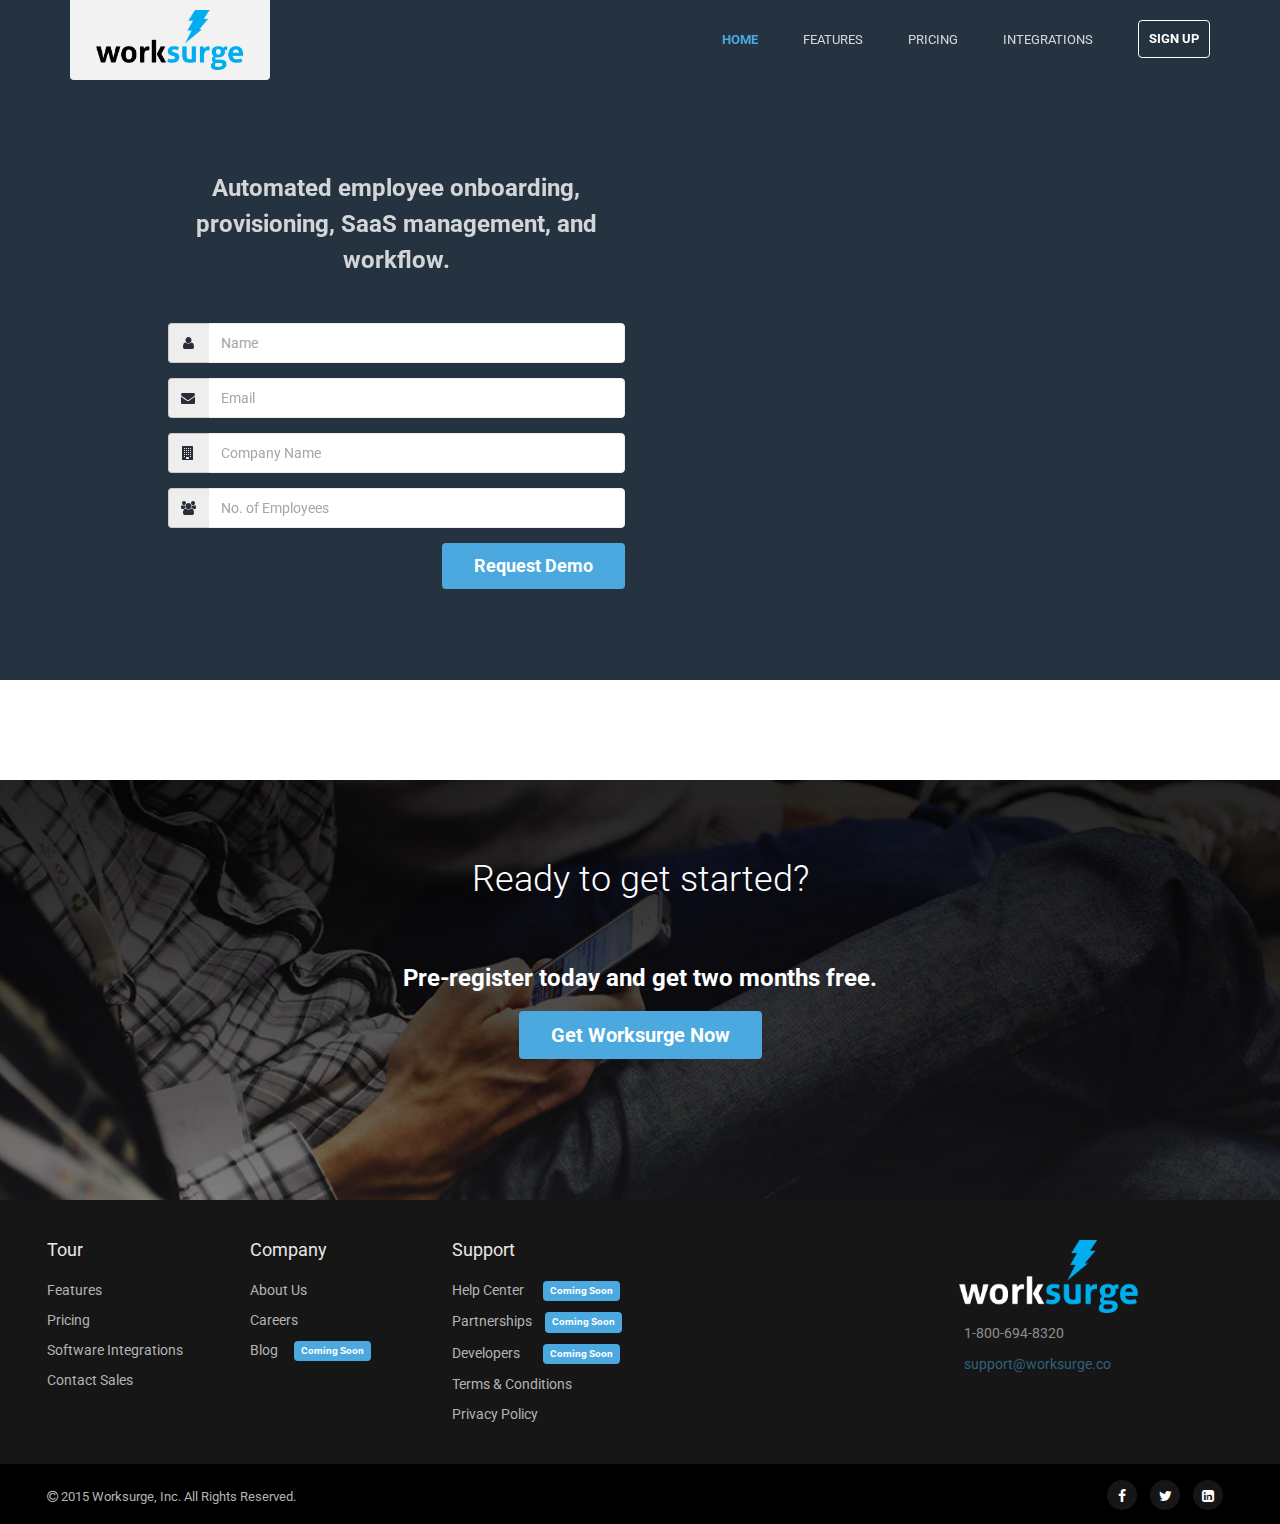
==== index.html @ dd3c0411 "worksurge everywhere" ====
<!DOCTYPE html>
<!--[if IE 8]> <html lang="en" class="ie8"> <![endif]-->
<!--[if IE 9]> <html lang="en" class="ie9"> <![endif]-->
<!--[if !IE]><!--> <html lang="en"> <!--<![endif]-->
<head>
    <title>Worksurge</title>
    <!-- Meta -->
    <meta charset="utf-8">
    <meta http-equiv="X-UA-Compatible" content="IE=edge">
    <meta name="viewport" content="width=device-width, initial-scale=1.0">
    <meta name="description" content="">
    <meta name="author" content="">
    <link rel="shortcut icon" href="/favicon.ico" type="image/x-icon">
    <link rel="icon" href="/favicon.ico" type="image/x-icon">
    <link href='http://fonts.googleapis.com/css?family=Roboto:400,400italic,500,500italic,700,700italic,900,900italic,300italic,300' rel='stylesheet' type='text/css'>
    <link href='http://fonts.googleapis.com/css?family=Roboto+Slab:400,700,300,100' rel='stylesheet' type='text/css'>
    <!-- Global CSS -->
    <link rel="stylesheet" href="assets/plugins/bootstrap/css/bootstrap.min.css">
    <!-- Plugins CSS -->
    <link rel="stylesheet" href="assets/plugins/font-awesome/css/font-awesome.css">
    <!-- <link rel="stylesheet" href="assets/plugins/flexslider/flexslider.css"> -->
    <!-- Theme CSS -->
    <link id="theme-style" rel="stylesheet" href="assets/css/styles.css">
    <!-- HTML5 shim and Respond.js for IE8 support of HTML5 elements and media queries -->
    <!--[if lt IE 9]>
      <script src="https://oss.maxcdn.com/html5shiv/3.7.2/html5shiv.min.js"></script>
      <script src="https://oss.maxcdn.com/respond/1.4.2/respond.min.js"></script>
    <![endif]-->
</head>

<body class="home-page">
    <!-- ******HEADER****** -->
    <header id="header" class="header">
        <div class="container">
            <h1 class="logo">
              <a href="home.html"><div class="logo-icon"></div></a>
            </h1><!--//logo-->
            <nav class="main-nav navbar-right" role="navigation">
                <div class="navbar-header">
                    <button class="navbar-toggle" type="button" data-toggle="collapse" data-target="#navbar-collapse">
                        <span class="sr-only">Toggle navigation</span>
                        <span class="icon-bar"></span>
                        <span class="icon-bar"></span>
                        <span class="icon-bar"></span>
                    </button><!--//nav-toggle-->
                </div><!--//navbar-header-->
                <div id="navbar-collapse" class="navbar-collapse collapse">
                    <ul class="nav navbar-nav">
                        <li class="active nav-item"><a href="home.html">Home</a></li>
                        <li class="nav-item"><a href="features.html">Features</a></li>
                        <li class="nav-item"><a href="pricing.html">Pricing</a></li>
                        <li class="nav-item"><a href="integrations.html">Integrations</a></li>
                        <li class="nav-item nav-item-cta last"><a class="btn btn-cta btn-cta-secondary" href="signup.html">Sign Up</a></li>
                    </ul><!--//nav-->
                </div><!--//navabr-collapse-->
            </nav><!--//main-nav-->
        </div><!--//container-->
    </header><!--//header-->

    <div class="bg-slider-wrapper">
         <!-- <div class="flexslider bg-slider"> -->
            <!-- <ul class="slides"> -->
                <!-- <li class="slide slide-1"></li> -->
                <!-- <li class="slide slide-2"></li> -->
                <!-- <li class="slide slide-3"></li> -->
            <!-- </ul> -->
        <!-- </div> -->
    </div><!--//bg-slider-wrapper -->

    <section class="promo section section-on-bg">
        <div class="container text-center">

<div class="row">
<div class="col-md-5 col-md-offset-1">   <!-- col-sm-6 col-sm-offset-3 col-xs-8 col-xs-offset-2 -->

            <!-- <h2 class="title">Automated employee onboarding, provisioning, SaaS management, and workflow.</h2> -->
            <p class="intro">Automated employee onboarding, provisioning, SaaS management, and workflow.</p>

  <form id="demo-form" target="_self" onsubmit="" action="">

      <div class="form-group input-group">
        <span class="input-group-addon"><i class="fa fa-user demo-form-icon"></i></span>
        <input type="text" class="form-control" name="entry.388414609" id="entry_388414609" placeholder="Name" required>
      </div>

      <div class="form-group input-group">
        <span class="input-group-addon"><i class="fa fa-envelope demo-form-icon"></i></span>
        <input type="email" class="form-control" name="entry.1040211106" id="entry_1040211106" placeholder="Email" required>
      </div>

      <div class="form-group input-group">
        <span class="input-group-addon"><i class="fa fa-building demo-form-icon"></i></span>
        <input type="text" class="form-control" name="entry.1665632001" id="entry_1665632001" placeholder="Company Name" required>
      </div>

      <div class="form-group input-group">
        <span class="input-group-addon"><i class="fa fa-users demo-form-icon"></i></span>
        <input type="number" class="form-control" name="entry.1719299721" id="entry_1719299721" placeholder="No. of Employees" required>
      </div>

      <input type="submit" name="submit" id="ss-submit" value="Request Demo" class="btn btn-cta btn-cta-primary pull-right">

  </form>
</div><!--//col-->
</div><!--//row-->
        </div><!--//container-->
    </section><!--//promo-->




    <div class="sections-wrapper">


<!-- ******Why Section****** -->

  
        <!-- ******CTA Section****** -->
        <section id="cta-section" class="section cta-section text-center home-cta-section">
            <div class="container">
               <h2 class="title">Ready to get started?</h2>
               <p class="intro">Pre-register today and get two months free.</p>
               <p><a class="btn btn-cta btn-cta-primary" href="http://themes.3rdwavemedia.com/website-templates/responsive-bootstrap-theme-for-products-velocity/" target="_blank">Get Worksurge Now</a></p>
            </div><!--//container-->
        </section><!--//cta-section-->

    </div><!--//section-wrapper-->














    <!-- ******FOOTER****** -->
    <footer class="footer">
        <div class="footer-content">
            <div class="container">
                <div class="row">
                    <div class="footer-col links col-md-2 col-sm-4 col-xs-12">
                        <div class="footer-col-inner">
                            <h3 class="title">Tour</h3>
                            <ul class="list-unstyled">
                                <li><a href="features.html">Features</a></li>
                                <li><a href="pricing.html">Pricing</a></li>
                                <li><a href="integrations.html">Software Integrations</a></li>
                                <li><a href="contact.html">Contact Sales</a></li>
                            </ul>
                        </div><!--//footer-col-inner-->
                    </div><!--//foooter-col-->
                    <div class="footer-col links col-md-2 col-sm-4 col-xs-12">
                        <div class="footer-col-inner">
                            <h3 class="title">Company</h3>
                            <ul class="list-unstyled">
                                <li><a href="about.html">About Us</a></li>
                                <li><a href="careers.html">Careers</a></li>
                                <li><a href="#">Blog</a><button class="inactive btn btn-cta btn-cta-primary"> Coming Soon</button></li>
                            </ul>
                        </div><!--//footer-col-inner-->
                    </div><!--//foooter-col-->
                    <div class="footer-col links col-md-3 col-sm-4 col-xs-12 sm-break">
                        <div class="footer-col-inner">
                            <h3 class="title">Support</h3>
                            <ul class="list-unstyled">
                              <li>
                                <a href="#">Help Center</a>
                                <button class="inactive btn btn-cta btn-cta-primary">Coming Soon</button>
                              </li>
                              <li><a href="#">Partnerships</a> <button class="small inactive btn btn-cta btn-cta-primary"> Coming Soon</button> </li>
                              <li><a href="#">Developers</a> <button class="large inactive btn btn-cta btn-cta-primary"> Coming Soon</button></li>
                              <li><a href="terms_and_conditions.html">Terms & Conditions</a></li>
                              <li><a href="privacy.html">Privacy Policy</a></li>
                            </ul>
                        </div><!--//footer-col-inner-->
                    </div><!--//foooter-col-->
                    <div class="footer-col connect col-md-3 col-md-offset-2 col-sm-12 col-xs-12">
                        <div class="footer-col-inner">
                          <img src="assets/images/worksurge_logo_white_cyan-01.png"  class="footer-logo" alt="Worksurge">
                          <p>1-800-694-8320</p>
                          <p><a href="mailto:support@worksurge.co">support@worksurge.co</a></p>
                        </div><!--//footer-col-inner-->
                    </div><!--//foooter-col-->
                    <div class="clearfix"></div>
                </div><!--//row-->
            </div><!--//container-->
        </div><!--//footer-content-->
        <div class="bottom-bar">
            <div class="container">
              <div class="row">
                <div class="col-md-6 col-sm-6 col-xs-6">
                  <small class="copyright"><i class="fa fa-copyright"></i> 2015 Worksurge, Inc. All Rights Reserved.</small>
                </div>
                <div class="col-md-6 col-sm-6 col-xs-6">
                  <ul class="social list-inline pull-right">
                    <li><a href="http://facebook.com/worksurge" target="_blank"><i class="fa fa-facebook"></i></a></li>
                    <li><a href="https://twitter.com" target="_blank"><i class="fa fa-twitter"></i></a></li>
                    <li><a href="https://www.linkedin.com" target="_blank"><i class="fa fa-linkedin-square"></i></a></li>
                  </ul>
                </div>
              </div>
            </div><!--//container-->
        </div><!--//bottom-bar-->
    </footer><!--//footer-->

    <!-- Video Modal -->
    <div class="modal modal-video" id="modal-video" tabindex="-1" role="dialog" aria-labelledby="videoModalLabel" aria-hidden="true">
        <div class="modal-dialog">
            <div class="modal-content">
                <div class="modal-header">
                    <button type="button" class="close" data-dismiss="modal" aria-hidden="true">&times;</button>
                    <h4 id="videoModalLabel" class="modal-title sr-only">Video Tour</h4>
                </div>
                <div class="modal-body">
                    <div class="video-container">
                        <iframe id="vimeo-video" src="//player.vimeo.com/video/28872840?color=ffffff&amp;wmode=transparent" width="720" height="405" frameborder="0" webkitallowfullscreen mozallowfullscreen allowfullscreen></iframe>
                    </div><!--//video-container-->
                </div><!--//modal-body-->
            </div><!--//modal-content-->
        </div><!--//modal-dialog-->
    </div><!--//modal-->

    <!-- Javascript -->
    <script type="text/javascript" src="assets/plugins/jquery-1.11.2.min.js"></script>
    <script type="text/javascript" src="assets/plugins/jquery-migrate-1.2.1.min.js"></script>
    <script type="text/javascript" src="assets/plugins/bootstrap/js/bootstrap.min.js"></script>
    <script type="text/javascript" src="assets/plugins/bootstrap-hover-dropdown.min.js"></script>
    <script type="text/javascript" src="assets/plugins/back-to-top.js"></script>
    <script type="text/javascript" src="assets/plugins/jquery-placeholder/jquery.placeholder.js"></script>
    <script type="text/javascript" src="assets/plugins/FitVids/jquery.fitvids.js"></script>
    <!-- <script type="text/javascript" src="assets/plugins/flexslider/jquery.flexslider-min.js"></script> -->
    <script type="text/javascript" src="assets/js/main.js"></script>



        <script type="text/javascript">
            function postToGoogle() {
                var field1 = $('#entry_388414609').val();
                var field2 = $('#entry_1040211106').val();
                var field3 = $('#entry_1665632001').val();
                var field4 = $('#entry_1719299721').val();

                $.ajax({
                    url: "https://docs.google.com/forms/d/1d_WB82-NonYvSjTIPOJOdpcf5IxvIxdbWsQBSrXHMvA/formResponse",
                    data: {"entry.388414609": field1, "entry.1040211106": field2, "entry.1665632001": field3, "entry.1719299721": field4},
                    type: "POST",
                    dataType: "xml",
                    statusCode: {
                        0: function() {
                            //Success message
                        },
                        200: function() {
                            //Success Message
                        }
                    }
                });
            }

            $(document).ready(function(){
                $('#demo-form').submit(function() {
                    postToGoogle();
                    return false;
                });
            });
        </script>




    <!-- Vimeo video API -->
    <script src="http://a.vimeocdn.com/js/froogaloop2.min.js"></script>
    <script type="text/javascript" src="assets/js/vimeo.js"></script>

</body>
</html>
---- assets/css/styles.css ----
/*
 * Template Name: Velocity - Responsive Website Template for Products
 * Version: 1.5
 * Author: Xiaoying Riley at 3rd Wave Media
 * Website: http://themes.3rdwavemedia.com/
 * Twitter: @3rdwave_themes
*/
/* ======= Base ======= */
body {
  font-family: 'Roboto', arial, sans-serif;
  color: #444444;
  font-size: 16px;
  -webkit-font-smoothing: antialiased;
  -moz-osx-font-smoothing: grayscale;
}
p {
  margin-bottom: 15px;
  line-height: 1.5;
}
a {
  color: #4ba9df;
  -webkit-transition: all 0.4s ease-in-out;
  -moz-transition: all 0.4s ease-in-out;
  -ms-transition: all 0.4s ease-in-out;
  -o-transition: all 0.4s ease-in-out;
  text-decoration: none;
}
a:hover {
  text-decoration: none;
  color: #4ba9df;
}
a:focus {
  text-decoration: none;
}
.btn,
a.btn {
  -webkit-transition: all 0.4s ease-in-out;
  -moz-transition: all 0.4s ease-in-out;
  -ms-transition: all 0.4s ease-in-out;
  -o-transition: all 0.4s ease-in-out;
  font-weight: bold;
}
.btn .fa,
a.btn .fa {
  color: #fff;
  margin-right: 5px;
}
a.btn-cta,
.btn-cta {
  padding: 8px 30px;
}
a.btn-cta-primary,
.btn-cta-primary {
  background: #4ba9df;
  border: 2px solid #4ba9df;
  color: #fff;
}
a.btn-cta-primary:hover,
.btn-cta-primary:hover {
  background: #4ba9df;
  border: 2px solid #4ba9df;
  color: #fff;
}
a.btn-cta-secondary,
.btn-cta-secondary {
  background: none;
  border: 2px solid #4ba9df;
  color: #4ba9df;
}
a.btn-cta-secondary:hover,
.btn-cta-secondary:hover {
  background: #4ba9df;
  border: 2px solid #4ba9df;
  color: #fff;
}
a.btn-ghost,
.btn-ghost {
  background: none;
  border: 1px solid #fff;
  color: #fff !important;
  padding: 8px 20px;
  vertical-align: middle;
}
a.btn-ghost:hover,
.btn-ghost:hover {
  background: #4a6781;
  border: 1px solid #4a6781;
  color: #fff;
}
a.btn-ghost .fa,
.btn-ghost .fa {
  margin-right: 10px;
  font-size: 22px;
}
a.btn-ghost .text,
.btn-ghost .text {
  position: relative;
  top: -2px;
}
.highlight {
  color: #4ba9df;
}
.form-control {
  -webkit-box-shadow: none;
  -moz-box-shadow: none;
  box-shadow: none;
  height: 40px;
  border-color: #eeeeee;
}
.form-control::-webkit-input-placeholder {
  /* WebKit browsers */
  color: #a6a6a6;
}
.form-control:-moz-placeholder {
  /* Mozilla Firefox 4 to 18 */
  color: #a6a6a6;
}
.form-control::-moz-placeholder {
  /* Mozilla Firefox 19+ */
  color: #a6a6a6;
}
.form-control:-ms-input-placeholder {
  /* Internet Explorer 10+ */
  color: #a6a6a6;
}
.form-control:focus {
  border-color: #e1e1e1;
  -webkit-box-shadow: none;
  -moz-box-shadow: none;
  box-shadow: none;
}
.text-highlight {
  color: #952410;
}
input[type="text"],
input[type="email"],
input[type="password"],
input[type="submit"],
input[type="button"],
textarea,
select {
  appearance: none;
  /* for mobile safari */
  -webkit-appearance: none;
}
#topcontrol {
  background: #4ba9df;
  color: #fff;
  text-align: center;
  display: inline-block;
  width: 35px;
  height: 35px;
  border: none;
  -webkit-border-radius: 50%;
  -moz-border-radius: 50%;
  -ms-border-radius: 50%;
  -o-border-radius: 50%;
  border-radius: 50%;
  -moz-background-clip: padding;
  -webkit-background-clip: padding-box;
  background-clip: padding-box;
  -webkit-transition: all 0.4s ease-in-out;
  -moz-transition: all 0.4s ease-in-out;
  -ms-transition: all 0.4s ease-in-out;
  -o-transition: all 0.4s ease-in-out;
  z-index: 30;
}
#topcontrol:hover {
  background: #4ba9df;
}
#topcontrol .fa {
  position: relative;
  top: 3px;
  font-size: 25px;
}
.video-container iframe {
  max-width: 100%;
}
/* ======= Header ======= */
.header {
  color: #fff;
  width: 100%;
  position: relative;
  z-index: 40;
  height: 80px;
}
.header.navbar-fixed-top {
  height: 80px;
  top: 0;
}
.header.navbar-fixed-top .main-nav .nav .nav-item a {
  color: #666666;
  -webkit-opacity: 1;
  -moz-opacity: 1;
  opacity: 1;
}
.header.navbar-fixed-top .main-nav .nav .nav-item.nav-item-cta a.btn-cta-secondary {
  background: #4ba9df;
  border-color: #4ba9df;
}
.header.navbar-fixed-top .main-nav .nav .dropdown-menu a {
  color: #fff;
}
.header h1.logo {
  font-family: "Roboto Slab", arial, sans-serif;
  margin-top: 0;
  margin-bottom: 0;
  font-weight: bold;
  font-size: 15px;
  float: left;
}
.header h1.logo a {
  height: 80px;
  color: #fff;
  padding: 10px 26px;
  display: inline-block;
  text-align: center;
  line-height: 1.4;
  min-width: 165px;
  /*height: 58px;*/
  background: #f2f2f2;
  -webkit-border-top-right-radius: 0;
  -webkit-border-bottom-right-radius: 4px;
  -webkit-border-bottom-left-radius: 4px;
  -webkit-border-top-left-radius: 0;
  -moz-border-radius-topright: 0;
  -moz-border-radius-bottomright: 4px;
  -moz-border-radius-bottomleft: 4px;
  -moz-border-radius-topleft: 0;
  border-top-right-radius: 0;
  border-bottom-right-radius: 4px;
  border-bottom-left-radius: 4px;
  border-top-left-radius: 0;
  -moz-background-clip: padding;
  -webkit-background-clip: padding-box;
  background-clip: padding-box;
  -webkit-transition: color 0.4s ease-in-out;
  -moz-transition: color 0.4s ease-in-out;
  -ms-transition: color 0.4s ease-in-out;
  -o-transition: color 0.4s ease-in-out;
  position: relative;
  font-size: 20px;
}
.header h1.logo a:hover {
  text-decoration: none;
}
.header h1.logo .logo-title {
  vertical-align: middle;
  line-height: 1.6;
}

.header h1.logo .text {
  position: relative;
  top: -7px;
}
.header h1.logo .logo-icon {
  background: url('../images/worksurge_logo_cyan-01.png') no-repeat center center;
  width: 148px;
  height: 60px;
  background-size: contain;
  display: inline-block;
  /*margin-right: 10px;*/
}
.header .main-nav {
  margin-top: 15px;
}
.header .main-nav .navbar-toggle {
  margin-right: 0;
  margin-top: 0;
  background: none;
  position: absolute;
  right: 10px;
  top: 10px;
}
.header .main-nav .navbar-toggle:focus {
  outline: none;
}
.header .main-nav .navbar-toggle .icon-bar {
  background-color: rgba(255, 255, 255, 0.6);
  height: 3px;
}
.header .main-nav .navbar-toggle:hover .icon-bar {
  background-color: #fff;
}
.header .main-nav .nav .nav-item {
  font-weight: normal;
  text-transform: uppercase;
  font-size: 13px;
  margin-right: 15px;
}
.header .main-nav .nav .nav-item.active a {
  color: #4ba9df;
  background: none;
  font-weight: bold;
}
.header .main-nav .nav .nav-item.nav-item-cta a.btn-cta-secondary {
  border: 1px solid #fff;
  color: #fff;
  padding: 8px 10px;
  margin-top: 5px;
  font-size: 13px;
}
.header .main-nav .nav .nav-item.nav-item-cta a.btn-cta-secondary:hover {
  border: 1px solid #4ba9df;
  background: #4ba9df;
}
.header .main-nav .nav .nav-item a {
  color: #fff;
  color: rgba(255, 255, 255, 0.8);
}
.header .main-nav .nav .nav-item a:hover {
  color: #4ba9df;
  background: none;
}
.header .main-nav .nav .nav-item a:focus {
  outline: none;
  background: none;
}
.header .main-nav .nav .nav-item a:active {
  outline: none;
  background: none;
}
.header .main-nav .nav .nav-item.active {
  color: #4ba9df;
}
.header .main-nav .nav .nav-item.last {
  margin-right: 0;
  margin-left: 15px;
}
.header .main-nav .nav.active {
  position: relative;
}
.header .main-nav .nav.active > a {
  background: #e74124;
  color: #fff;
  color: rgba(255, 255, 255, 0.8);
}
.header .main-nav .nav.active > a:before {
  content: "\f0d8";
  position: absolute;
  bottom: -8px;
  left: 0;
  text-align: center;
  font-family: FontAwesome;
  display: block;
  font-size: 12px;
  width: 100%;
}
.header .main-nav .nav.active > a.dropdown-toggle:before {
  display: none;
}
.header .main-nav .nav.open a {
  background: none;
}
.header .main-nav .nav .dropdown-menu {
  -webkit-border-radius: 4px;
  -moz-border-radius: 4px;
  -ms-border-radius: 4px;
  -o-border-radius: 4px;
  border-radius: 4px;
  -moz-background-clip: padding;
  -webkit-background-clip: padding-box;
  background-clip: padding-box;
  margin: 0;
  border: none;
  text-transform: none;
  min-width: 180px;
  background: #253340;
}
.header .main-nav .nav .dropdown-menu:before {
  content: "";
  display: block;
  width: 0;
  height: 0;
  border-left: 10px solid transparent;
  border-right: 10px solid transparent;
  border-bottom: 10px solid #253340;
  position: absolute;
  right: 30px;
  top: -10px;
}
.header .main-nav .nav .dropdown-menu a {
  border-bottom: 1px solid #212e3a;
  padding: 8px 20px;
  color: #fff;
  -webkit-opacity: 1;
  -moz-opacity: 1;
  opacity: 1;
}
.header .main-nav .nav .dropdown-menu a:hover {
  background: #2e4050;
  color: #fff;
}
/* Override bootstrap default */
.nav .open > a,
.nav .open > a:hover,
.nav .open > a:focus {
  background: none;
}
/* ======= Headline Background & Slideshow ======= */
.bg-slider-wrapper {
  content: "";
  position: fixed;
  width: 100%;
  top: 0;
  left: 0;
  height: 680px;
  background: #253340;
}
.bg-slider-wrapper .flexslider {
  margin: 0;
  -webkit-box-shadow: none;
  -moz-box-shadow: none;
  box-shadow: none;
  border: none;
  -webkit-border-radius: 0;
  -moz-border-radius: 0;
  -ms-border-radius: 0;
  -o-border-radius: 0;
  border-radius: 0;
  -moz-background-clip: padding;
  -webkit-background-clip: padding-box;
  background-clip: padding-box;
}
.bg-slider-wrapper .flexslider .slide {
  display: block;
  height: 680px;
}
.bg-slider-wrapper .flexslider .slide.slide-1 {
  background: #253340;
  -webkit-background-size: cover;
  -moz-background-size: cover;
  -o-background-size: cover;
  background-size: cover;
}
.bg-slider-wrapper .flexslider .slide.slide-2 {
  background: #253340;
  -webkit-background-size: cover;
  -moz-background-size: cover;
  -o-background-size: cover;
  background-size: cover;
}
.bg-slider-wrapper .flexslider .slide.slide-3 {
  background: #253340;
  -webkit-background-size: cover;
  -moz-background-size: cover;
  -o-background-size: cover;
  background-size: cover;
}
.bg-slider-wrapper .flexslider .flex-control-nav {
  z-index: 30;
  bottom: 30px;
  position: relative;
}
.bg-slider-wrapper .flexslider .flex-control-nav li a {
  background: #999999;
}
.bg-slider-wrapper .flexslider .flex-control-nav li a.flex-active {
  background: #bfbfbf;
}
.headline-bg {
  position: absolute;
  width: 100%;
  top: 0;
  left: 0;
  height: 500px;
  background: #253340 url('../images/background/bg-header-small-1.jpg') no-repeat 50% top;
  -webkit-background-size: cover;
  -moz-background-size: cover;
  -o-background-size: cover;
  background-size: cover;
}
.headline-bg.pricing-headline-bg {
  background-image: url('../images/background/bg-header-small-2.jpg');
}
.headline-bg.privacy-headline-bg {
  background-image: url('../images/background/privacy.jpg');
}
.headline-bg.integrations-headline-bg {
  background-image: url('../images/integrations/integrations.png');
}
.headline-bg.help-headline-bg {
  background-image: url('../images/background/dark_help.png');
}
.headline-bg.terms-headline-bg {
  background-image: url('../images/background/terms.jpg');
}
.headline-bg.contact-headline-bg {
  background-image: url('../images/background/contact.png');
}
.headline-bg.about-headline-bg {
  background-image: url('../images/background/bg-header-small-4.jpg');
}
/* ======= Promo ======= */
.promo {
  padding-top: 120px;
  position: relative;
  color: #fff;
  margin-bottom: 80px;
  height: 620px;
  z-index: 10;
}
.promo .title {
  font-size: 46px;
  margin-bottom: 20px;
  margin-top: 0;
  font-weight: 700;
  text-shadow: 0 1px 1px rgba(0, 0, 0, 0.5);
}
.promo.section .intro {
  max-width: 600px;
  margin: 0 auto;
  margin-bottom: 30px;
}
.promo .btn-cta {
  font-size: 18px;
}
.promo .btn-link {
  color: #fff;
  font-weight: bold;
  text-transform: uppercase;
  font-size: 12px;
  -webkit-opacity: 0.7;
  -moz-opacity: 0.7;
  opacity: 0.7;
  text-decoration: none;
}
.promo .btn-link:hover {
  -webkit-opacity: 1;
  -moz-opacity: 1;
  opacity: 1;
  text-decoration: none;
}
.promo .btn-link:focus {
  outline: none;
}
.promo .btn-link .fa {
  margin-right: 5px;
  font-size: 18px;
  position: relative;
  top: 2px;
}
/* ======= sections-wrapper ======= */
.sections-wrapper {
  background: #fff;
  z-index: 20;
  position: relative;
}
.section .intro {
  max-width: 700px;
  margin: 0 auto;
  margin-bottom: 60px;
  text-align: center;
  color: #999999;
  font-size: 24px;
  font-weight: 700;
}
.section-on-bg .title {
  color: #fff;
}
.section-on-bg .title.dark-title {
  color: #282d37;
}
.section-on-bg .intro {
  color: #fff;
  -webkit-opacity: 0.8;
  -moz-opacity: 0.8;
  opacity: 0.8;
}
.section-on-bg .intro.dark-intro {
  color: #282d37;
}
/* ======= Why ======= */
.why {
  padding-top: 80px;
  padding-bottom: 80px;
}
.why .title {
  font-size: 36px;
  font-weight: 300;
  margin-top: 0;
}
.why .intro {
  color: #999999;
  margin-bottom: 30px;
  font-size: 18px;
}
.why .item {
  padding: 90px 0;
  border-bottom: 1px solid #eeeeee;
}
.why .item.last-item {
  border-bottom: none;
}
.why .item .title {
  font-size: 26px;
  color: #4a6781;
  margin-top: 0;
  margin-bottom: 15px;
}
.why .item .desc {
  margin-bottom: 60px;
}
.why .item .desc .fa {
  margin-right: 5px;
}
.why .item .quote {
  position: relative;
}
.why .item .quote .quote-profile {
  position: absolute;
  left: 0;
}
.why .item .quote .quote-content {
  margin-left: 90px;
  background: #f5f5f5;
  border-left: 4px solid #e8e8e8;
  -webkit-border-radius: 4px;
  -moz-border-radius: 4px;
  -ms-border-radius: 4px;
  -o-border-radius: 4px;
  border-radius: 4px;
  -moz-background-clip: padding;
  -webkit-background-clip: padding-box;
  background-clip: padding-box;
  font-size: 14px;
  padding: 15px;
}
.why .item .quote .quote-content:before {
  content: "";
  display: block;
  width: 0;
  height: 0;
  border-top: 10px solid transparent;
  border-bottom: 10px solid transparent;
  border-right: 10px solid #e8e8e8;
  position: absolute;
  left: 80px;
  top: 25px;
}
.why .item .quote blockquote {
  border-left: none;
  font-style: italic;
  color: #666666;
  font-size: 16px;
  padding: 0;
  margin-bottom: 10px;
}
.why .item .quote .source {
  color: #999999;
  font-size: 13px;
  margin-bottom: 0;
}
.why .item .quote .source a {
  color: #999999;
}
.why .item .quote .source a:hover {
  color: #808080;
}
.why .figure {
  position: relative;
  text-align: center;
}
.why .figure .figure-caption {
  color: #b3b3b3;
  font-size: 13px;
  margin-top: 10px;
  text-align: center;
}
.why .figure .figure-caption a {
  color: #b3b3b3;
}
.why .figure .figure-caption a:hover {
  color: #4ba9df;
}
.why .figure img {
  margin-left: auto;
  margin-right: auto;
}
.why .control {
  position: absolute;
  top: 120px;
  left: 50%;
  margin-left: -65px;
}
.why .control .play-trigger {
  color: #fff;
  background: rgba(0, 0, 0, 0.3);
  position: relative;
  width: 60px;
  height: 60px;
  border: 4px solid #fff;
  -webkit-border-radius: 50%;
  -moz-border-radius: 50%;
  -ms-border-radius: 50%;
  -o-border-radius: 50%;
  border-radius: 50%;
  -moz-background-clip: padding;
  -webkit-background-clip: padding-box;
  background-clip: padding-box;
  margin: 0 auto;
  text-align: center;
  -webkit-opacity: 0.9;
  -moz-opacity: 0.9;
  opacity: 0.9;
  -webkit-transition: all 0.4s ease-in-out;
  -moz-transition: all 0.4s ease-in-out;
  -ms-transition: all 0.4s ease-in-out;
  -o-transition: all 0.4s ease-in-out;
}
.why .control .play-trigger:active,
.why .control .play-trigger:focus {
  outline: none;
}
.why .control .play-trigger:hover {
  color: #fff;
  -webkit-opacity: 1;
  -moz-opacity: 1;
  opacity: 1;
  background: rgba(0, 0, 0, 0.6);
}
.why .control .play-trigger:hover .fa {
  cursor: pointer;
}
.why .control .play-trigger .fa {
  font-size: 26px;
  position: relative;
  left: 2px;
}
.why .feature-lead .title {
  font-weight: 300;
  font-size: 16px;
  margin-bottom: 15px;
}

.careers h2.title {
  margin-bottom: 30px;
}
.careers .box .job p {
  margin-bottom: 0;
}
.careers .box .job {
  padding-top: 20px;
}
.careers .box p {
  color: #8e9598;
  padding: 20px 30px;
  border: 1px solid #ddd;
  border-radius: 4px;
  margin-bottom: 50px;
}
.careers .box .description {
  color: #8e9598;
  line-height: 1.5;
}
.careers .box .description .fa-toggle-up{
  float: right;
  color: #4ba9df;
}
.careers .box .description li{
  margin-bottom: 5px;
}
.careers .box p.no-border {
  border: none;
}
.careers .subtitle .list-inline li:after {
  content: "\f111";
  padding-left: 14px;
  font: normal normal normal 5px/1 FontAwesome;
  position: relative;
  bottom: 3px;
}
.careers .subtitle .list-inline li.last:after {
  display: none;
}
.careers .job-description {
  margin-left: 5px;
  margin-right: 5px;
  margin-bottom: 50px;
}
.careers .job-description .box {
  border: 1px solid #ddd;
  border-radius: 4px;
  padding: 20px 30px;
}
.careers .job-description .box h2{
  margin-bottom: 10px;
}
.careers .job-description .box .subtitle{
  opacity: 0.5;
}
.careers .job-description .no-border p{
  border: none;
  padding: 20px 0;
}
/* ======= Testimonials ======= */
.testimonials {
  background: #f5f5f5;
  padding-top: 60px;
  padding-bottom: 120px;
}
.testimonials .carousel-indicators {
  bottom: -60px;
  z-index: auto;
}
.testimonials .carousel-indicators li {
  background: #cccccc;
  border: none;
  margin: 1px;
}
.testimonials .carousel-indicators li.active {
  background: #282d37;
  border: none;
  width: 10px;
  height: 10px;
  margin: 1px;
}
.testimonials .title {
  font-size: 36px;
  font-weight: 300;
  margin-top: 0;
  margin-bottom: 60px;
}
.testimonials .item .profile {
  position: absolute;
  left: 0;
}
.testimonials .item .content {
  padding-left: 210px;
}
.testimonials .item blockquote {
  font-size: 20px;
  font-weight: 300;
  border-left: 0;
  padding: 0;
  position: relative;
}
.testimonials .item blockquote .fa {
  position: absolute;
  color: #ef7d69;
  font-size: 22px;
  left: -45px;
}
.testimonials .item .source {
  color: #4ba9df;
}
.testimonials .item .source .title {
  font-size: 16px;
  color: #666666;
}
/* ======= Press ======= */
.press {
  padding-top: 80px;
  padding-bottom: 80px;
}
.press .title {
  font-size: 36px;
  font-weight: 300;
  margin-top: 0;
  margin-bottom: 60px;
}
.press .press-list {
  margin-bottom: 15px;
  text-align: center;
}
.press .press-list.last {
  margin-bottom: 60px;
}
.press .press-list li {
  display: block;
  height: 80px;
}
.press .press-list li img {
  -webkit-opacity: 0.6;
  -moz-opacity: 0.6;
  opacity: 0.6;
}
.press .press-list li:hover img {
  -webkit-opacity: 1;
  -moz-opacity: 1;
  opacity: 1;
}
.press .press-lead .title {
  font-size: 18px;
  margin-bottom: 15px;
}
/* ======= cta-section ======= */
.cta-section {
  background: #253340 url('../images/background/bg-footer-1.jpg') no-repeat left top;
  background-size: cover;
  min-height: 420px;
  color: #fff;
  padding-top: 80px;
  border: none;
}
.cta-section.pricing-cta-section {
  background-image: url('../images/background/bg-footer-2.jpg');
}
.cta-section.contact-cta-section {
  background-image: url('../images/background/bg-footer-3.jpg');
}
.cta-section .title {
  font-size: 36px;
  font-weight: 300;
  margin-top: 0;
  margin-bottom: 60px;
}
.cta-section .btn-cta {
  font-size: 20px;
}
.cta-section .intro {
  margin-bottom: 15px;
  color: #fff;
}
.cta-section .counting {
  color: #4ba9df;
  font-weight: bold;
  -webkit-opacity: 1;
  -moz-opacity: 1;
  opacity: 1;
}
/* ======= Features video ======= */
.features-video {
  padding-top: 90px;
  position: relative;
  z-index: 10;
}
.features-video .title {
  font-size: 36px;
  margin-bottom: 60px;
  margin-top: 0;
  color: #fff;
  font-weight: 300;
}
.features-video .video-container {
  max-width: 800px;
  margin: 0 auto;
}
.features-video iframe {
  background: #fff;
  padding: 15px;
  -webkit-border-radius: 4px;
  -moz-border-radius: 4px;
  -ms-border-radius: 4px;
  -o-border-radius: 4px;
  border-radius: 4px;
  -moz-background-clip: padding;
  -webkit-background-clip: padding-box;
  background-clip: padding-box;
  border: 1px solid #eeeeee;
  -webkit-box-shadow: 0 4px 1px rgba(0, 0, 0, 0.05);
  -moz-box-shadow: 0 4px 1px rgba(0, 0, 0, 0.05);
  box-shadow: 0 4px 1px rgba(0, 0, 0, 0.05);
}
/* ======= Features tabs ======= */
.features-tabbed {
  padding-top: 80px;
  padding-bottom: 80px;
}
.features-tabbed .title {
  font-size: 36px;
  font-weight: 300;
  margin-top: 0;
  margin-bottom: 60px;
}
.features-tabbed .tab-content {
  padding: 60px 30px;
}
.features-tabbed .tab-content .title {
  font-size: 16px;
  color: #282d37;
  font-weight: bold;
  margin-bottom: 30px;
}
.features-tabbed .tab-content .desc {
  margin-bottom: 30px;
  color: #666666;
}
.features-tabbed .tab-content .desc ul {
  padding-left: 30px;
  padding-top: 15px;
  padding-bottom: 15px;
}
.features-tabbed .tab-content .desc ul li {
  margin-bottom: 10px;
}
.features-tabbed .tab-content .desc ul .fa {
  color: #4ba9df;
  margin-right: 5px;
}
.features-tabbed .tab-content .desc blockquote {
  font-style: italic;
  color: #808080;
}
.features-tabbed .tab-content .desc .table {
  font-size: 14px;
  padding: 15px 0;
}
.features-tabbed .tab-content .desc .box {
  background: #f5f5f5;
  padding: 30px;
  font-size: 14px;
}
.features-tabbed .tab-content .figure {
  margin-bottom: 60px;
}
.features-tabbed .tab-content .figure img {
  -webkit-box-shadow: 0px 0px 5px 0px rgba(0, 0, 0, 0.2);
  -moz-box-shadow: 0px 0px 5px 0px rgba(0, 0, 0, 0.2);
  box-shadow: 0px 0px 5px 0px rgba(0, 0, 0, 0.2);
  margin: 0 auto;
}
.features-tabbed .tab-content .figure .figure-caption {
  color: #b3b3b3;
  font-size: 13px;
  margin-top: 10px;
  text-align: center;
}
.features-tabbed .tab-content .figure .figure-caption a {
  color: #b3b3b3;
}
.features-tabbed .tab-content .figure .figure-caption a:hover {
  color: #4ba9df;
}
.nav-tabs {
  border: none;
  margin: 0 auto;
  display: -webkit-box;
  /* OLD - iOS 6-, Safari 3.1-6 */
  display: -moz-box;
  /* OLD - Firefox 19- (buggy but mostly works) */
  display: -ms-flexbox;
  /* TWEENER - IE 10 */
  display: -webkit-flex;
  /* NEW - Chrome */
  display: flex;
  /* NEW, Spec - Opera 12.1, Firefox 20+ */
  text-align: center;
  position: relative;
}
.nav-tabs:before {
  content: "";
  display: block;
  border-bottom: 1px solid #eeeeee;
  position: absolute;
  bottom: 0;
}
.nav-tabs > li {
  margin-bottom: -1px;
  position: relative;
  z-index: 1;
  background: #fafafa;
  border: 1px solid #eeeeee;
  border-right: none;
  -webkit-box-flex: 1;
  /* OLD - iOS 6-, Safari 3.1-6 */
  -moz-box-flex: 1;
  /* OLD - Firefox 19- */
  width: 20%;
  /* For old syntax, otherwise collapses. */
  -webkit-flex: 1;
  /* Chrome */
  -ms-flex: 1;
  /* IE 10 */
  flex: 1;
}
.nav-tabs > li > a {
  -webkit-border-radius: 0;
  -moz-border-radius: 0;
  -ms-border-radius: 0;
  -o-border-radius: 0;
  border-radius: 0;
  -moz-background-clip: padding;
  -webkit-background-clip: padding-box;
  background-clip: padding-box;
  margin-right: 0px;
  color: #999999;
  padding: 15px 30px;
  font-size: 14px;
  background: #fafafa;
  border: none;
}
.nav-tabs > li > a .fa {
  font-size: 20px;
}
.nav-tabs > li > a:hover {
  background: #fafafa;
}
.nav-tabs > li.active {
  border-top-color: #4ba9df;
  border-bottom-color: #fff;
  background: #fff;
}
.nav-tabs > li.active > a {
  color: #4ba9df;
  background: #fff;
  -webkit-box-shadow: inset 0 3px 0 #4ba9df;
  -moz-box-shadow: inset 0 3px 0 #4ba9df;
  box-shadow: inset 0 3px 0 #4ba9df;
  border: none;
}
.nav-tabs > li.active > a:hover,
.nav-tabs > li.active > a:focus {
  border: none;
}
.nav-tabs > li.active:hover > a {
  border-top: 0;
  border: none;
  color: #4ba9df;
}
.nav-tabs > li.last {
  border-right: 1px solid #eeeeee;
}
/* ======= Steps ======= */
.steps {
  background: #f5f5f5;
  padding-top: 80px;
  padding-bottom: 120px;
}
.steps .title {
  font-size: 36px;
  font-weight: 300;
  margin-top: 0;
  margin-bottom: 60px;
}
.steps .step {
  padding: 30px 60px;
  color: #666666;
}
.steps .step .title {
  text-align: center;
  font-size: 16px;
  margin-bottom: 15px;
}
.steps .step .title .number {
  width: 90px;
  height: 90px;
  display: block;
  -webkit-border-radius: 50%;
  -moz-border-radius: 50%;
  -ms-border-radius: 50%;
  -o-border-radius: 50%;
  border-radius: 50%;
  -moz-background-clip: padding;
  -webkit-background-clip: padding-box;
  background-clip: padding-box;
  text-align: center;
  background: #4ba9df;
  border: 5px solid #e4e4e4;
  color: #fff;
  margin: 0 auto;
  padding-top: 25px;
  font-size: 26px;
  font-weight: bold;
  font-family: arial, sans-serif;
  margin-bottom: 30px;
}
.steps .step .title .text {
  color: #282d37;
  font-weight: bold;
  font-size: 16px;
}
.steps .btn-cta-primary {
  margin: 0 auto;
  margin-top: 60px;
  font-size: 20px;
}

#integration-sections {
  margin-top: -80px;
  padding-top: 0;
}

#integration-sections .with-img{
  position: absolute;
  top: 0;
  bottom: 0;
  left: 0;
  right: 0;
  display: flex;
  justify-content: center;
  align-items: center;
  height: 215px;
  border: 1px solid #ddd;
  margin-right: 20px;
}

#integration-sections .company-logo{
  height: 215px;
  padding-right: 20px;
  padding-left: 0;
  display: inline-block;
  position: relative;
  margin: 0 0 20px;;
}

@media (max-width: 1120px) {
  #integration-sections {
    padding-top: 20px;
  }
}

@media (max-width: 1000px) {
  #integration-sections .company-logo {
    height: 200px;
  }

  #integration-sections .with-img{
    height: 200px;
  }
}
@media (max-width: 768px) {
  #integration-sections .form-group {
    padding-right: 20px !important;
  }

  .home-page .setup li {
    margin-right: 0;
  }
}

#integration-sections .grid {
  text-align: center;
  padding: 0 0 0 20px;
}
#integration-sections .grid figure img{
  position: relative;
  display: block;
  width: 125px;
}
#integration-sections .grid figcaption{
  position: absolute;
  top: 0;
  left: 0;
  padding: 20px;
  background: #fff;
  color: #666666;
  height: 100%;
  width: 100%;
  opacity: 0;
  text-align: center;
  backface-visibility:text hidden;
  transition: transform 0.3s, opacity 0.3s;
}

#integration-sections figure:hover figcaption{
  opacity: 0.95;
}
#integration-sections figure:hover figcaption img{
  display: block;
  margin-top: -15px;
  max-height: 80px;
  width: auto;
}
#integration-sections figure figcaption img{
  width: 100px;
  margin: 0 auto;
  padding: 20px;
  display: none;
}
#integration-sections figure figcaption h5{
  font-weight: 600;
}
#integration-sections figure figcaption p{
  color: #8e9598;
}
#integration-sections select {
  background: white url(../images/contact/arrow-down.png) no-repeat right 5px center;
}
#integration-sections .form-group {
  padding-left: 20px;
  padding-right: 8px;
}
#integration-sections {
  margin-bottom: 80px;
  border-bottom: 1px solid #ddd;
}
.integrations.last-section {
  padding-bottom: 80px;
}
.integrations.last-section a{
  background: #4ba9df;
  color: #fff;
}

.promo.help .intro.small {
  font-size: 14px;
}
.help .form-group button[type='submit']{
  background-color: white;
  height: 40px;
  padding: 6px 15px;
  border: none;
  z-index: 2;
  box-shadow: none;
  outline: none;
}
.help .form-group button[type='submit']:hover{
  background-color: #fff;
  border: none;
}
.help .form-group .btn .fa {
  color: #808286;
  margin-right: 0;
  vertical-align: middle;
}
.promo.help{
  height: 450px;
}
.pricing.help-section {
  padding-top: 0;
}
.pricing.help-section .container{
  width: 95%;
}
.pricing.help-section .with-breadcrumbs {
  border-bottom: 1px solid #ddd;
  margin-bottom: 20px;
}
.pricing.help-section .breadcrumb{
  background: white;
  font-size: 14px;
  margin-bottom: 0;
  padding-bottom: 20px;
}
.pricing.help-section .breadcrumb li a{
  color:#777;
  font-weight: 100;
  text-decoration: none;
}
.pricing.help-section .panel{
  -webkit-box-shadow: none;
  -moz-box-shadow: none;
  box-shadow: none;
  background-color: #f7f7f7;
  margin-bottom: 45px;
}
.pricing.help-section .panel-body{
  padding: 30px;
  font-size: 15px;
}
.pricing.help-section .panel-body h5{
  font-size: 15px;
}
.pricing.help-section .panel-body p{
  color: #8e9598;
}
.pricing.help-section .panel-body a{
  float: right;
  top: -15px;
  position: relative;
}
.pricing.help-section .issues{
  padding-left: 0;
  padding-right: 0;
}
.pricing.help-section .explanation{
  padding-left: 20px;
  padding-right: 20px;
}
.pricing.help-section h1{
  font-weight: 100;
  margin-bottom: 50px;
}
.pricing.help-section .second h1{
  visibility: hidden;
}
.pricing.help-section .explanation h1{
  margin-bottom: 30px;
}
.pricing.help-section .explanation p{
  color: #8e9598;
  font-weight: 200;
}
.pricing.help-section .issue-category h5{
  font-size: 15px;
  font-weight: 400;
  margin-bottom: 25px;
}
.pricing.help-section .issue-link{
  margin-left: 5px;
}
.pricing.help-section .issue-link .fa {
  margin-right: 10px;
  color: #4ba9df;
  font-size: 15px;
}
.pricing.help-section p.issue-link {
  margin-bottom: 0;
}
.pricing.help-section .issue-link a {
  color: #8e9598;
  font-size: 15px;
  text-decoration: none;
  font-weight: 100;
}
.pricing.help-section .issue-link a:hover {
  color: #4ba9df;
}
.pricing.help-section .issues .panel.related{
  margin-top: 20px;
  margin-bottom: -10px;
}
.pricing.help-section .issues .panel{
  margin-top: 30px;
  background: #fff;
}
.pricing.help-section .issues .panel-body {
  padding: 20px 20px 0;
}
.pricing.help-section .issues .panel-body h5{
  color: #8e9598;
  font-weight: 300;
  margin-bottom: 30px;
}
.pricing.help-section .issues .panel-body .fa{
  font-size: 25px;
  color: #4ba9df;
}
.pricing.help-section .issues .panel-body p {
  margin-bottom: 0;
}
.pricing.help-section .issues .panel-body .related-issue p {
  padding-left: 15px;
}
.pricing.help-section .issues .panel-body p.icon {
  text-align: center;
  height: 46px;
}
.pricing.help-section .issues .panel-body p.icon .fa{
  position: relative;
  top: 50%;
  transform: translateY(-50%);
}
.pricing.help-section .issues .panel-body p.title{
  font-size: 15px;
  color: #444444;
  font-weight: 500;
}
.pricing.help-section .issues .panel-body .support{
  margin-bottom: 30px;
}
.pricing.help-section .issues.issue-list{
  padding: 20px 0;
  background: #f7f7f7;
  border-radius: 4px;
  border: 1px solid #ddd;
  margin-top: 20px;
}
.pricing.help-section .issues .nav .nested a.active {
  color: #fff;
}
.pricing.help-section .issues .nav a.active {
  background: #4ba9df;
  border-radius: 0;
  color: #fff;
  border-left: 4px solid #396b8b;
  padding: 15px 10px
}
.pricing.help-section .issues .nav li.active .nested a{
  background: #f7f7f7;
  color: #8e9598;
  border-left: none;
}
.pricing.help-section .issues .nav li .nested a.active{
  color: #fff;
}
.pricing.help-section .issues .nav li a{
  padding: 15px 10px;
  color: #444444;
}
.pricing.help-section .issues .nav li .fa{
  float: right;
  font-size: 25px;
}
.pricing.help-section .issues .nav li a:hover{
  background: #4ba9df;
  border-radius: 0;
  color: #fff;
  padding: 15px 10px
}
.pricing.help-section .issues .nav.nested li a{
  padding: 15px 10px 15px 30px;
  color: #8e9598;
  font-weight: 100;
}
.pricing.help-section .issues .nav.nested li a:hover {
  color: #fff;
}
/* ======= Pricing ======= */
.pricing {
  padding: 80px 0;
  padding-top: 90px;
  position: relative;
  z-index: 10;
}
.pricing .title {
  font-size: 36px;
  font-weight: 300;
  margin-top: 0;
  margin-bottom: 30px;
  color: #fff;
}
.pricing .intro {
  color: #fff;
  margin-bottom: 80px;
}
.pricing .item {
  padding: 0;
  -webkit-border-radius: 4px;
  -moz-border-radius: 4px;
  -ms-border-radius: 4px;
  -o-border-radius: 4px;
  border-radius: 4px;
  -moz-background-clip: padding;
  -webkit-background-clip: padding-box;
  background-clip: padding-box;
  -webkit-box-shadow: 0 4px 1px rgba(0, 0, 0, 0.05);
  -moz-box-shadow: 0 4px 1px rgba(0, 0, 0, 0.05);
  box-shadow: 0 4px 1px rgba(0, 0, 0, 0.05);
  margin-bottom: 30px;
}
.pricing .item.best-buy {
  top: -15px;
  z-index: 11;
  position: relative;
}
.pricing .item.best-buy .item-inner {
  -webkit-box-shadow: 0px 0px 10px 0px rgba(0, 0, 0, 0.2);
  -moz-box-shadow: 0px 0px 10px 0px rgba(0, 0, 0, 0.2);
  box-shadow: 0px 0px 10px 0px rgba(0, 0, 0, 0.2);
}
.pricing .item.best-buy .item-inner:hover {
  -webkit-box-shadow: 0px 0px 20px 0px rgba(0, 0, 0, 0.25);
  -moz-box-shadow: 0px 0px 20px 0px rgba(0, 0, 0, 0.25);
  box-shadow: 0px 0px 20px 0px rgba(0, 0, 0, 0.25);
}
.pricing .item.best-buy .heading {
  padding-top: 45px;
}
.pricing .item.best-buy .content {
  padding-bottom: 45px;
  text-align: left;
}
.pricing .item.best-buy .content .title-number{
  width: 30px;
  display: inline-block;
  margin-right: 10px;
}
.pricing .item.best-buy .content .with-indent{
  text-indent: 42px;
}
.pricing .item.best-buy .content.policy {
  padding: 20px;
}
.pricing .item.best-buy .content .policy-text {
  margin-bottom: 30px;
  line-height: 2;
}
.pricing .item.best-buy .content .box {
  background: #f7f7f7;
  border: 1px solid #ddd;
  border-top: none;
  padding: 20px 10px;
}
.pricing .item.best-buy .content h5 {
  margin-bottom: 20px;
}
.pricing .item.best-buy .content .contact {
  padding-left: 20px;
  padding-right: 20px;
}
.pricing .item.best-buy .content p {
  line-height: 2;
  margin-bottom: 30px;
}
.pricing .item.best-buy .content .policy-text ul {
  margin-top: 5px;
}
.pricing .item.best-buy .content .policy-text ol {
  text-indent: 0;
  padding-left: 30px;
}
.pricing .item.best-buy .content .policy-text li {
  margin-bottom: 5px;
  text-align: left;
  padding-left: 5px;
}
.pricing .item .item-inner {
  background: #fff;
  -webkit-border-radius: 4px;
  -moz-border-radius: 4px;
  -ms-border-radius: 4px;
  -o-border-radius: 4px;
  border-radius: 4px;
  -moz-background-clip: padding;
  -webkit-background-clip: padding-box;
  background-clip: padding-box;
  position: relative;
  border: 1px solid #eeeeee;
}
.pricing .item .item-inner:hover {
  -webkit-box-shadow: 0px 0px 10px 0px rgba(0, 0, 0, 0.2);
  -moz-box-shadow: 0px 0px 10px 0px rgba(0, 0, 0, 0.2);
  box-shadow: 0px 0px 10px 0px rgba(0, 0, 0, 0.2);
}
.pricing .item .heading {
  margin-top: 0;
  padding: 30px 15px;
  -webkit-border-top-right-radius: 4px;
  -webkit-border-bottom-right-radius: 0;
  -webkit-border-bottom-left-radius: 0;
  -webkit-border-top-left-radius: 4px;
  -moz-border-radius-topright: 4px;
  -moz-border-radius-bottomright: 0;
  -moz-border-radius-bottomleft: 0;
  -moz-border-radius-topleft: 4px;
  border-top-right-radius: 4px;
  border-bottom-right-radius: 0;
  border-bottom-left-radius: 0;
  border-top-left-radius: 4px;
  -moz-background-clip: padding;
  -webkit-background-clip: padding-box;
  background-clip: padding-box;
}
.pricing .item .heading .title {
  margin-bottom: 30px;
  padding-bottom: 30px;
  font-weight: 400;
  font-size: 23px;
  border-bottom: 1px dashed #eeeeee;
  color: #444444;
}
.pricing .item .content {
  padding: 30px 15px;
  padding-top: 0;
  font-size: 14px;
}
.pricing .item .price-figure {
  -webkit-border-radius: 50%;
  -moz-border-radius: 50%;
  -ms-border-radius: 50%;
  -o-border-radius: 50%;
  border-radius: 50%;
  -moz-background-clip: padding;
  -webkit-background-clip: padding-box;
  background-clip: padding-box;
  margin: 0 auto;
}
.pricing .item .price-figure .number {
  font-size: 42px;
  font-weight: bold;
  color: #282d37;
}
.pricing .item .price-figure .light-number {
  font-size: 42px;
  font-weight: normal;
  color: #282d37;
}
.pricing .item .price-figure .unit {
  font-weight: 400;
  color: #b3b3b3;
}
.pricing .item .price-figure .currency {
  top: -12px;
  right: 2px;
  position: relative;
  font-family: arial, sans-serif;
  color: #666666;
  font-size: 18px;
}
.pricing .item .ribbon {
  position: absolute;
  top: -6px;
  right: -6px;
  width: 110px;
  height: 110px;
  overflow: hidden;
}
.pricing .item .ribbon .text {
  position: relative;
  left: -8px;
  top: 18px;
  width: 158px;
  padding: 10px 10px;
  font-size: 15px;
  font-weight: bold;
  text-align: center;
  text-transform: uppercase;
  color: #fff;
  background-color: #5d80a1;
  -webkit-transform: rotate(45deg) translate3d(0, 0, 0);
  -moz-transform: rotate(45deg) translate3d(0, 0, 0);
  -ms-transform: rotate(45deg) translate3d(0, 0, 0);
  -o-transform: rotate(45deg) translate3d(0, 0, 0);
}
.pricing .item .ribbon .text:before,
.pricing .item .ribbon .text:after {
  content: '';
  position: absolute;
  bottom: -5px;
  border-top: 5px solid #2e4050;
  border-left: 5px solid transparent;
  border-right: 5px solid transparent;
}
.pricing .item .ribbon .text:before {
  left: 0;
}
.pricing .item .ribbon .text:after {
  right: 0;
}
.pricing .item .feature-list {
  margin-bottom: 30px;
}
.pricing .item .feature-list li {
  border-bottom: 1px solid #f3f3f3;
  padding: 10px;
}
.pricing .item .feature-list li .fa {
  margin-right: 5px;
  color: #474f60;
}
.pricing .item .feature-list li.disabled {
  color: #999999;
}
.pricing .item .feature-list li.disabled .fa {
  color: #999999;
}
/* ======= Download Apps ======= */
.download-page .headline-bg {
  height: 1200px;
  background: #253340 url('../images/background/bg-mobile-headline.jpg') no-repeat 50% top;
  -webkit-background-size: cover;
  -moz-background-size: cover;
  -o-background-size: cover;
  background-size: cover;
}
.apps-section {
  min-height: 900px;
  padding-top: 80px;
}
.apps-section .title {
  font-size: 36px;
  font-weight: 300;
  margin-top: 0;
  margin-bottom: 15px;
  color: #fff;
}
.apps-section .intro {
  text-align: left;
  margin-bottom: 60px;
}
.apps-section .phone-holder {
  width: 324px;
  height: 651px;
  display: block;
  background: url('../images/mobile/iphone.png') no-repeat left top;
  position: relative;
}
.apps-section .phone-holder .screenshot {
  position: absolute;
  left: 21px;
  top: 75px;
}
.apps-section .content-area .download-list li {
  margin-bottom: 15px;
}
.apps-section .content-area .download-list li .btn {
  width: 220px;
  text-align: left;
}
.apps-section .content-area .info {
  margin-top: 60px;
  margin-bottom: 60px;
  background: rgba(31, 51, 64, 0.8);
  padding: 30px;
  color: #fff;
  -webkit-border-radius: 4px;
  -moz-border-radius: 4px;
  -ms-border-radius: 4px;
  -o-border-radius: 4px;
  border-radius: 4px;
  -moz-background-clip: padding;
  -webkit-background-clip: padding-box;
  background-clip: padding-box;
}
.apps-section .content-area .info .title {
  margin-top: 15px;
  margin-bottom: 30px;
  font-size: 24px;
  font-weight: normal;
}
/* ======= FAQ Section ======= */
.faq {
  background: #f5f5f5;
  padding-top: 80px;
  padding-bottom: 120px;
}
.faq .title {
  font-size: 36px;
  font-weight: 300;
  margin-top: 0;
  margin-bottom: 60px;
}
.faq .panel {
  background: #fff;
  -webkit-box-shadow: 0 4px 1px rgba(0, 0, 0, 0.05);
  -moz-box-shadow: 0 4px 1px rgba(0, 0, 0, 0.05);
  box-shadow: 0 4px 1px rgba(0, 0, 0, 0.05);
}
.faq .panel:hover {
  -webkit-box-shadow: 0 4px 1px rgba(0, 0, 0, 0.1);
  -moz-box-shadow: 0 4px 1px rgba(0, 0, 0, 0.1);
  box-shadow: 0 4px 1px rgba(0, 0, 0, 0.1);
}
.faq .panel .panel-heading {
  padding: 15px 30px;
}
.faq .panel .panel-body {
  padding: 30px;
  padding-top: 0;
  color: #666666;
}
.faq .panel .panel-title {
  font-weight: normal;
  color: #666666;
}
.faq .panel .panel-title a {
  text-decoration: none;
}
.faq .panel .panel-title .active {
  color: #4ba9df;
}
.faq .panel .panel-title .panel-toggle .fa {
  margin-right: 10px;
  color: #282d37;
}
.faq .panel .panel-title .panel-toggle .fa-minus-square {
  color: #4ba9df;
}
.faq .panel .panel-title:hover .fa {
  color: #4ba9df;
}
.faq .contact-lead {
  margin-top: 60px;
}
.faq .contact-lead .title {
  font-weight: 400;
  font-size: 16px;
  margin-bottom: 15px;
  color: #999999;
}
/* ======= Contact section ======= */
.contact-section {
  padding: 80px 0;
  padding-top: 90px;
  position: relative;
  z-index: 10;
}
.contact-section .title {
  font-size: 36px;
  font-weight: 300;
  margin-top: 0;
  margin-bottom: 30px;
}
.contact-section .intro {
  margin-bottom: 60px;
}
.contact-section .contact-form {
  margin-left: 15px;
  margin-right: 15px;
}
.contact-section .contact-form .contact-form-inner {
  background: #fff;
  padding: 30px;
  -webkit-border-radius: 4px;
  -moz-border-radius: 4px;
  -ms-border-radius: 4px;
  -o-border-radius: 4px;
  border-radius: 4px;
  -moz-background-clip: padding;
  -webkit-background-clip: padding-box;
  background-clip: padding-box;
  border: 1px solid #eeeeee;
  -webkit-box-shadow: 0 4px 1px rgba(0, 0, 0, 0.05);
  -moz-box-shadow: 0 4px 1px rgba(0, 0, 0, 0.05);
  box-shadow: 0 4px 1px rgba(0, 0, 0, 0.05);
}
.contact-section .contact-form .error {
  color: #4ba9df;
  font-family: arial, sans-serif;
  display: block;
  font-size: 14px;
  text-align: left;
  padding-top: 5px;
  padding-left: 5px;
  font-weight: 300;
}
.contact-section .contact-form h2 {
  text-align: left;
  font-weight: 300;
  padding-left: 15px;
}
.contact-section .contact-form p {
  text-align: left;
  color: #c1c1c1;
  font-size: 14px;
  padding-left: 15px;
  margin-bottom: 50px;
}

.contact-section .contact-form p strong{
  color: #444444;
  font-weight: 500;
}
.contact-section .contact-form .form-group {
  margin-bottom: 30px;
}
.contact-section .contact-form select {
  background: white url(../images/contact/arrow-down.png) no-repeat right 5px center;
}
.contact-section .contact-form label {
  float: left;
  font-size: 13px;
  font-weight: 100;
  margin-bottom: 10px;
}
.contact-section .contact-form button[type='submit'] {
  height: 50px;
  font-weight: 400;
}
/* ======= Contact-other section ======= */
.contact-other-section .title {
  font-size: 36px;
  font-weight: 300;
  margin-top: 0;
  margin-bottom: 30px;
}
.contact-other-section .other-info li {
  margin-bottom: 15px;
  padding: 15px;
  position: relative;
  color: #666666;
  text-align: left;
  padding-left: 90px;
  -webkit-box-shadow: 0 4px 1px rgba(0, 0, 0, 0.05);
  -moz-box-shadow: 0 4px 1px rgba(0, 0, 0, 0.05);
  box-shadow: 0 4px 1px rgba(0, 0, 0, 0.05);
  border: 1px solid #eeeeee;
  -webkit-border-radius: 4px;
  -moz-border-radius: 4px;
  -ms-border-radius: 4px;
  -o-border-radius: 4px;
  border-radius: 4px;
  -moz-background-clip: padding;
  -webkit-background-clip: padding-box;
  background-clip: padding-box;
}
.contact-other-section .other-info li a {
  color: #666666;
}
.contact-other-section .other-info li a:hover {
  color: #4ba9df;
}
.contact-other-section .other-info li .fa {
  position: absolute;
  left: 0;
  top: 0;
  background: #4ba9df;
  color: #fff;
  width: 60px;
  height: 100%;
  font-size: 20px;
  padding-top: 15px;
  text-align: center;
  -webkit-border-top-right-radius: 0;
  -webkit-border-bottom-right-radius: 0;
  -webkit-border-bottom-left-radius: 4px;
  -webkit-border-top-left-radius: 4px;
  -moz-border-radius-topright: 0;
  -moz-border-radius-bottomright: 0;
  -moz-border-radius-bottomleft: 4px;
  -moz-border-radius-topleft: 4px;
  border-top-right-radius: 0;
  border-bottom-right-radius: 0;
  border-bottom-left-radius: 4px;
  border-top-left-radius: 4px;
  -moz-background-clip: padding;
  -webkit-background-clip: padding-box;
  background-clip: padding-box;
}
.contact-other-section .other-info li .fa.fa-twitter {
  font-size: 22px;
}
.contact-other-section .other-info li .fa.fa-phone {
  font-size: 22px;
}
.contact-other-section .other-info li .fa.fa-map-marker {
  font-size: 22px;
  padding-top: 45px;
}
/* ======= Map section ======= */
.map-section {
  padding-top: 80px;
  padding-bottom: 80px;
}
.map-section .title {
  font-size: 36px;
  font-weight: 300;
  margin-top: 0;
  margin-bottom: 30px;
}
.map-section .gmap-wrapper {
  padding: 10px;
  border: 1px solid #eeeeee;
  -webkit-box-shadow: 0 4px 1px rgba(0, 0, 0, 0.05);
  -moz-box-shadow: 0 4px 1px rgba(0, 0, 0, 0.05);
  box-shadow: 0 4px 1px rgba(0, 0, 0, 0.05);
  -webkit-border-radius: 4px;
  -moz-border-radius: 4px;
  -ms-border-radius: 4px;
  -o-border-radius: 4px;
  border-radius: 4px;
  -moz-background-clip: padding;
  -webkit-background-clip: padding-box;
  background-clip: padding-box;
}
.map-section .gmap {
  height: 400px;
  text-align: left;
  font-weight: normal;
}
.map-section .gmap,
.map-section .gmap *,
.map-section .gmap *:before,
.map-section .gmap *:after {
  -webkit-box-sizing: content-box;
  -moz-box-sizing: content-box;
  box-sizing: content-box;
}
.map-section .gmap .title {
  font-size: 14px;
  font-weight: 400;
  margin-bottom: 15px;
  margin-top: 5px;
}
.map-section .gmap .gm-style-iw {
  width: 150px;
}
/* ======= Blog Slideshow ======= */
.blog-slider {
  margin-bottom: 60px;
  margin-top: 80px;
  border: none;
  height: 400px;
  -webkit-border-radius: 0;
  -moz-border-radius: 0;
  -ms-border-radius: 0;
  -o-border-radius: 0;
  border-radius: 0;
  -moz-background-clip: padding;
  -webkit-background-clip: padding-box;
  background-clip: padding-box;
  -webkit-box-shadow: none;
  -moz-box-shadow: none;
  box-shadow: none;
}
.blog-slider .slide {
  display: block;
  height: 400px;
  background-color: #253340;
}
.blog-slider .slide:after {
  content: "";
  display: block;
  position: absolute;
  left: 0;
  top: 0;
  width: 100%;
  height: 100%;
  background: rgba(0, 0, 0, 0.55);
  z-index: 10;
}
.blog-slider .slide.slide-1 {
  background: #253340 url('../images/blog/post-1.jpg') no-repeat 50% top;
  -webkit-background-size: cover;
  -moz-background-size: cover;
  -o-background-size: cover;
  background-size: cover;
}
.blog-slider .slide.slide-2 {
  background: #253340 url('../images/blog/post-2.jpg') no-repeat 50% top;
  -webkit-background-size: cover;
  -moz-background-size: cover;
  -o-background-size: cover;
  background-size: cover;
}
.blog-slider .slide.slide-3 {
  background: #253340 url('../images/blog/post-3.jpg') no-repeat 50% top;
  -webkit-background-size: cover;
  -moz-background-size: cover;
  -o-background-size: cover;
  background-size: cover;
}
.blog-slider .slide.slide-4 {
  background: #253340 url('../images/blog/post-4.jpg') no-repeat 50% top;
  -webkit-background-size: cover;
  -moz-background-size: cover;
  -o-background-size: cover;
  background-size: cover;
}
.blog-slider .flex-control-nav {
  bottom: 15px;
  z-index: 10;
}
.blog-slider .flex-control-nav li a {
  background: #5e5e5e;
  -webkit-opacity: 0.8;
  -moz-opacity: 0.8;
  opacity: 0.8;
}
.blog-slider .flex-control-nav li a.flex-active {
  background: #fff;
}
.blog-slider .flex-direction-nav a {
  text-shadow: none;
  color: #fff;
  position: absolute;
  width: 30px;
  height: 50px;
  display: block;
}
.blog-slider .flex-direction-nav a.flex-prev {
  left: 5%!important;
}
.blog-slider .flex-direction-nav a.flex-prev:before {
  content: "";
  text-indent: -9999px;
  background: url('../images/flexslider/carousel-arrow-prev.png') no-repeat left top;
  display: block;
  width: 30px;
  height: 50px;
}
.blog-slider .flex-direction-nav a.flex-next {
  right: 5%!important;
}
.blog-slider .flex-direction-nav a.flex-next:before {
  content: "";
  text-indent: -9999px;
  background: url('../images/flexslider/carousel-arrow-next.png') no-repeat right top;
  display: block;
  width: 30px;
  height: 50px;
}
.blog-slider:hover .flex-prev {
  left: 5%!important;
}
.blog-slider:hover .flex-next {
  right: 5%!important;
}
.blog-slider .flex-caption {
  padding-top: 90px;
  position: relative;
  z-index: 20;
  text-align: center;
  color: #fff;
}
.blog-slider .flex-caption a {
  color: #fff;
}
.blog-slider .flex-caption .title {
  font-size: 42px;
  text-align: center;
  max-width: 800px;
  margin: 0 auto;
  margin-bottom: 15px;
  margin-top: 0;
}
.blog-slider .flex-caption .title a:hover {
  text-decoration: none;
}
.blog-slider .flex-caption .meta {
  -webkit-opacity: 0.6;
  -moz-opacity: 0.6;
  opacity: 0.6;
  margin-bottom: 30px;
}
.blog-slider .flex-caption a.more-link {
  color: #fff;
}
.blog-slider .flex-caption a.more-link:hover {
  color: #4ba9df;
}
/* Blog homepage */
.blog-list .post {
  padding: 0 15px;
  margin-bottom: 30px;
}
.blog-list .post .post-inner {
  padding: 0px;
  position: relative;
  border: 1px solid #eeeeee;
  -webkit-border-radius: 4px;
  -moz-border-radius: 4px;
  -ms-border-radius: 4px;
  -o-border-radius: 4px;
  border-radius: 4px;
  -moz-background-clip: padding;
  -webkit-background-clip: padding-box;
  background-clip: padding-box;
  -webkit-box-shadow: 0 4px 1px rgba(0, 0, 0, 0.05);
  -moz-box-shadow: 0 4px 1px rgba(0, 0, 0, 0.05);
  box-shadow: 0 4px 1px rgba(0, 0, 0, 0.05);
}
.blog-list .post .post-thumb {
  background: #253340;
  overflow: hidden;
  -webkit-border-top-right-radius: 4px;
  -webkit-border-bottom-right-radius: 0;
  -webkit-border-bottom-left-radius: 0;
  -webkit-border-top-left-radius: 4px;
  -moz-border-radius-topright: 4px;
  -moz-border-radius-bottomright: 0;
  -moz-border-radius-bottomleft: 0;
  -moz-border-radius-topleft: 4px;
  border-top-right-radius: 4px;
  border-bottom-right-radius: 0;
  border-bottom-left-radius: 0;
  border-top-left-radius: 4px;
  -moz-background-clip: padding;
  -webkit-background-clip: padding-box;
  background-clip: padding-box;
}
.blog-list .post .post-thumb img {
  -webkit-opacity: 1;
  -moz-opacity: 1;
  opacity: 1;
  -webkit-transition: all 0.2s ease-in-out;
  -moz-transition: all 0.2s ease-in-out;
  -ms-transition: all 0.2s ease-in-out;
  -o-transition: all 0.2s ease-in-out;
  -webkit-border-top-right-radius: 4px;
  -webkit-border-bottom-right-radius: 0;
  -webkit-border-bottom-left-radius: 0;
  -webkit-border-top-left-radius: 4px;
  -moz-border-radius-topright: 4px;
  -moz-border-radius-bottomright: 0;
  -moz-border-radius-bottomleft: 0;
  -moz-border-radius-topleft: 4px;
  border-top-right-radius: 4px;
  border-bottom-right-radius: 0;
  border-bottom-left-radius: 0;
  border-top-left-radius: 4px;
  -moz-background-clip: padding;
  -webkit-background-clip: padding-box;
  background-clip: padding-box;
  margin: 0 auto;
  text-align: center;
}
.blog-list .post .post-thumb img:hover {
  -webkit-transform: scale(1.1);
  -moz-transform: scale(1.1);
  -ms-transform: scale(1.1);
  -o-transform: scale(1.1);
  -webkit-opacity: 0.6;
  -moz-opacity: 0.6;
  opacity: 0.6;
  -webkit-transition: all 0.4s ease-in-out;
  -moz-transition: all 0.4s ease-in-out;
  -ms-transition: all 0.4s ease-in-out;
  -o-transition: all 0.4s ease-in-out;
}
.blog-list .post .content {
  padding: 30px;
  padding-bottom: 15px;
  color: #666666;
}
.blog-list .post .content .post-title {
  margin-top: 0;
  font-size: 18px;
}
.blog-list .post .content .post-title a {
  color: #253340;
}
.blog-list .post .content .post-entry {
  margin-bottom: 15px;
}
.blog-list .post .content .meta {
  font-size: 13px;
  color: #999999;
  margin-bottom: 0;
}
.blog-list .post .content .meta ul {
  margin-left: 0;
  border-top: 1px solid #eeeeee;
  padding-top: 15px;
}
.blog-list .post .content .meta li:first-child {
  padding-left: 0;
}
.blog-list .post .content .meta li .fa {
  margin-right: 5px;
}
.blog-list .post .content .meta li a {
  color: #999999;
}
.blog-list .post .content .meta li a:hover {
  color: #4ba9df;
}
/* Single blog post */
.blog-entry-wrapper {
  padding-bottom: 80px;
}
.blog-entry-wrapper .blog-entry .blog-entry-heading {
  margin-bottom: 60px;
  position: relative;
  height: 500px;
  background: #253340 url('../images/blog/post-2.jpg') no-repeat 50% top;
  -webkit-background-size: cover;
  -moz-background-size: cover;
  -o-background-size: cover;
  background-size: cover;
  color: #fff;
}
.blog-entry-wrapper .blog-entry .blog-entry-heading:after {
  content: "";
  display: block;
  position: absolute;
  left: 0;
  top: 0;
  width: 100%;
  height: 100%;
  background: rgba(0, 0, 0, 0.5);
  z-index: 10;
}
.blog-entry-wrapper .blog-entry .blog-entry-heading .container {
  position: relative;
  z-index: 11;
  max-width: 700px;
  padding-left: 30px;
  padding-right: 30px;
  padding-top: 120px;
}
.blog-entry-wrapper .blog-entry .blog-entry-heading .title {
  margin-bottom: 30px;
  font-size: 42px;
}
.blog-entry-wrapper .blog-entry .blog-entry-heading .meta {
  font-size: 18px;
  -webkit-opacity: 0.8;
  -moz-opacity: 0.8;
  opacity: 0.8;
}
.blog-entry-wrapper .blog-entry .blog-entry-heading .meta a {
  color: #fff;
}
.blog-entry-wrapper .blog-entry .blog-entry-heading .meta a:hover {
  color: #fff;
}
.blog-entry-wrapper .blog-entry .blog-entry-heading .meta .fa {
  margin-right: 5px;
}
.blog-entry-wrapper .blog-entry .blog-entry-heading .post-nav-top {
  position: absolute;
  z-index: 11;
  width: 100%;
  bottom: 0px;
  background: rgba(0, 0, 0, 0.5);
  padding: 15px 30px;
  margin-bottom: 0;
  font-size: 14px;
}
.blog-entry-wrapper .blog-entry .blog-entry-heading .post-nav-top a {
  color: #fff;
  -webkit-opacity: 0.6;
  -moz-opacity: 0.6;
  opacity: 0.6;
}
.blog-entry-wrapper .blog-entry .blog-entry-heading .post-nav-top a:hover {
  -webkit-opacity: 1;
  -moz-opacity: 1;
  opacity: 1;
}
.blog-entry-wrapper .blog-entry .blog-entry-content {
  font-size: 18px;
  line-height: 1.6;
  color: #666666;
}
.blog-entry-wrapper .blog-entry .blog-entry-content h1,
.blog-entry-wrapper .blog-entry .blog-entry-content h2,
.blog-entry-wrapper .blog-entry .blog-entry-content h3,
.blog-entry-wrapper .blog-entry .blog-entry-content h4,
.blog-entry-wrapper .blog-entry .blog-entry-content h5,
.blog-entry-wrapper .blog-entry .blog-entry-content h6 {
  color: #4a6781;
}
.blog-entry-wrapper .blog-entry .blog-entry-content h1.section-heading,
.blog-entry-wrapper .blog-entry .blog-entry-content h2.section-heading,
.blog-entry-wrapper .blog-entry .blog-entry-content h3.section-heading,
.blog-entry-wrapper .blog-entry .blog-entry-content h4.section-heading,
.blog-entry-wrapper .blog-entry .blog-entry-content h5.section-heading,
.blog-entry-wrapper .blog-entry .blog-entry-content h6.section-heading {
  margin-top: 60px;
  margin-bottom: 30px;
}
.blog-entry-wrapper .blog-entry .blog-entry-content p {
  margin-bottom: 30px;
}
.blog-entry-wrapper .blog-entry .blog-entry-content ul,
.blog-entry-wrapper .blog-entry .blog-entry-content ol {
  margin-bottom: 30px;
}
.blog-entry-wrapper .blog-entry .blog-entry-content ul li,
.blog-entry-wrapper .blog-entry .blog-entry-content ol li {
  margin-bottom: 15px;
}
.blog-entry-wrapper .blog-entry .blog-entry-content .figure {
  margin-bottom: 30px;
}
.blog-entry-wrapper .blog-entry .blog-entry-content .figure .figure-caption {
  font-size: 16px;
  color: #999999;
  margin-top: 10px;
}
.blog-entry-wrapper .blog-entry .blog-entry-content .figure .figure-caption a {
  color: #999999;
}
.blog-entry-wrapper .blog-entry .blog-entry-content .figure .figure-caption a:hover {
  color: #4ba9df;
}
.blog-entry-wrapper .blog-entry .blog-entry-content .custom-list-style {
  margin-bottom: 30px;
}
.blog-entry-wrapper .blog-entry .blog-entry-content .custom-list-style li {
  list-style: none;
  margin-bottom: 5px;
}
.blog-entry-wrapper .blog-entry .blog-entry-content .custom-list-style li .fa {
  margin-right: 10px;
  color: #4ba9df;
}
.blog-entry-wrapper .blog-entry .post-nav {
  margin-bottom: 60px;
  margin-top: 60px;
}
.blog-entry-wrapper .blog-entry .post-nav .nav-next {
  float: right;
}
.blog-entry-wrapper .blog-entry .post-nav .nav-next .fa {
  margin-left: 5px;
}
.blog-entry-wrapper .blog-entry .post-nav .nav-previous .fa {
  margin-right: 5px;
}
.blog-entry-wrapper .custom-quote {
  border: none;
  padding: 60px 30px;
  font-family: 'Roboto slab', serif;
  font-weight: 300;
  font-style: italic;
  font-size: 20px;
}
.blog-entry-wrapper .custom-quote p {
  color: #666666;
  line-height: 1.6;
}
.blog-entry-wrapper .custom-quote .fa {
  color: #4ba9df;
  margin-right: 10px;
}
.blog-entry-wrapper .custom-quote .source {
  font-family: "Roboto", sans-serif;
  font-style: normal;
  font-weight: normal;
  margin-bottom: 0 !important;
  font-size: 16px;
  text-align: right;
}
.blog-entry-wrapper .custom-quote .source .fa {
  margin-right: 5px;
}
.blog-entry-wrapper .custom-quote .source .name {
  color: #444444;
}
.blog-entry-wrapper .custom-quote .source .title {
  font-size: 16px;
  color: #999999;
}
.blog-entry-wrapper .box {
  padding: 30px;
  background: #f5f5f5;
}
.blog-page .header.navbar-fixed-top {
  -webkit-box-shadow: 0 0 4px rgba(0, 0, 0, 0.5);
  -moz-box-shadow: 0 0 4px rgba(0, 0, 0, 0.5);
  box-shadow: 0 0 4px rgba(0, 0, 0, 0.5);
  background: #fff;
}
.blog-page .header h1.logo a {
  max-width: inherit;
  background: none;
  color: #4ba9df;
  padding-left: 0;
  padding-top: 25px;
}
.blog-page .header h1.logo a .sub {
  font-family: "Roboto", arial, sans-serif;
  color: #253340;
  font-weight: 300;
}
.blog-page .header .main-nav .nav .nav-item.last {
  margin-right: 40px;
}
.blog-page .header .main-nav .nav .nav-item.last .fa {
  font-size: 16px;
  margin-right: 5px;
}
/* Blog category page */
.blog-category {
  margin-top: 160px;
}
.blog-category .page-title {
  margin-top: 0;
  margin-bottom: 60px;
  font-weight: 300;
  font-size: 36px;
  padding-top: 80px;
}
.blog-category .page-title .fa {
  color: #384d60;
  margin-right: 10px;
  font-size: 30px;
}
.blog-category .blog-list .post .content .post-title {
  font-size: 24px;
}
.blog-category .blog-list .post .content .meta ul {
  border-top: none;
  border-bottom: 1px solid #eeeeee;
  padding-bottom: 15px;
  padding-top: 5px;
}
.blog-category .blog-category-list .post {
  margin-bottom: 60px;
}
/* Blog archive page */
.blog-archive .blog-list .post .content {
  padding-left: 80px;
}
.blog-archive .post {
  position: relative;
}
.blog-archive .post .date-label {
  background: #f5f5f5;
  display: inline-block;
  width: 50px;
  height: 60px;
  text-align: center;
  font-size: 13px;
  position: absolute;
  left: 15px;
  top: 30px;
  color: #fff;
}
.blog-archive .post .date-label .month {
  background: #253340;
  display: block;
  font-size: 13px;
  text-transform: uppercase;
  padding: 2px 0;
}
.blog-archive .post .date-label .date-number {
  clear: left;
  display: block;
  padding-top: 5px;
  font-size: 18px;
  font-family: 'open sans', arial, sans-serif;
  font-weight: 500;
  color: #253340;
}
/* ======= About Page ======= */
.story-section {
  padding-top: 90px;
  position: relative;
  z-index: 10;
}
.story-section .title {
  font-size: 36px;
  margin-bottom: 60px;
  margin-top: 0;
  color: #fff;
  font-weight: 300;
}
.story-section .story-container-inner {
  max-width: 900px;
  margin: 0 auto;
  background: #fff;
  padding: 30px;
  -webkit-border-radius: 4px;
  -moz-border-radius: 4px;
  -ms-border-radius: 4px;
  -o-border-radius: 4px;
  border-radius: 4px;
  -moz-background-clip: padding;
  -webkit-background-clip: padding-box;
  background-clip: padding-box;
  text-align: left;
}
.story-section .about {
  padding: 30px;
}
.story-section .belife {
  border-color: #4ba9df;
  padding: 15px 30px;
  font-family: 'Roboto slab', serif;
  font-weight: 300;
  font-style: italic;
  font-size: 20px;
  margin: 60px 30px;
  color: #666666;
}
.story-section .press-kit {
  padding-top: 60px;
  padding-bottom: 60px;
}
.story-section .press-kit .title {
  color: #444444;
  font-size: 28px;
}
.story-section .press-kit .btn {
  margin: 30px 0;
}
.story-section .team {
  max-width: 900px;
  margin: 0 auto;
  padding: 30px;
  text-align: center;
}
.story-section .team .title {
  color: #444444;
  font-size: 28px;
}
.story-section .team ul{
  padding-left: 30px;
}
.story-section .team ul li{
  text-align: left;
  margin-bottom: 10px;
}
.story-section .team ul li .fa{
  color: #4ba9df;
  margin-right: 5px;
  width: 25px;
  font-size: 18px;
  text-align: center;
}
.story-section .team .member {
  margin-bottom: 30px;
}
.story-section .team.founder {
  margin-top: 60px;
}
.story-section .team .member .member-inner {
  background: #fff;
  -webkit-border-radius: 4px;
  -moz-border-radius: 4px;
  -ms-border-radius: 4px;
  -o-border-radius: 4px;
  border-radius: 4px;
  -moz-background-clip: padding;
  -webkit-background-clip: padding-box;
  background-clip: padding-box;
  position: relative;
  -webkit-transition: all 0.4s ease-in-out;
  -moz-transition: all 0.4s ease-in-out;
  -ms-transition: all 0.4s ease-in-out;
  -o-transition: all 0.4s ease-in-out;
  text-align: center;
}
.story-section .team .member .member-inner img {
  margin: 0 auto;
  border-radius: 50%;
  border: 1px solid #ddd;
}
.story-section .team .member .member-inner:hover img {
  -webkit-opacity: 0.8;
  -moz-opacity: 0.8;
  opacity: 0.8;
}
.story-section .team .member .member-inner:hover .social {
  visibility: visible;
}
.story-section .team .member .profile {
  background: #fff;
  color: #fff;
  text-align: center;
  border-radius: 50%;
}
.story-section .team .member .profile .info {
  padding: 15px 0;
  color: #444444;
}
.story-section .team .member .profile .name {
  -webkit-opacity: 0.6;
  -moz-opacity: 0.6;
  opacity: 0.6;
  font-size: 18px;
}
.story-section .team .member .profile .job-title {
  color: #fff;
  font-size: 14px;
}
.story-section .team .member .social {
  width: 100%;
}
.story-section .team .member .social-list {
  display: inline-block;
  padding-left: 0;
  margin: 10px auto 0;
}
.story-section .team .member .social-list a {
  color: #fff;
  background: #f5f5f5;
  display: inline-block;
  text-align: center;
  padding-left: 5px;
  width: 40px;
  height: 40px;
  -webkit-border-radius: 50%;
  -moz-border-radius: 50%;
  -ms-border-radius: 50%;
  -o-border-radius: 50%;
  border-radius: 50%;
  -moz-background-clip: padding;
  -webkit-background-clip: padding-box;
  background-clip: padding-box;
}
.story-section .team .member .social-list a .fa {
  padding-top: 10px;
  font-size: 18px;
}
.story-section .team .member .social-list a:hover {
  background: #4ba9df;
}
.story-section .team .member .social-list a:hover .fa{
  color: #f5f5f5;
}
.story-section .team .member .name {
  color: #4ba9df;
  font-weight: 400;
  margin-top: 5px;
  text-align: left;
}
.story-section .team .member .job-title {
  font-size: 16px;
  color: #253340;
  opacity: 0.6;
  text-align: left;
}
.story-section .team .member .description {
  text-align: left;
  margin-top: 30px;
}
/* ======= Modal ======= */
.modal.modal-video .modal-dialog {
  width: 760px;
  margin-top: 90px;
}
.modal.modal-video .modal-body {
  padding: 0;
  padding-top: 0;
}
.modal.modal-video .modal-header {
  border: none;
  padding: 0;
  position: relative;
}
.modal.modal-video .modal-content {
  background: none;
  border: none;
  -webkit-box-shadow: none;
  -moz-box-shadow: none;
  box-shadow: none;
}
.modal.modal-video button.close {
  font-size: 36px;
  font-weight: 300;
  text-shadow: none;
  color: #fff;
  -webkit-opacity: 1;
  -moz-opacity: 1;
  opacity: 1;
  background: none;
  position: absolute;
  right: 0px;
  bottom: 5px;
  z-index: 10;
}
.modal.modal-video button.close:hover {
  color: #4ba9df;
  -webkit-opacity: 1;
  -moz-opacity: 1;
  opacity: 1;
}
.modal-backdrop.in {
  -webkit-opacity: 0.9;
  -moz-opacity: 0.9;
  opacity: 0.9;
}
/* ======= Login Page ======= */
.has-full-screen-bg .upper-wrapper {
  background: #253340 url('../images/background/bg-screen-1.jpg') no-repeat 50% top;
  -webkit-background-size: cover;
  -moz-background-size: cover;
  -o-background-size: cover;
  background-size: cover;
}
.has-full-screen-bg.signup-page .upper-wrapper {
  background: #253340 url('../images/background/bg-screen-2.jpg') no-repeat 50% top;
  -webkit-background-size: cover;
  -moz-background-size: cover;
  -o-background-size: cover;
  background-size: cover;
}
.has-full-screen-bg .header h1.logo {
  float: none;
  text-align: center;
}
.has-full-screen-bg .header h1.logo a {
  margin: 0 auto;
}
.access-section {
  padding-bottom: 200px;
  padding-top: 90px;
  padding-left: 10px;
  padding-right: 10px;
}
.access-section .form-box .form-box-inner {
  background: #fff;
  -webkit-border-radius: 4px;
  -moz-border-radius: 4px;
  -ms-border-radius: 4px;
  -o-border-radius: 4px;
  border-radius: 4px;
  -moz-background-clip: padding;
  -webkit-background-clip: padding-box;
  background-clip: padding-box;
  padding: 40px;
}
.access-section .form-box .title {
  font-weight: 300;
  margin-bottom: 60px;
  margin-top: 0;
}
.access-section.signup-section .title {
  margin-bottom: 15px;
}
.access-section.signup-section .intro {
  margin-bottom: 60px;
}
.access-section .form-group {
  position: relative;
}
.access-section .form-group.email:before {
  content: "\f007";
  font-family: FontAwesome;
  font-style: normal;
  font-weight: normal;
  line-height: 1;
  -webkit-font-smoothing: antialiased;
  -moz-osx-font-smoothing: grayscale;
  position: absolute;
  left: 10px;
  top: 12px;
  color: #999999;
}
.access-section .form-group.password:before {
  content: "\f023";
  font-family: FontAwesome;
  font-style: normal;
  font-weight: normal;
  line-height: 1;
  -webkit-font-smoothing: antialiased;
  -moz-osx-font-smoothing: grayscale;
  position: absolute;
  left: 10px;
  top: 12px;
  color: #999999;
}
.access-section .form-control {
  font-size: 16px;
  padding-left: 30px;
  font-size: 14px;
}
.access-section .form-control::-webkit-input-placeholder {
  /* WebKit browsers */
  color: #999999;
}
.access-section .form-control:-moz-placeholder {
  /* Mozilla Firefox 4 to 18 */
  color: #999999;
}
.access-section .form-control::-moz-placeholder {
  /* Mozilla Firefox 19+ */
  color: #999999;
}
.access-section .form-control:-ms-input-placeholder {
  /* Internet Explorer 10+ */
  color: #999999;
}
.access-section .social-btns {
  padding-left: 60px;
  min-height: 250px;
  margin-bottom: 15px;
}
.access-section .social-btns li {
  margin-bottom: 10px;
}
.access-section .social-btns li .btn {
  color: #fff;
  min-width: 220px;
  text-align: left;
}
.access-section .social-btns li .btn:hover {
  color: #fff;
}
.access-section .social-btns li .btn .fa {
  font-size: 18px;
  position: relative;
  top: 2px;
  margin-right: 10px;
  border-right: 1px solid rgba(0, 0, 0, 0.05);
  padding-right: 10px;
  width: 30px;
}
.access-section .twitter-btn {
  background: #55acee;
}
.access-section .twitter-btn:hover {
  background: #2795e9;
}
.access-section .facebook-btn {
  background: #3b5998;
}
.access-section .facebook-btn:hover {
  background: #2d4373;
}
.access-section .google-btn {
  background: #dd4b39;
}
.access-section .google-btn:hover {
  background: #c23321;
}
.access-section .github-btn {
  background: #444444;
}
.access-section .github-btn:hover {
  background: #2b2b2b;
}
.access-section .forgot-password {
  font-size: 13px;
  margin-top: 10px;
}
.access-section .forgot-password a {
  color: #999999;
}
.access-section .forgot-password a:hover {
  text-decoration: none;
  color: #4ba9df;
}
.access-section .divider {
  border-left: none;
  margin-bottom: 30px;
  position: static;
}
.access-section .divider span {
  background: #fff;
  display: inline-block;
  padding: 0 10px;
  position: relative;
  top: inherit;
  text-transform: uppercase;
  color: #999999;
}
.access-section .divider:before {
  content: "";
  position: absolute;
  left: 0;
  top: 12px;
  background: #e5e5e5;
  height: 1px;
  width: 100%;
}
.access-section .social-btns {
  padding-left: 0;
  text-align: center;
}
.access-section .social-btns .btn {
  min-width: 100%;
}
.access-section .social-btns .social-login {
  display: inline-block;
  margin: 0 auto;
}
.access-section .note {
  color: #999999;
  font-size: 13px;
  margin-bottom: 15px;
  margin-top: 15px;
}
.access-section .btn + .note {
  margin: 15px 0;
}
.access-section .remember label {
  font-size: 14px;
  color: #666666;
}
.access-section .lead {
  font-size: 14px;
  color: #999999;
  margin-top: 30px;
}
/* ======= Reset Password Page ======= */
.resetpass-section .form-box .title {
  margin-bottom: 30px;
}
.resetpass-section .intro {
  font-size: 16px;
  margin-bottom: 30px;
}
/* ======= Footer ======= */
.footer {
  background: #161616;
  color: #fff;
  padding-top: 40px;
  font-size: 14px;
  position: relative;
  z-index: 20;
}

.footer .container {
  width: 95%;
}
.footer button.inactive {
  padding: 1px 5px;
  font-size: 10px;
  margin-left: 16px;
}
.footer button.inactive.small {
  margin-left: 10px;
}
.footer button.inactive.large {
  margin-left: 20px;
}
.footer p {
  -webkit-opacity: 0.5;
  -moz-opacity: 0.5;
  opacity: 0.5;
}
.footer .btn-cta,
.footer a.btn-cta {
  padding: 9px 10px;
}
a.btn-cta.btn-cta-primary.center {
  max-width: 200px;
  display: block;
  margin: 0 auto;
}
a.read-more {
  display: none;
}
p.collapse-description .fa{
  float: right;
  color: #4ba9df;
}
.setup {
  font-size: 60px;
  margin-bottom: -40px;
  text-align: center;
  margin-top: 15px;
}
.red {
  color: #ef6f6f;
}
.green {
  color: #3c763d;
}
.setup li {
  margin-right: 50px;
  color: #4ba9df;
}
.small.setup li {
  font-size: 25px;
  padding: 0 24px;
}
.footer .footer-col.links .fa {
  margin-right: 5px;
}
.footer .footer-col.links li {
  margin-bottom: 10px;
}
.footer .footer-col.connect .social {
  margin-bottom: 15px;
  overflow: hidden;
}
.footer .footer-col.connect .social li {
  margin-right: 10px;
}
.footer .footer-col.connect .social li a .fa {
  color: #b3b3b3;
  font-size: 22px;
}
.footer .footer-col.connect .social li a:hover .fa {
  color: #4ba9df;
}
.footer .connect p a:hover {
  color: #5EC4FF !important;
}
.footer .footer-col.connect .btn-cta-primary {
  background: #5d80a1;
  border-color: #5d80a1;
}
.footer .footer-col.connect .btn-cta-primary:hover {
  background: #4a6781;
  border-color: #4a6781;
}
.footer .bottom-bar ul{
  position: relative;
  top: 6px;
}
.footer .bottom-bar .social li{
  width: 30px;
  height: 30px;
  background: #161616;
  border-radius: 50%;
  text-align: center;
  margin-right: 10px;
}
.footer .bottom-bar .social a{
  color: white;
  position: relative;
  top: 6px;
}
.footer .footer-col .title {
  color: #fff;
  font-weight: normal;
  font-size: 18px;
  margin-top: 0;
  margin-bottom: 20px;
  -webkit-opacity: 0.9;
  -moz-opacity: 0.9;
  opacity: 0.9;
}
.footer .footer-col p {
  color: #fff;
}
.footer .footer-col a {
  color: #b3b3b3;
  text-decoration: none;
}
.footer .footer-col a:hover {
  color: #4ba9df;
}
.footer .footer-col .navbar-form {
  padding-left: 0;
  padding-right: 0;
}
.footer .footer-col .navbar-form .form-control {
  -webkit-opacity: 0.9;
  -moz-opacity: 0.9;
  opacity: 0.9;
}
.footer .footer-col .footer-logo {
  width: 180px;
}
.footer .footer-col .navbar-form .form-control:focus {
  -webkit-opacity: 1;
  -moz-opacity: 1;
  opacity: 1;
}

.footer .footer-col .footer-col-inner img{
  margin-bottom: 10px;
}

.footer .footer-col .footer-col-inner p{
  padding-left: 5px;
  margin-bottom: 10px;
}

.footer .footer-col .footer-col-inner p a{
  color: #4ba9df;
  text-decoration: none;
}

.footer .has-divider {
  border-top: 1px solid #2b3b4a;
  padding-top: 30px;
  padding-bottom: 30px;
}
.footer .download .download-list li {
  margin-bottom: 15px;
}
.footer .download .download-list li .btn-ghost {
  text-align: left;
  -webkit-opacity: 0.6;
  -moz-opacity: 0.6;
  opacity: 0.6;
  width: 230px;
}
.footer .download .download-list li .btn-ghost:hover {
  -webkit-opacity: 1;
  -moz-opacity: 1;
  opacity: 1;
}
.footer .contact p {
  -webkit-opacity: 0.5;
  -moz-opacity: 0.5;
  opacity: 0.5;
}
.footer .contact p a {
  -webkit-opacity: 1;
  -moz-opacity: 1;
  opacity: 1;
}
.footer .contact .fa {
  margin-right: 10px;
  font-size: 20px;
}
.footer .contact .email .fa {
  font-size: 16px;
}
.footer .bottom-bar {
  background: #000;
  color: #b3b3b3;
  font-size: 14px;
  padding: 10px 0;
}
.footer .bottom-bar .copyright {
  line-height: 1.6;
  font-size: 13px;
  position: relative;
  top: 12px;
}
/* ======= Pagination ======= */
.pagination {
  margin-bottom: 60px;
  font-size: 14px;
  font-family: arial, sans-serif;
  margin-left: auto;
  margin-right: auto;
}
.pagination li a {
  -webkit-border-radius: 4px;
  -moz-border-radius: 4px;
  -ms-border-radius: 4px;
  -o-border-radius: 4px;
  border-radius: 4px;
  -moz-background-clip: padding;
  -webkit-background-clip: padding-box;
  background-clip: padding-box;
  border: none;
  margin-right: 5px;
  color: #4ba9df;
}
.pagination li a:hover {
  color: #da3518;
}
.pagination > .active > a,
.pagination > .active > span,
.pagination > .active > a:hover,
.pagination > .active > span:hover,
.pagination > .active > a:focus,
.pagination > .active > span:focus {
  background-color: #4ba9df;
  border: none;
}
.pagination > li > a:hover,
.pagination > li > span:hover,
.pagination > li > a:focus,
.pagination > li > span:focus {
  background-color: #fbe1dc;
  border: none;
}
.pagination > li:first-child > a,
.pagination > li:first-child > span,
.pagination > li:last-child > a,
.pagination > li:last-child > span {
  -webkit-border-radius: 4px;
  -moz-border-radius: 4px;
  -ms-border-radius: 4px;
  -o-border-radius: 4px;
  border-radius: 4px;
  -moz-background-clip: padding;
  -webkit-background-clip: padding-box;
  background-clip: padding-box;
  background: none;
}
/* ======= Search Form ======= */
.searchbox-icon,
.searchbox-submit {
  width: 38px;
  height: 38px;
  display: block;
  position: absolute;
  top: 0;
  font-size: 16px;
  right: 0;
  padding: 0;
  margin: 0;
  border: 0;
  outline: 0;
  line-height: 2.4;
  text-align: center;
  cursor: pointer;
  color: #ef7d69;
  background: #fff;
}
.searchbox-icon:hover {
  color: #e9553b;
}
.searchbox-submit {
  font-size: 14px;
  font-family: arial, sans-serif;
}
.searchbox-container {
  width: 100%;
}
.searchbox-container .searchbox {
  position: relative;
  display: inline-block;
  height: 38px;
  width: 100%;
  float: right;
  top: -50px;
  right: 0;
  /* new */
  min-width: 38px;
  width: 0%;
  overflow: hidden;
  -webkit-transition: width 0.3s;
  -moz-transition: width 0.3s;
  -ms-transition: width 0.3s;
  -o-transition: width 0.3s;
}
.searchbox-container .searchbox.searchbox-open {
  width: 100%;
}
.searchbox-container .searchbox.searchbox-open .searchbox-icon,
.searchbox-container .searchbox.searchbox-open .searchbox-submit {
  background: #4ba9df;
  color: #fff;
  -webkit-border-top-right-radius: 4px;
  -webkit-border-bottom-right-radius: 4px;
  -webkit-border-bottom-left-radius: 0;
  -webkit-border-top-left-radius: 0;
  -moz-border-radius-topright: 4px;
  -moz-border-radius-bottomright: 4px;
  -moz-border-radius-bottomleft: 0;
  -moz-border-radius-topleft: 0;
  border-top-right-radius: 4px;
  border-bottom-right-radius: 4px;
  border-bottom-left-radius: 0;
  border-top-left-radius: 0;
  -moz-background-clip: padding;
  -webkit-background-clip: padding-box;
  background-clip: padding-box;
}
.searchbox-container .searchbox .searchbox-input {
  position: absolute;
  top: 0;
  right: 0;
  border: none;
  outline: none;
  background: #f5f5f5;
  border: 1px solid #eeeeee;
  width: 100%;
  height: 38px;
  margin: 0;
  padding-left: 20px;
  font-size: 13px;
}
.searchbox-container .searchbox .searchbox-input::-webkit-input-placeholder {
  /* WebKit browsers */
  color: #a6a6a6;
}
.searchbox-container .searchbox .searchbox-input:-moz-placeholder {
  /* Mozilla Firefox 4 to 18 */
  color: #a6a6a6;
}
.searchbox-container .searchbox .searchbox-input::-moz-placeholder {
  /* Mozilla Firefox 19+ */
  color: #a6a6a6;
}
.searchbox-container .searchbox .searchbox-input:-ms-input-placeholder {
  /* Internet Explorer 10+ */
  color: #a6a6a6;
}
/* ======= IE9 Fix ======= */
.ie9 .pricing .item .ribbon,
.ie8 .pricing .item .ribbon {
  top: 0px;
  right: 0px;
  height: 60px;
}
.ie9 .pricing .item .ribbon .text,
.ie8 .pricing .item .ribbon .text {
  position: static;
  font-size: 13px;
  width: auto;
  padding: 5px;
}
.ie9 .pricing .item .ribbon .text:before,
.ie8 .pricing .item .ribbon .text:before,
.ie9 .pricing .item .ribbon .text:after,
.ie8 .pricing .item .ribbon .text:after {
  display: none;
}
/* ======= Configure Style (Remove in production) ======= */
.config-wrapper {
  position: absolute;
  top: 100px;
  right: 0;
  z-index: 100;
}
.config-wrapper-inner {
  position: relative;
}
.config-trigger {
  display: block;
  position: absolute;
  left: -36px;
  width: 36px;
  height: 36px;
  background: #f5f5f5;
  color: #fff;
  text-align: center;
  -webkit-border-top-right-radius: 0;
  -webkit-border-bottom-right-radius: 0;
  -webkit-border-bottom-left-radius: 4px;
  -webkit-border-top-left-radius: 4px;
  -moz-border-radius-topright: 0;
  -moz-border-radius-bottomright: 0;
  -moz-border-radius-bottomleft: 4px;
  -moz-border-radius-topleft: 4px;
  border-top-right-radius: 0;
  border-bottom-right-radius: 0;
  border-bottom-left-radius: 4px;
  border-top-left-radius: 4px;
  -moz-background-clip: padding;
  -webkit-background-clip: padding-box;
  background-clip: padding-box;
}
.config-trigger:hover {
  text-decoration: none;
}
.config-trigger:hover .fa {
  color: #253340;
}
.config-trigger .fa {
  font-size: 22px;
  padding-top: 8px;
  display: block;
  color: #2b2b2b;
}
.config-panel {
  width: 170px;
  display: none;
  background: #f5f5f5;
  padding: 15px;
  -webkit-border-top-right-radius: 0;
  -webkit-border-bottom-right-radius: 0;
  -webkit-border-bottom-left-radius: 4px;
  -webkit-border-top-left-radius: 0;
  -moz-border-radius-topright: 0;
  -moz-border-radius-bottomright: 0;
  -moz-border-radius-bottomleft: 4px;
  -moz-border-radius-topleft: 0;
  border-top-right-radius: 0;
  border-bottom-right-radius: 0;
  border-bottom-left-radius: 4px;
  border-top-left-radius: 0;
  -moz-background-clip: padding;
  -webkit-background-clip: padding-box;
  background-clip: padding-box;
}
.config-panel h5 {
  margin-bottom: 15px;
}
.config-panel #color-options {
  margin-bottom: 10px;
}
.config-panel #color-options li {
  padding-right: 0;
}
.config-panel #color-options li a {
  display: block;
  width: 20px;
  height: 20px;
  border: 2px solid transparent;
}
.config-panel #color-options li a:hover {
  -webkit-opacity: 0.9;
  -moz-opacity: 0.9;
  opacity: 0.9;
  border: 2px solid rgba(0, 0, 0, 0.8);
}
.config-panel #color-options li.active a {
  border: 2px solid #000;
}
.config-panel #color-options li.theme-1 a {
  background: #4ba9df;
}
.config-panel #color-options li.theme-2 a {
  background-color: #28a5a8;
}
.config-panel #color-options li.theme-3 a {
  background-color: #497cb1;
}
.config-panel #color-options li.theme-4 a {
  background-color: #f89d29;
}
.config-panel #color-options li.theme-5 a {
  background-color: #34495e;
}
.config-panel #color-options li.theme-6 a {
  background-color: #47c9af;
}
.config-panel #color-options li.theme-7 a {
  background-color: #a06081;
}
.config-panel #color-options li.theme-8 a {
  background-color: #96a94b;
}
.config-panel #color-options li.theme-9 a {
  background-color: #f06060;
}
.config-panel #color-options li.theme-10 a {
  background-color: #737f97;
}
.config-panel .close {
  position: absolute;
  right: 5px;
  top: 5px;
  color: #fff;
}
.config-panel .close .fa {
  color: #253340;
}
/* Extra small devices (phones, less than 768px) */
@media (max-width: 767px) {
  .config-wrapper {
    display: none;
  }
  #topcontrol {
    display: none !important;
  }
  .header h1.logo {
    float: none;
    margin: inherit;
    text-align: center;
  }
  .header h1.logo a {
    margin: 0 auto;
  }
  .header.navbar-fixed-top {
    position: relative;
  }
  .navbar-collapse {
    border-top: none;
    -webkit-box-shadow: none;
    -moz-box-shadow: none;
    box-shadow: none;
    width: 100%;
    left: 0;
    top: 90px;
    position: absolute;
    background: #253340;
    z-index: 45;
  }
  .navbar-collapse .nav {
    margin: 0;
  }
  .header .main-nav .nav .dropdown-menu:before {
    display: none;
  }
  .navbar-fixed-top .navbar-collapse,
  .navbar-fixed-bottom .navbar-collapse {
    max-height: inherit;
  }
  .has-full-screen-bg.access-page .upper-wrapper {
    background: #384d60;
  }
  .access-section {
    padding-top: 15px;
  }
  .headline-bg + .section,
  .bg-slider-wrapper + .section {
    padding-top: 30px;
  }
  .pricing .intro {
    margin-bottom: 45px;
  }
  .features-video iframe {
    padding: 5px;
  }
  .features-tabbed {
    padding-top: 160px;
  }
  .access-section {
    padding-left: 0;
    padding-right: 0;
    padding-bottom: 60px;
  }
  .signup-page .form-box .intro {
    margin-bottom: 45px;
  }
  .login-page .form-box .title {
    margin-bottom: 45px;
  }
  .section .title {
    font-size: 26px;
  }
  .section .intro {
    font-size: 16px;
  }
  .promo {
    height: 420px;
  }
  .why .item .content {
    margin-bottom: 60px;
  }
  .why .control {
    top: 58px;
    margin-left: -30px;
  }
  .why .item .title {
    margin-bottom: 30px;
    text-align: center;
  }
  .testimonials .item .profile {
    position: static;
    margin: 0 auto;
    text-align: center;
    margin-bottom: 30px;
  }
  .testimonials .item .content {
    padding-left: 60px;
  }
  .testimonials .item blockquote {
    font-size: 18px;
  }
  .pricing .item.best-buy {
    position: static;
    z-index: inherit;
  }
  .nav-tabs > li > a {
    padding: 10px 5px;
  }
  .apps-section .phone-holder {
    -webkit-background-size: 280px auto;
    -moz-background-size: 280px auto;
    -o-background-size: 280px auto;
    background-size: 280px auto;
  }
  .apps-section .phone-holder .screenshot {
    width: 242px;
    top: 66px;
  }
  .searchbox-container .searchbox {
    width: 100%;
    top: inherit;
    float: none;
    margin-bottom: 30px;
  }
  .searchbox-icon {
    display: none;
  }
  .searchbox-icon,
  .searchbox-submit {
    background: #4ba9df;
    color: #fff;
    -webkit-border-top-right-radius: 4px;
    -webkit-border-bottom-right-radius: 4px;
    -webkit-border-bottom-left-radius: 0;
    -webkit-border-top-left-radius: 0;
    -moz-border-radius-topright: 4px;
    -moz-border-radius-bottomright: 4px;
    -moz-border-radius-bottomleft: 0;
    -moz-border-radius-topleft: 0;
    border-top-right-radius: 4px;
    border-bottom-right-radius: 4px;
    border-bottom-left-radius: 0;
    border-top-left-radius: 0;
    -moz-background-clip: padding;
    -webkit-background-clip: padding-box;
    background-clip: padding-box;
  }
  .searchbox-icon:hover,
  .searchbox-submit:hover {
    color: #fff;
  }
  .main-nav .navbar-collapse .navbar-nav {
    padding-top: 15px;
    padding-bottom: 15px;
  }
  .blog-page .header h1.logo {
    float: left;
    margin: inherit;
  }
  .blog-page .header .main-nav .navbar-toggle {
    margin-bottom: 0;
    top: 20px;
  }
  .blog-page .header .main-nav .navbar-toggle .icon-bar {
    background-color: #384d60;
  }
  .blog-page .header .main-nav .navbar-toggle:hover .icon-bar {
    background-color: #253340;
  }
  .blog-page .flexslider {
    margin-top: 0;
  }
  .blog-category {
    margin-top: 0;
  }
  .blog-page .navbar-collapse {
    top: 80px;
  }
  .blog-page .header.navbar-fixed-top .main-nav .nav .nav-item a {
    color: #fff;
  }
  .blog-slider .flex-caption .title {
    font-size: 36px;
  }
  .searchbox-container .searchbox .searchbox-input {
    position: static;
  }
  .footer-col {
    margin-bottom: 30px;
  }
  .footer-col .form-control {
    width: auto;
  }
  .footer .footer-col .navbar-form {
    padding-left: 15px;
    border: none;
    -webkit-box-shadow: none;
    -moz-box-shadow: none;
    box-shadow: none;
  }
  .footer .footer-col .navbar-form .form-control {
    display: inline-block;
  }
  .modal.modal-video .modal-dialog {
    width: auto;
    padding-left: 15px;
    padding-right: 15px;
  }
  .download-page .headline-bg {
    height: 1600px;
  }
  .story-section .about {
    padding: 0;
  }
  .story-section .belife {
    margin-left: 0;
    margin-right: 0;
  }
  .story-section .team {
    padding: 0;
  }
}
/* Small devices (tablets, 768px and up) */
@media (min-width: 768px) {
  .config-wrapper {
    display: none;
  }
  .header {
    height: inherit;
  }
  .header.navbar-fixed-top {
    position: relative;
  }
  .blog-slider {
    margin-top: 0;
  }
  .blog {
    margin-top: 0;
  }
  .header h1.logo {
    float: none;
    text-align: center;
  }
  .header h1.logo a {
    margin: 0 auto;
    height: 80px;
  }
  .header .main-nav .nav .nav-item {
    margin-right: 10px;
  }
  .main-nav.navbar-right {
    float: none !important;
  }
  .blog-page .main-nav.navbar-right {
    float: right !important;
  }
  .navbar-collapse.collapse {
    text-align: center;
  }
  .navbar-collapse.collapse .navbar-nav {
    float: none;
    margin: 0 auto;
    display: inline-block;
  }
  .blog-page .header h1.logo {
    float: left;
    margin: inherit;
  }
  .promo {
    height: 420px;
    padding-top: 40px;
  }
  .promo.section .intro {
    margin-bottom: 30px;
  }
  .promo .btn-link {
    margin-top: 15px;
  }
  .why .item .content {
    margin-bottom: 60px;
  }
  .why .control {
    top: 128px;
    margin-left: -45px;
  }
  .why .item .title {
    margin-bottom: 30px;
    text-align: center;
  }
  .apps-section .phone-holder {
    -webkit-background-size: 280px auto;
    -moz-background-size: 280px auto;
    -o-background-size: 280px auto;
    background-size: 280px auto;
  }
  .apps-section .phone-holder .screenshot {
    width: 242px;
    top: 66px;
  }
  .footer-col {
    margin-bottom: 30px;
  }
  .modal.modal-video .modal-dialog {
    width: auto;
    padding-left: 15px;
    padding-right: 15px;
  }
  .access-page .navbar-collapse.collapse .navbar-nav {
    display: none;
  }
}
/* Medium devices (desktops, 992px and up) */
@media (min-width: 992px) {
  .config-wrapper {
    display: block;
  }
  .header {
    height: 80px;
  }
  .header.navbar-fixed-top {
    position: fixed;
    background: #fff;
    z-index: 1000;
    height: 80px;
    top: 0;
    -webkit-box-shadow: 0 0 4px rgba(0, 0, 0, 0.5);
    -moz-box-shadow: 0 0 4px rgba(0, 0, 0, 0.5);
    box-shadow: 0 0 4px rgba(0, 0, 0, 0.5);
  }
  .header.navbar-fixed-top h1.logo a {
    -webkit-border-radius: 0;
    -moz-border-radius: 0;
    -ms-border-radius: 0;
    -o-border-radius: 0;
    border-radius: 0;
    -moz-background-clip: padding;
    -webkit-background-clip: padding-box;
    background-clip: padding-box;
    color: #4ba9df;
    background: #fff;
    padding-top: 10px;
  }
  .main-nav {
    float: right !important;
  }
  .navbar-form .form-control {
    width: 280px;
  }
  .header h1.logo {
    float: left;
    margin: inherit;
  }
  .header .main-nav .nav .nav-item {
    margin-right: 15px;
  }
  .main-nav.navbar-right {
    float: right !important;
  }
  .promo {
    height: 620px;
    padding-top: 90px;
  }
  .promo.section .intro {
    margin-bottom: 45px;
  }
  .promo .btn-link {
    margin-top: 15px;
  }
  .why .item .content {
    margin-bottom: inherit;
  }
  .why .control {
    top: 128px;
    margin-left: -28px;
  }
  .modal.modal-video .modal-dialog {
    width: 760px;
    padding-left: 0;
    padding-right: 0;
  }
  .access-page .navbar-collapse.collapse .navbar-nav {
    display: none;
  }
  .access-section .divider {
    text-align: center;
    margin-bottom: 30px;
    color: #999999;
    text-transform: uppercase;
    position: absolute;
    left: 0;
    top: 0;
    height: 100%;
  }
  .access-section .divider span {
    background: #fff;
    display: inline-block;
    padding: 10px 0;
    position: relative;
    top: 80px;
    margin-left: -10px;
  }
  .access-section .divider:before {
    content: "";
    position: absolute;
    left: 0;
    top: 0;
    background: #e5e5e5;
    height: 100%;
    width: 1px;
  }
  .access-section .social-btns {
    padding-left: 65px;
  }
  .access-section .social-btns .note {
    text-align: left;
  }
  .blog-slider {
    margin-top: 80px;
  }
  .why .item .title {
    margin-bottom: 15px;
    text-align: left;
  }
  .why .figure {
    text-align: left;
  }
  .blog-page .blog-category,
  .blog-page .blog-archive {
    margin-top: 80px;
  }
  .blog-entry-wrapper {
    margin-top: 80px;
  }
  /* Only show QR code for desktop */
  .download-area {
    overflow: hidden;
  }
  .download-area .download-list {
    float: left;
  }
  .download-area .qrcode-holder {
    float: left;
    margin-left: 45px;
    text-align: center;
  }
  .download-area .qrcode-holder .qrcode {
    max-width: 140px;
    margin: 0 auto;
  }
  .download-area .qrcode-holder .qrcode .caption {
    font-size: 12px;
    background: #fff;
    padding: 0 15px;
    padding-bottom: 15px;
    color: #253340;
    font-family: arial, sans-serif;
  }
  .navbar-fixed-top .navbar-collapse {
    padding-left: 15px;
    padding-right: 15px;
  }
}
/* Large devices (large desktops, 1200px and up) */

.demo-form-icon {
  color: #282D37;
  width: 15px;
}
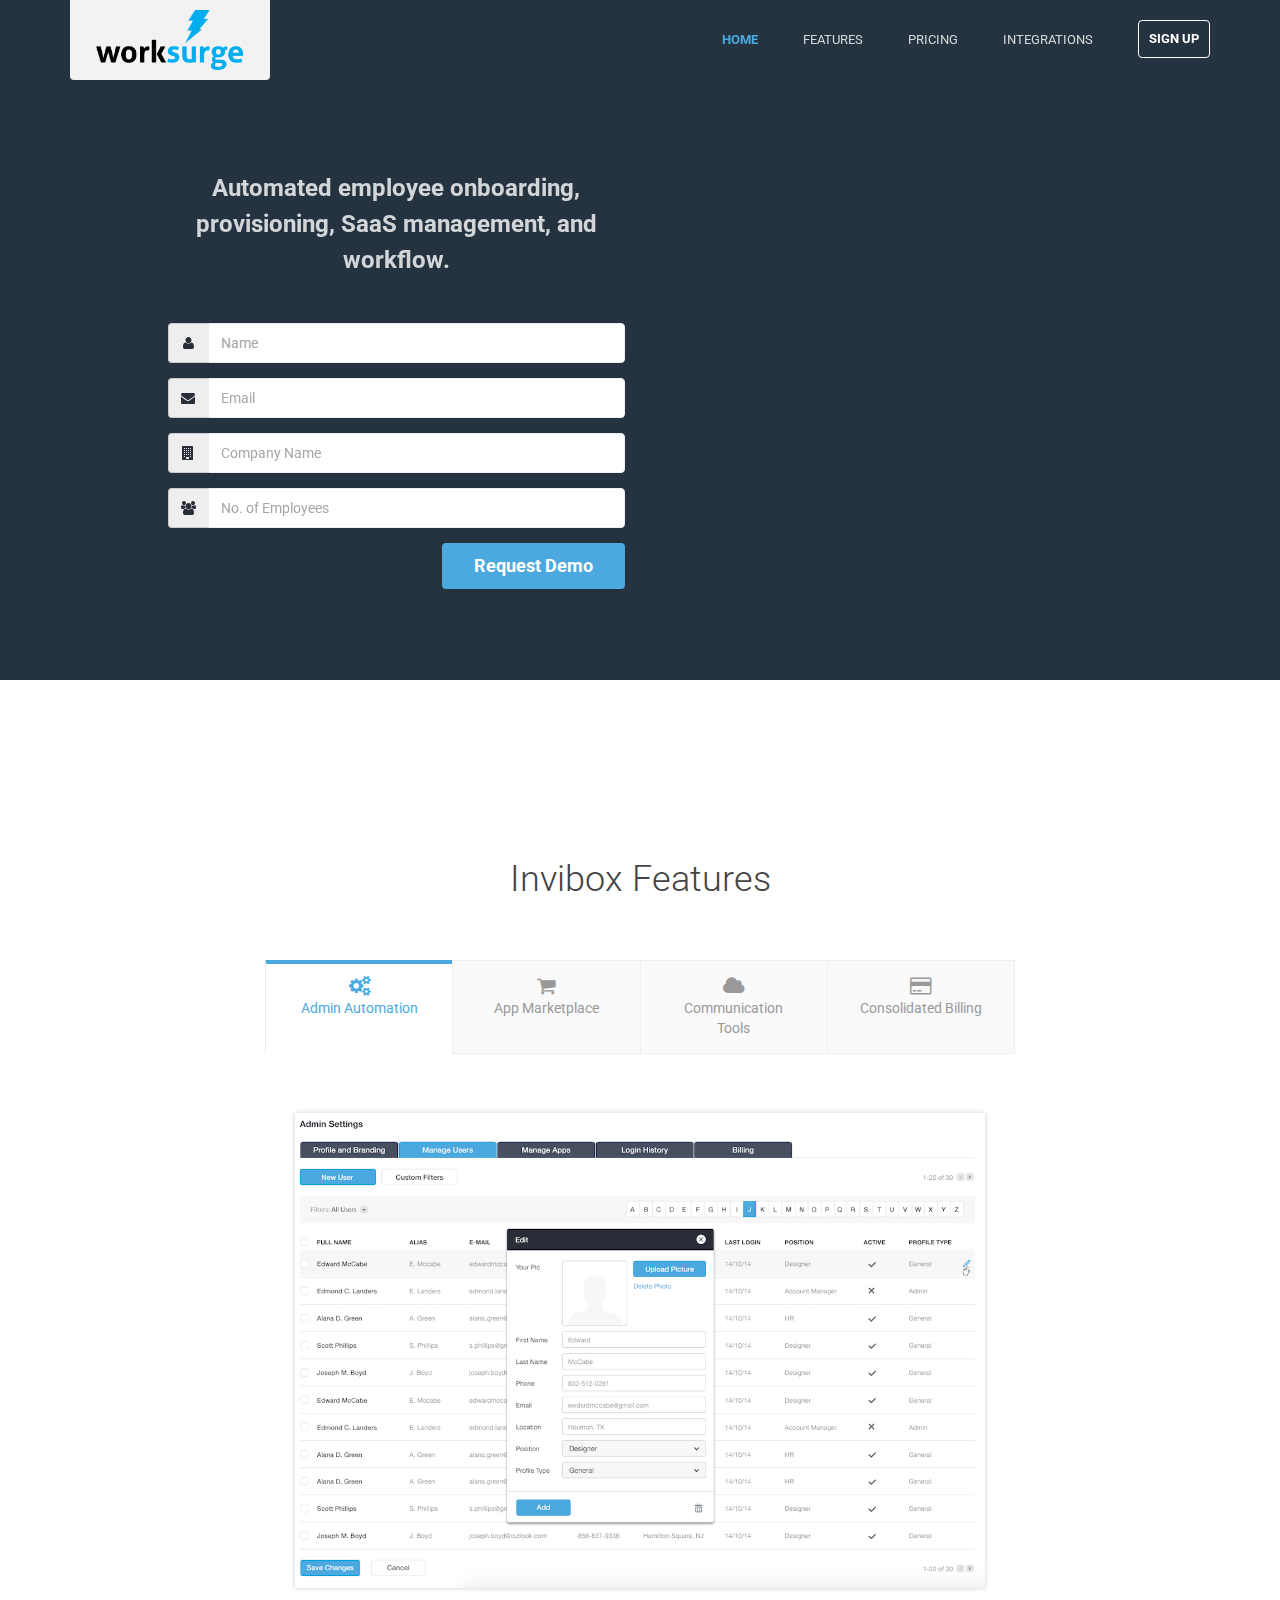
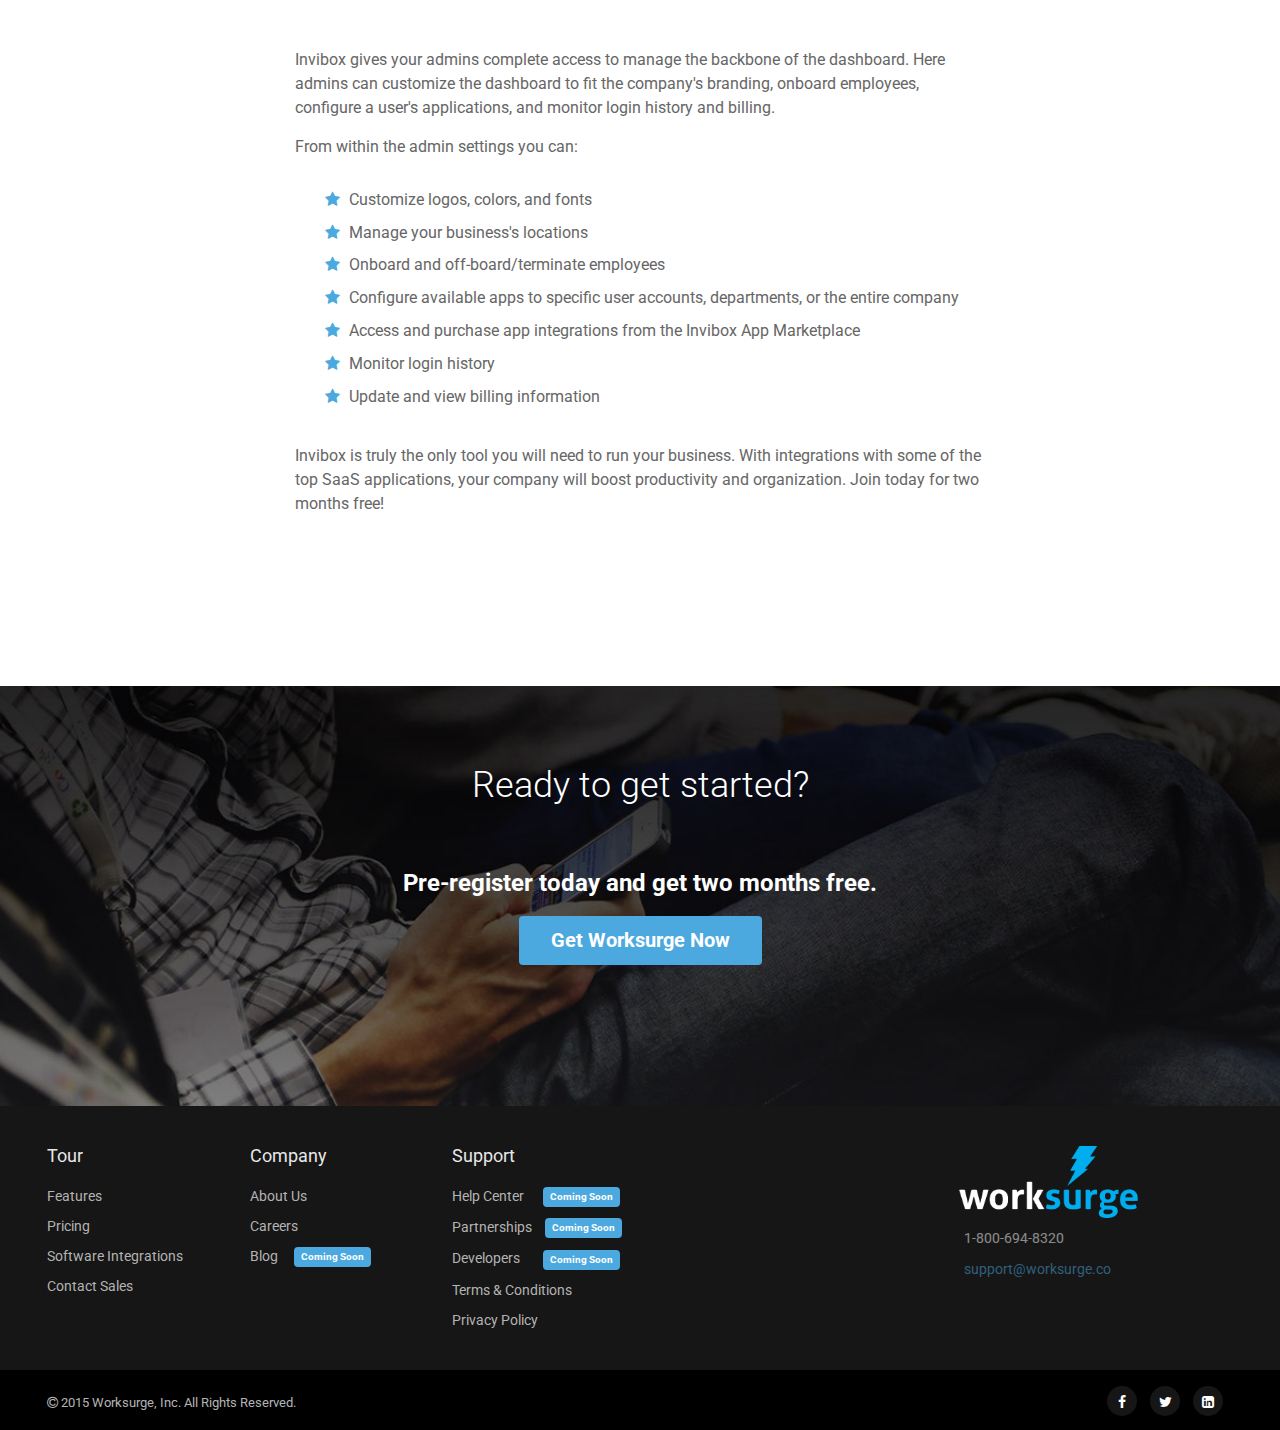
==== commit a2c4f5d4: "features" ====
--- a/index.html
+++ b/index.html
@@ -109,12 +109,118 @@
 
 
 
+
+
+
+
     <div class="sections-wrapper">
 
 
+     <!-- ******Features Section****** -->
+    <section class="features-tabbed section">
+        <div class="container">
+            <h2 class="title text-center">Invibox Features</h2>
+            <div class="row">
+                <div class=" text-center col-lg-8 col-lg-offset-2 col-md-10 col-md-offset-1 col-xs-12 col-xs-offset-0">
+                    <!-- Nav tabs -->
+                    <ul class="nav nav-tabs text-center" role="tablist">
+                      <li class="active"><a href="#feature-1" role="tab" data-toggle="tab"><i class="fa fa-cogs"></i><br /><span class="hidden-sm hidden-xs">Admin Automation</span></a></li>
+                        <li><a href="#feature-2" role="tab" data-toggle="tab"><i class="fa fa-shopping-cart"></i><br /><span class="hidden-sm hidden-xs">App Marketplace</span></a></li>
+                        <li><a href="#feature-3" role="tab" data-toggle="tab"><i class="fa fa-cloud"></i><br /><span class="hidden-sm hidden-xs">Communication Tools</span></a></li>
+                        <li class="last"><a href="#feature-4" role="tab" data-toggle="tab"><i class="fa fa-credit-card"></i><br /><span class="hidden-sm hidden-xs">Consolidated Billing</span></a></li>
+                    </ul><!--//nav-tabs-->
+
+                    <!-- Tab panes -->
+                    <div class="tab-content">
+                        <div class="tab-pane fade in active" id="feature-1">
+                            <h3 class="title sr-only">Admin Automation</h3>
+                            <figure class="figure text-center">
+                                <img class="img-responsive" src="assets/images/features/screenshot-1.png" alt="" />
+                            </figure>
+                            <div class="desc text-left">
+                                <p>Invibox gives your admins complete access to manage the backbone of the dashboard.  Here admins can customize the dashboard to fit the company's branding, onboard employees, configure a user's applications, and monitor login history and billing.</p>
+                                <p>From within the admin settings you can:</p>
+                                <ul class="list-unstyled">
+                                    <li><i class="fa fa-star"></i> Customize logos, colors, and fonts</li>
+                                    <li><i class="fa fa-star"></i> Manage your business's locations</li>
+                                    <li><i class="fa fa-star"></i> Onboard and off-board/terminate employees</li>
+                                    <li><i class="fa fa-star"></i> Configure available apps to specific user accounts, departments, or the entire company</li>
+                                    <li><i class="fa fa-star"></i> Access and purchase app integrations from the Invibox App Marketplace</li>
+                                    <li><i class="fa fa-star"></i> Monitor login history</li>
+                                    <li><i class="fa fa-star"></i> Update and view billing information</li>
+                                </ul>
+                              <p> Invibox is truly the only tool you will need to run your business.  With integrations with some of the top SaaS applications, your company will boost productivity and organization.  Join today for two months free!</p>
+                            </div><!--//desc-->
+                        </div><!--//tab-pane-->
+                        <div class="tab-pane" id="feature-2">
+                            <h3 class="title sr-only"></h3>
+                            <figure class="figure text-center">
+                                <img class="img-responsive" src="assets/images/features/screenshot-2.png" alt="" />
+                            </figure>
+                            <div class="desc text-left">
+                              <p>
+                              The Invibox App Marketplace is quickly becoming the leading business app marketplace for companies of all sizes.  With dozens of app integrations to choose from spanning all department types, Invibox gives you the tools to truly grow your business.
+                              </p>
+                              <p>
+                                The Invibox App Marketplace gives you instant access to apps, requiring no coding or installation. This means employee accounts can be customized and set up in a matter of seconds.
+                              </p>
+                              <p>
+                                Interested in selling your SaaS app on the Invibox App Marketplace? Invibox give you the tools for success.  Click here for more information.
+                              </p>
+
+                            </div><!--//desc-->
+                        </div><!--//tab-pane-->
+                        <div class="tab-pane" id="feature-3">
+                            <h3 class="title sr-only">Communication Tools</h3>
+                            <figure class="figure text-center">
+                                <img class="img-responsive" src="assets/images/features/screenshot-3.png" alt="" />
+                            </figure>
+                            <div class="desc text-left">
+                              <p>The Invibox team redesigned the inbox with today's businesses in mind.  Integration and organization were key during it's development.  We've introduced groups and subgroups to organize conversations and contacts.  Emails are viewed in conversation format in our new side-by-side interface.</p>
+                              <p>We've also simplified inter-company chat organizing contacts by department and location as well as by availability.  Share images, videos, and other file types with our drag-and-drop interface.  Talk one-on-one, with a whole department, or the entire company.  We make it easy to be heard.</p>
+                            </div><!--//desc-->
+                        </div><!--//tab-pane-->
+                        <div class="tab-pane" id="feature-4">
+                            <h3 class="title sr-only">Consolidated Billing</h3>
+                            <figure class="figure text-center">
+                                <img class="img-responsive" src="assets/images/features/screenshot-4.png" alt="" />
+                            </figure>
+                            <div class="desc text-left">
+                              <p>Invibox consolidates all of your billing for your SaaS apps into one concise invoice billed automatically each month to the company credit card on file.  Invoices can be found and managed by admins in the admin settings.</p>
+                              <p>As apps are added to your user's profiles, billing is automatically updated.  No longer do you have to login to all of your SaaS app's websites to update billing or increase seats.  It now can be done conveniently right in Invibox.</p>
+                            </div><!--//desc-->
+                        </div><!--//tab-pane-->
+                    </div><!--//tab-content-->
+                </div><!--//col-md-x-->
+            </div><!--//row-->
+        </div><!--//container-->
+    </section><!--//features-tabbed-->
+
+
+
+
+
+
+
+
+
+
+
+
+
+
+
+
+
+
+
+
+
+
+
 <!-- ******Why Section****** -->
 
-  
+
         <!-- ******CTA Section****** -->
         <section id="cta-section" class="section cta-section text-center home-cta-section">
             <div class="container">
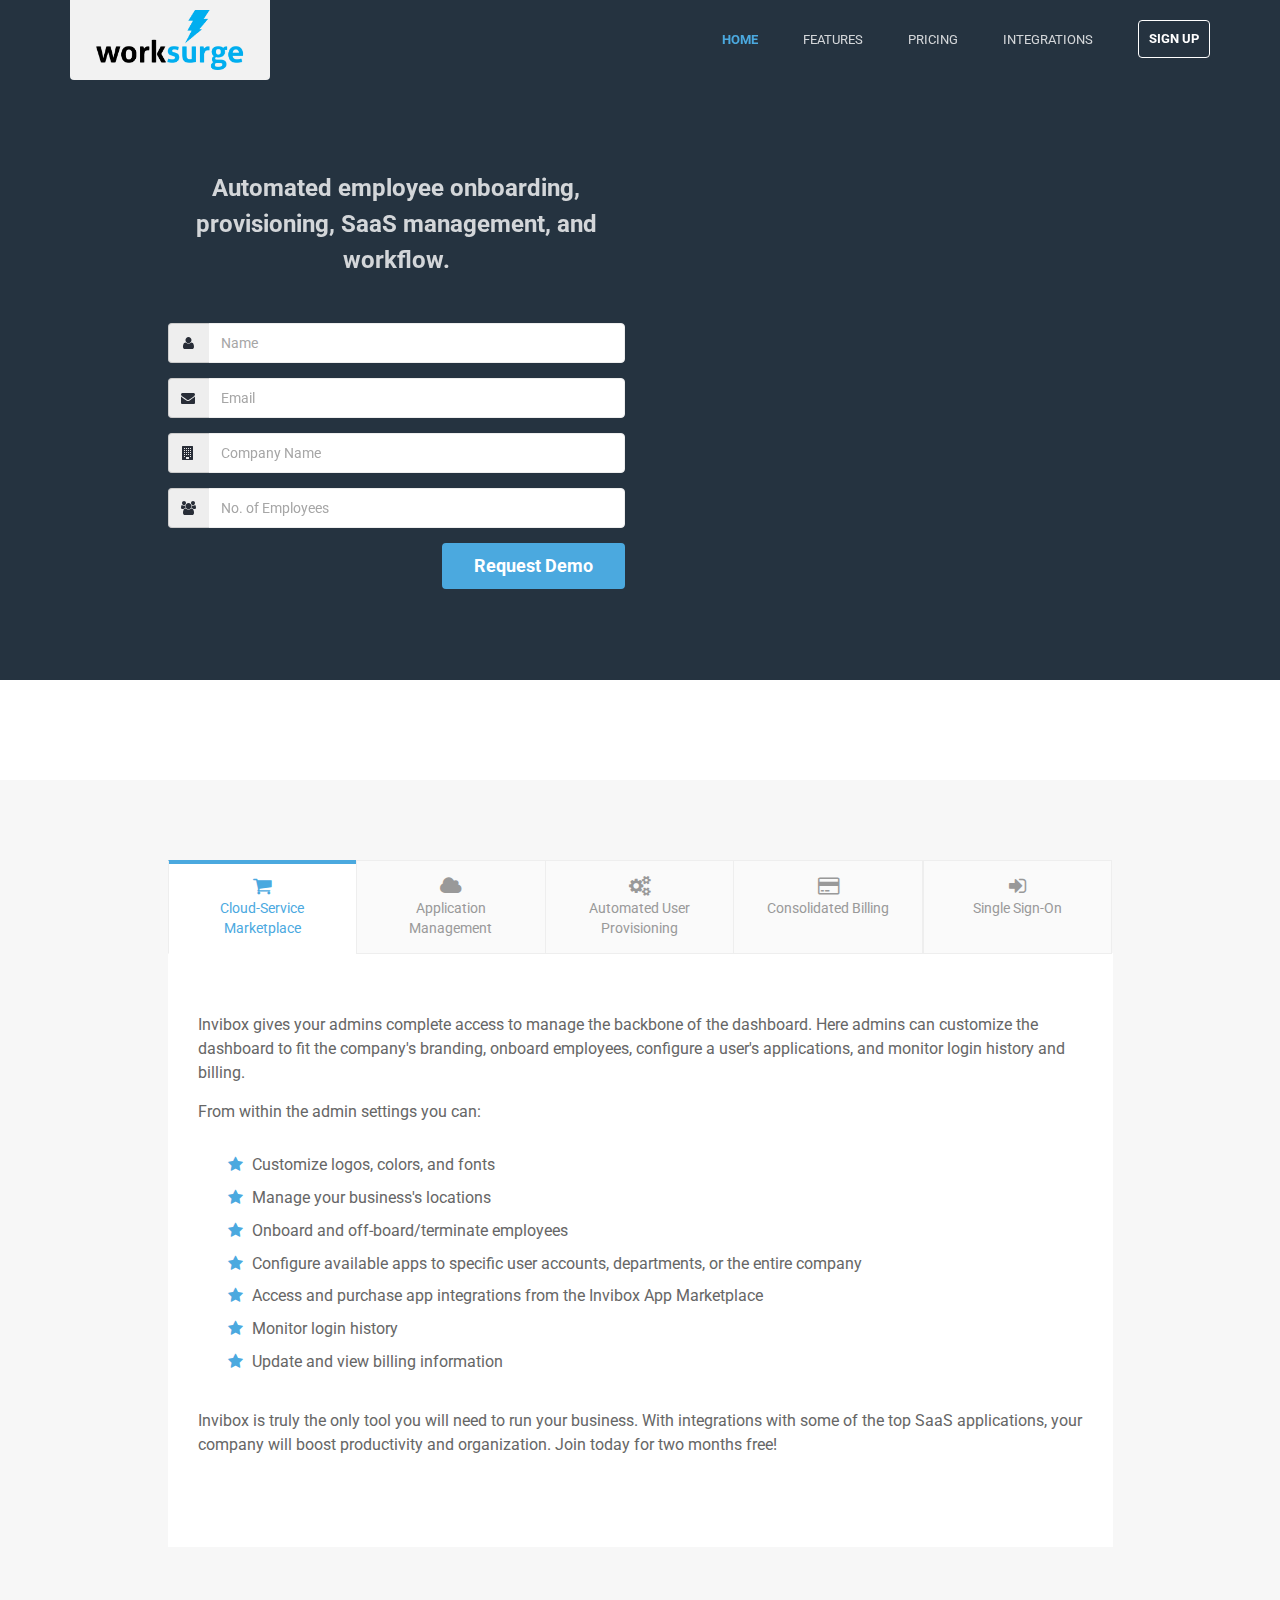
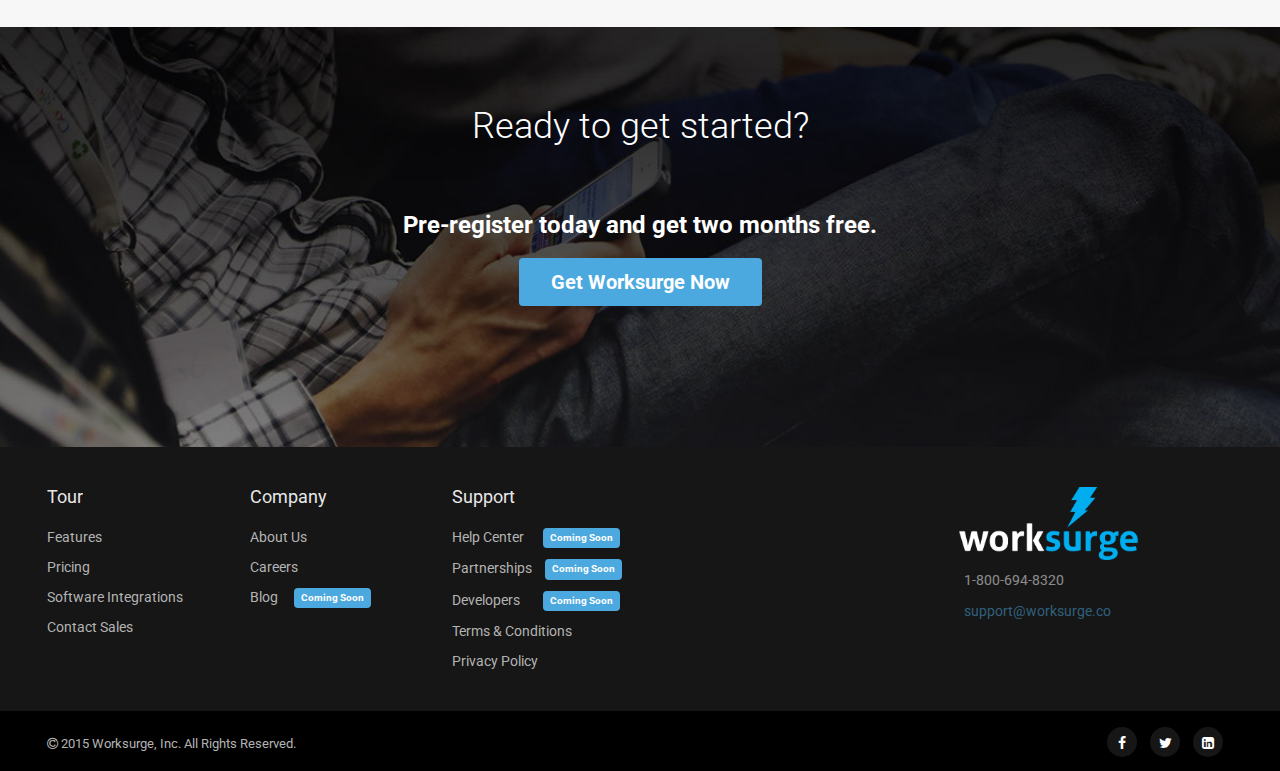
==== commit 6da687f5: "tabs!" ====
--- a/index.html
+++ b/index.html
@@ -67,7 +67,7 @@
         <!-- </div> -->
     </div><!--//bg-slider-wrapper -->
 
-    <section class="promo section section-on-bg">
+    <section class="promo section section-on-bg" id="header-correction">
         <div class="container text-center">
 
 <div class="row">
@@ -119,24 +119,31 @@
      <!-- ******Features Section****** -->
     <section class="features-tabbed section">
         <div class="container">
-            <h2 class="title text-center">Invibox Features</h2>
+
             <div class="row">
-                <div class=" text-center col-lg-8 col-lg-offset-2 col-md-10 col-md-offset-1 col-xs-12 col-xs-offset-0">
+                <div class="text-center col-md-10 col-md-offset-1 col-xs-12 col-xs-offset-0">
+
+
                     <!-- Nav tabs -->
                     <ul class="nav nav-tabs text-center" role="tablist">
-                      <li class="active"><a href="#feature-1" role="tab" data-toggle="tab"><i class="fa fa-cogs"></i><br /><span class="hidden-sm hidden-xs">Admin Automation</span></a></li>
-                        <li><a href="#feature-2" role="tab" data-toggle="tab"><i class="fa fa-shopping-cart"></i><br /><span class="hidden-sm hidden-xs">App Marketplace</span></a></li>
-                        <li><a href="#feature-3" role="tab" data-toggle="tab"><i class="fa fa-cloud"></i><br /><span class="hidden-sm hidden-xs">Communication Tools</span></a></li>
-                        <li class="last"><a href="#feature-4" role="tab" data-toggle="tab"><i class="fa fa-credit-card"></i><br /><span class="hidden-sm hidden-xs">Consolidated Billing</span></a></li>
+
+                      <li class="active"><a href="#feature-1" role="tab" data-toggle="tab"><i class="fa fa-shopping-cart"></i><br><span class="hidden-sm hidden-xs">Cloud-Service Marketplace</span></a></li>
+
+                        <li><a href="#feature-2" role="tab" data-toggle="tab"><i class="fa fa-cloud"></i><br><span class="hidden-sm hidden-xs">Application Management</span></a></li>
+
+                        <li><a href="#feature-3" role="tab" data-toggle="tab"><i class="fa fa-cogs"></i><br><span class="hidden-sm hidden-xs">Automated User Provisioning</span></a></li>
+
+                        <li class="last"><a href="#feature-4" role="tab" data-toggle="tab"><i class="fa fa-credit-card"></i><br><span class="hidden-sm hidden-xs">Consolidated Billing</span></a></li>
+
+                        <li class="last"><a href="#feature-5" role="tab" data-toggle="tab"><i class="fa fa-sign-in"></i><br><span class="hidden-sm hidden-xs">Single Sign-On</span></a></li>
+
                     </ul><!--//nav-tabs-->
+
 
                     <!-- Tab panes -->
                     <div class="tab-content">
                         <div class="tab-pane fade in active" id="feature-1">
                             <h3 class="title sr-only">Admin Automation</h3>
-                            <figure class="figure text-center">
-                                <img class="img-responsive" src="assets/images/features/screenshot-1.png" alt="" />
-                            </figure>
                             <div class="desc text-left">
                                 <p>Invibox gives your admins complete access to manage the backbone of the dashboard.  Here admins can customize the dashboard to fit the company's branding, onboard employees, configure a user's applications, and monitor login history and billing.</p>
                                 <p>From within the admin settings you can:</p>
@@ -154,9 +161,6 @@
                         </div><!--//tab-pane-->
                         <div class="tab-pane" id="feature-2">
                             <h3 class="title sr-only"></h3>
-                            <figure class="figure text-center">
-                                <img class="img-responsive" src="assets/images/features/screenshot-2.png" alt="" />
-                            </figure>
                             <div class="desc text-left">
                               <p>
                               The Invibox App Marketplace is quickly becoming the leading business app marketplace for companies of all sizes.  With dozens of app integrations to choose from spanning all department types, Invibox gives you the tools to truly grow your business.
@@ -167,14 +171,10 @@
                               <p>
                                 Interested in selling your SaaS app on the Invibox App Marketplace? Invibox give you the tools for success.  Click here for more information.
                               </p>
-
                             </div><!--//desc-->
                         </div><!--//tab-pane-->
                         <div class="tab-pane" id="feature-3">
                             <h3 class="title sr-only">Communication Tools</h3>
-                            <figure class="figure text-center">
-                                <img class="img-responsive" src="assets/images/features/screenshot-3.png" alt="" />
-                            </figure>
                             <div class="desc text-left">
                               <p>The Invibox team redesigned the inbox with today's businesses in mind.  Integration and organization were key during it's development.  We've introduced groups and subgroups to organize conversations and contacts.  Emails are viewed in conversation format in our new side-by-side interface.</p>
                               <p>We've also simplified inter-company chat organizing contacts by department and location as well as by availability.  Share images, videos, and other file types with our drag-and-drop interface.  Talk one-on-one, with a whole department, or the entire company.  We make it easy to be heard.</p>
@@ -182,14 +182,26 @@
                         </div><!--//tab-pane-->
                         <div class="tab-pane" id="feature-4">
                             <h3 class="title sr-only">Consolidated Billing</h3>
-                            <figure class="figure text-center">
-                                <img class="img-responsive" src="assets/images/features/screenshot-4.png" alt="" />
-                            </figure>
                             <div class="desc text-left">
                               <p>Invibox consolidates all of your billing for your SaaS apps into one concise invoice billed automatically each month to the company credit card on file.  Invoices can be found and managed by admins in the admin settings.</p>
                               <p>As apps are added to your user's profiles, billing is automatically updated.  No longer do you have to login to all of your SaaS app's websites to update billing or increase seats.  It now can be done conveniently right in Invibox.</p>
                             </div><!--//desc-->
                         </div><!--//tab-pane-->
+                        <div class="tab-pane" id="feature-5">
+                            <h3 class="title sr-only"></h3>
+                            <div class="desc text-left">
+                              <p>
+                              The Invibox App Marketplace is quickly becoming the leading business app marketplace for companies of all sizes.  With dozens of app integrations to choose from spanning all department types, Invibox gives you the tools to truly grow your business.
+                              </p>
+                              <p>
+                                The Invibox App Marketplace gives you instant access to apps, requiring no coding or installation. This means employee accounts can be customized and set up in a matter of seconds.
+                              </p>
+                              <p>
+                                Interested in selling your SaaS app on the Invibox App Marketplace? Invibox give you the tools for success.  Click here for more information.
+                              </p>
+                            </div><!--//desc-->
+                        </div><!--//tab-pane-->
+
                     </div><!--//tab-content-->
                 </div><!--//col-md-x-->
             </div><!--//row-->
--- a/assets/css/styles.css
+++ b/assets/css/styles.css
@@ -542,7 +542,7 @@
 }
 /* ======= sections-wrapper ======= */
 .sections-wrapper {
-  background: #fff;
+  background: #f7f7f7;
   z-index: 20;
   position: relative;
 }
@@ -965,6 +965,7 @@
 }
 .features-tabbed .tab-content {
   padding: 60px 30px;
+  background-color: #fff;
 }
 .features-tabbed .tab-content .title {
   font-size: 16px;
@@ -4017,3 +4018,7 @@
   color: #282D37;
   width: 15px;
 }
+
+.extra-eighty {
+  margin-top: 80px;
+}
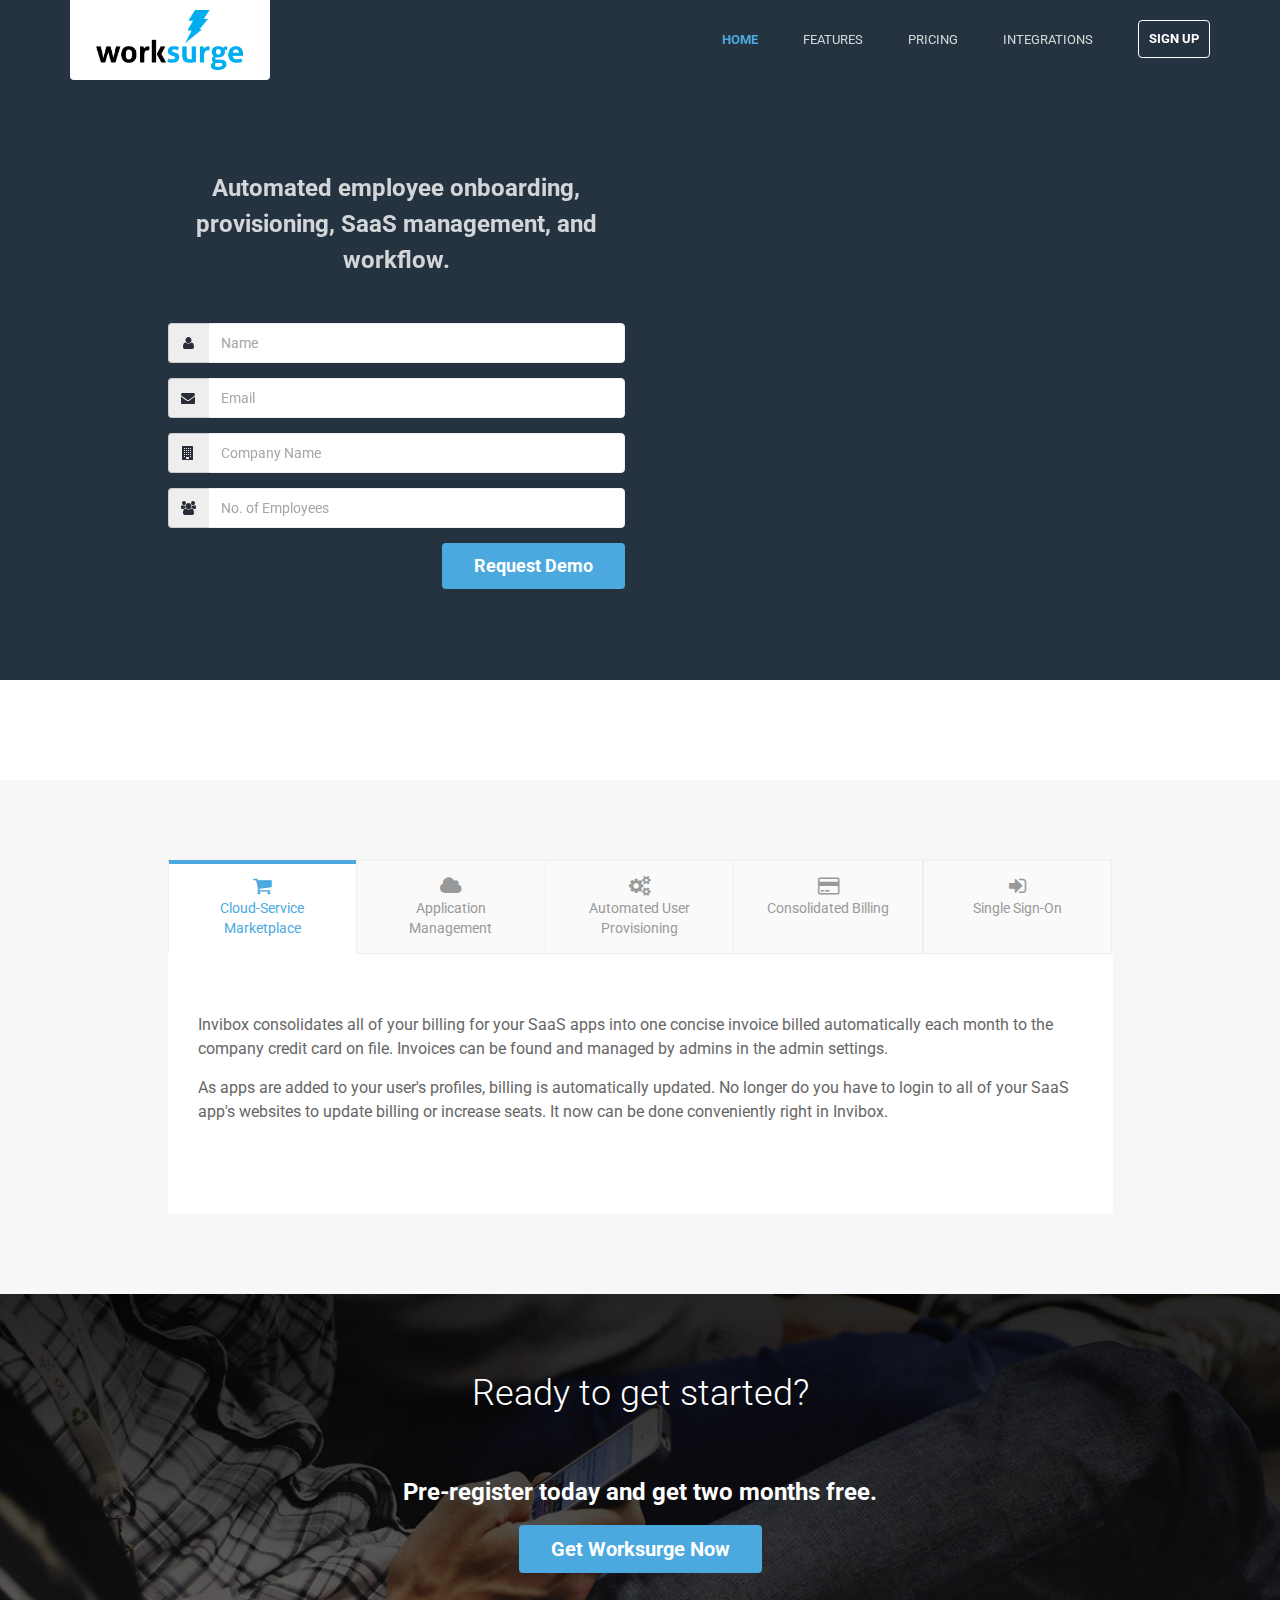
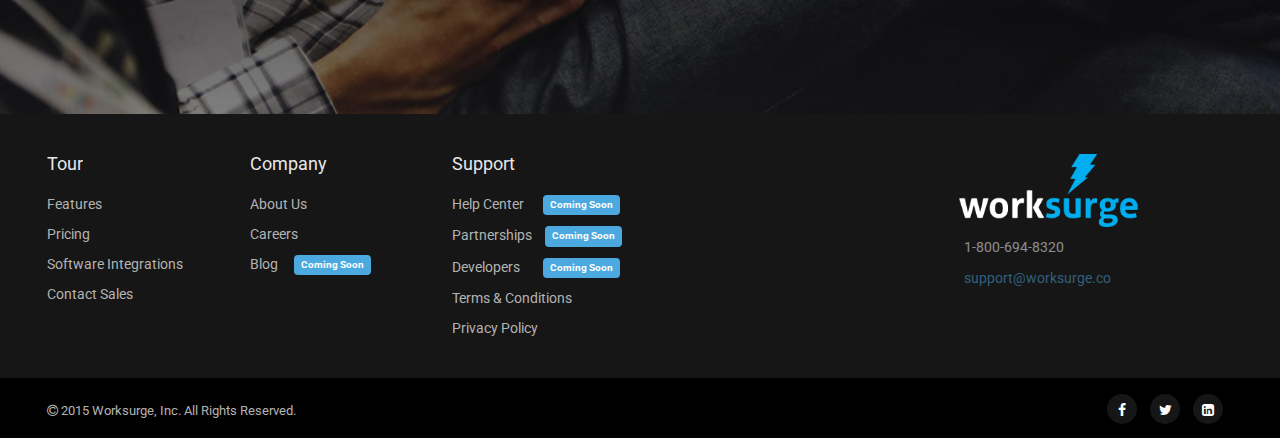
==== commit 1be931a0: "stripped content" ====
--- a/index.html
+++ b/index.html
@@ -145,39 +145,22 @@
                         <div class="tab-pane fade in active" id="feature-1">
                             <h3 class="title sr-only">Admin Automation</h3>
                             <div class="desc text-left">
-                                <p>Invibox gives your admins complete access to manage the backbone of the dashboard.  Here admins can customize the dashboard to fit the company's branding, onboard employees, configure a user's applications, and monitor login history and billing.</p>
-                                <p>From within the admin settings you can:</p>
-                                <ul class="list-unstyled">
-                                    <li><i class="fa fa-star"></i> Customize logos, colors, and fonts</li>
-                                    <li><i class="fa fa-star"></i> Manage your business's locations</li>
-                                    <li><i class="fa fa-star"></i> Onboard and off-board/terminate employees</li>
-                                    <li><i class="fa fa-star"></i> Configure available apps to specific user accounts, departments, or the entire company</li>
-                                    <li><i class="fa fa-star"></i> Access and purchase app integrations from the Invibox App Marketplace</li>
-                                    <li><i class="fa fa-star"></i> Monitor login history</li>
-                                    <li><i class="fa fa-star"></i> Update and view billing information</li>
-                                </ul>
-                              <p> Invibox is truly the only tool you will need to run your business.  With integrations with some of the top SaaS applications, your company will boost productivity and organization.  Join today for two months free!</p>
+                              <p>Invibox consolidates all of your billing for your SaaS apps into one concise invoice billed automatically each month to the company credit card on file.  Invoices can be found and managed by admins in the admin settings.</p>
+                              <p>As apps are added to your user's profiles, billing is automatically updated.  No longer do you have to login to all of your SaaS app's websites to update billing or increase seats.  It now can be done conveniently right in Invibox.</p>
                             </div><!--//desc-->
                         </div><!--//tab-pane-->
                         <div class="tab-pane" id="feature-2">
                             <h3 class="title sr-only"></h3>
                             <div class="desc text-left">
-                              <p>
-                              The Invibox App Marketplace is quickly becoming the leading business app marketplace for companies of all sizes.  With dozens of app integrations to choose from spanning all department types, Invibox gives you the tools to truly grow your business.
-                              </p>
-                              <p>
-                                The Invibox App Marketplace gives you instant access to apps, requiring no coding or installation. This means employee accounts can be customized and set up in a matter of seconds.
-                              </p>
-                              <p>
-                                Interested in selling your SaaS app on the Invibox App Marketplace? Invibox give you the tools for success.  Click here for more information.
-                              </p>
+                              <p>Invibox consolidates all of your billing for your SaaS apps into one concise invoice billed automatically each month to the company credit card on file.  Invoices can be found and managed by admins in the admin settings.</p>
+                              <p>As apps are added to your user's profiles, billing is automatically updated.  No longer do you have to login to all of your SaaS app's websites to update billing or increase seats.  It now can be done conveniently right in Invibox.</p>
                             </div><!--//desc-->
                         </div><!--//tab-pane-->
                         <div class="tab-pane" id="feature-3">
                             <h3 class="title sr-only">Communication Tools</h3>
                             <div class="desc text-left">
-                              <p>The Invibox team redesigned the inbox with today's businesses in mind.  Integration and organization were key during it's development.  We've introduced groups and subgroups to organize conversations and contacts.  Emails are viewed in conversation format in our new side-by-side interface.</p>
-                              <p>We've also simplified inter-company chat organizing contacts by department and location as well as by availability.  Share images, videos, and other file types with our drag-and-drop interface.  Talk one-on-one, with a whole department, or the entire company.  We make it easy to be heard.</p>
+                              <p>Invibox consolidates all of your billing for your SaaS apps into one concise invoice billed automatically each month to the company credit card on file.  Invoices can be found and managed by admins in the admin settings.</p>
+                              <p>As apps are added to your user's profiles, billing is automatically updated.  No longer do you have to login to all of your SaaS app's websites to update billing or increase seats.  It now can be done conveniently right in Invibox.</p>
                             </div><!--//desc-->
                         </div><!--//tab-pane-->
                         <div class="tab-pane" id="feature-4">
@@ -190,15 +173,8 @@
                         <div class="tab-pane" id="feature-5">
                             <h3 class="title sr-only"></h3>
                             <div class="desc text-left">
-                              <p>
-                              The Invibox App Marketplace is quickly becoming the leading business app marketplace for companies of all sizes.  With dozens of app integrations to choose from spanning all department types, Invibox gives you the tools to truly grow your business.
-                              </p>
-                              <p>
-                                The Invibox App Marketplace gives you instant access to apps, requiring no coding or installation. This means employee accounts can be customized and set up in a matter of seconds.
-                              </p>
-                              <p>
-                                Interested in selling your SaaS app on the Invibox App Marketplace? Invibox give you the tools for success.  Click here for more information.
-                              </p>
+                              <p>Invibox consolidates all of your billing for your SaaS apps into one concise invoice billed automatically each month to the company credit card on file.  Invoices can be found and managed by admins in the admin settings.</p>
+                              <p>As apps are added to your user's profiles, billing is automatically updated.  No longer do you have to login to all of your SaaS app's websites to update billing or increase seats.  It now can be done conveniently right in Invibox.</p>
                             </div><!--//desc-->
                         </div><!--//tab-pane-->
 
--- a/assets/css/styles.css
+++ b/assets/css/styles.css
@@ -218,7 +218,7 @@
   line-height: 1.4;
   min-width: 165px;
   /*height: 58px;*/
-  background: #f2f2f2;
+  background: #fff;
   -webkit-border-top-right-radius: 0;
   -webkit-border-bottom-right-radius: 4px;
   -webkit-border-bottom-left-radius: 4px;
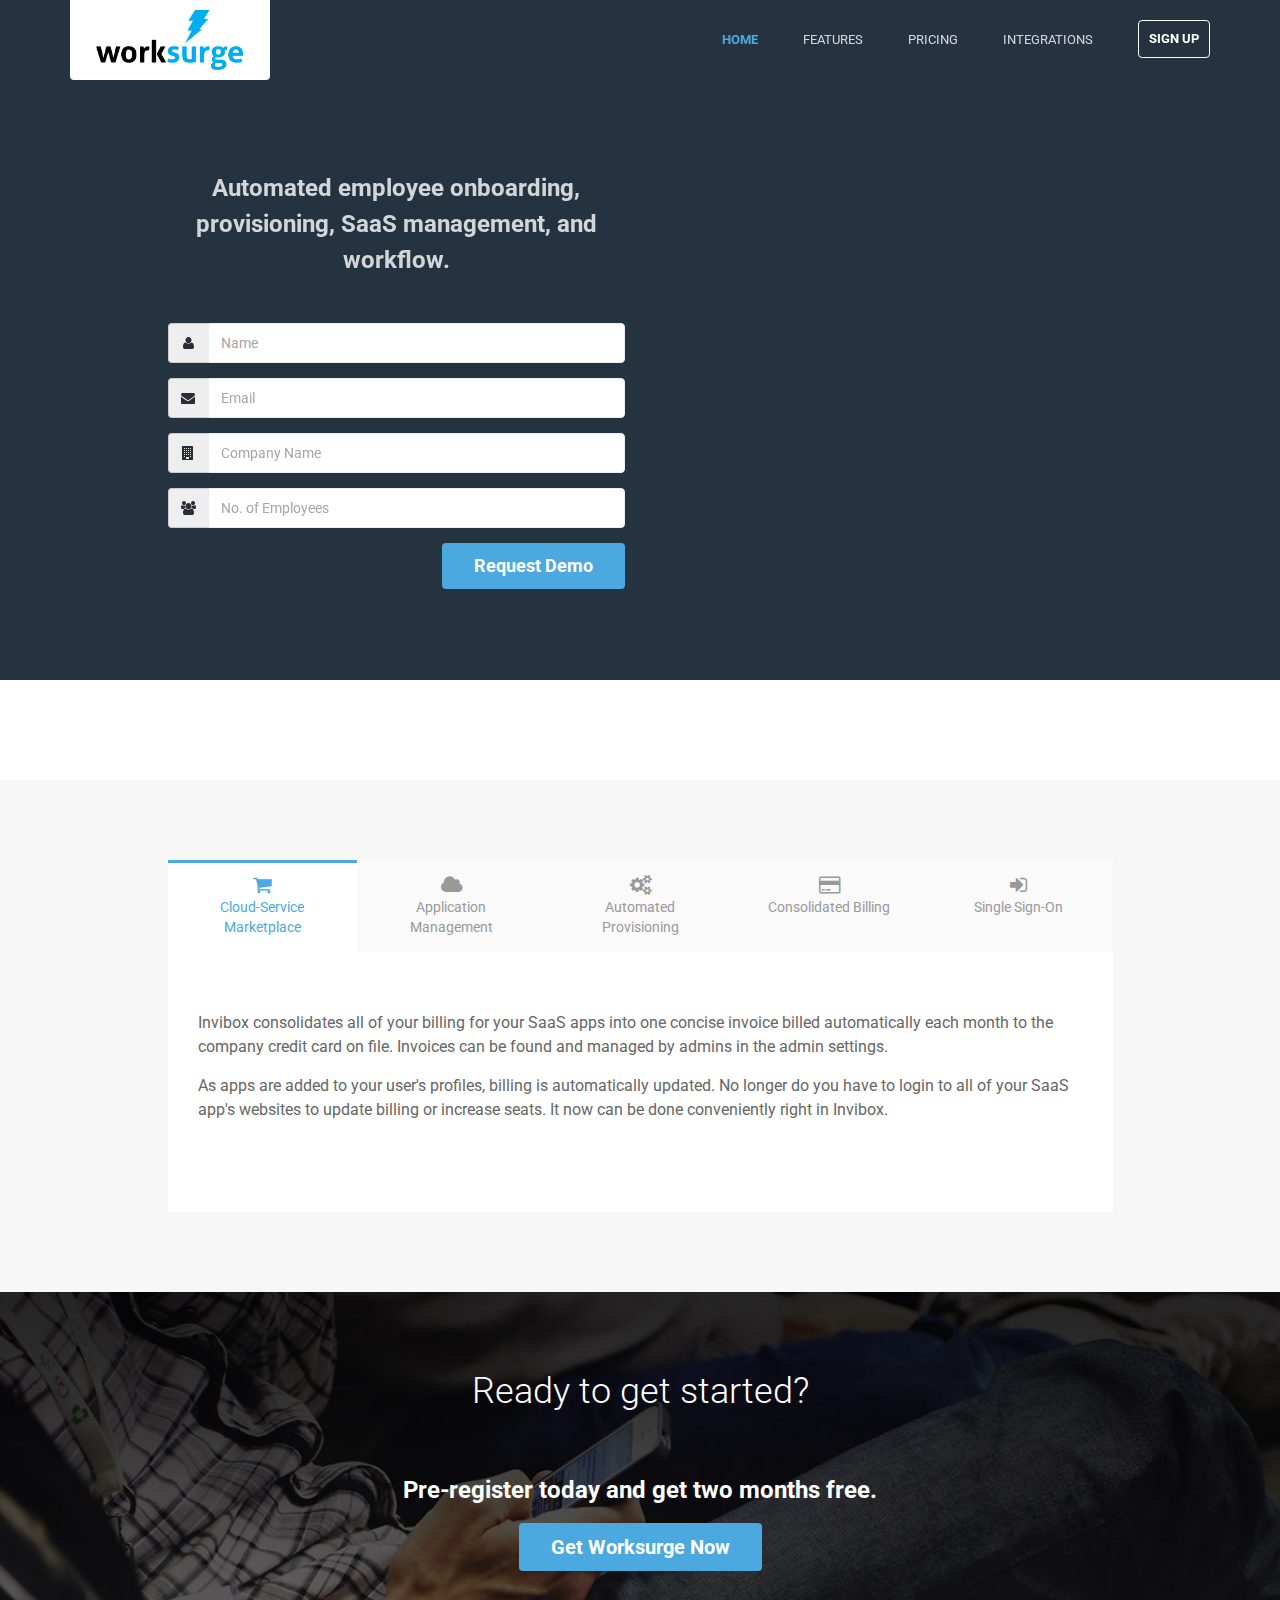
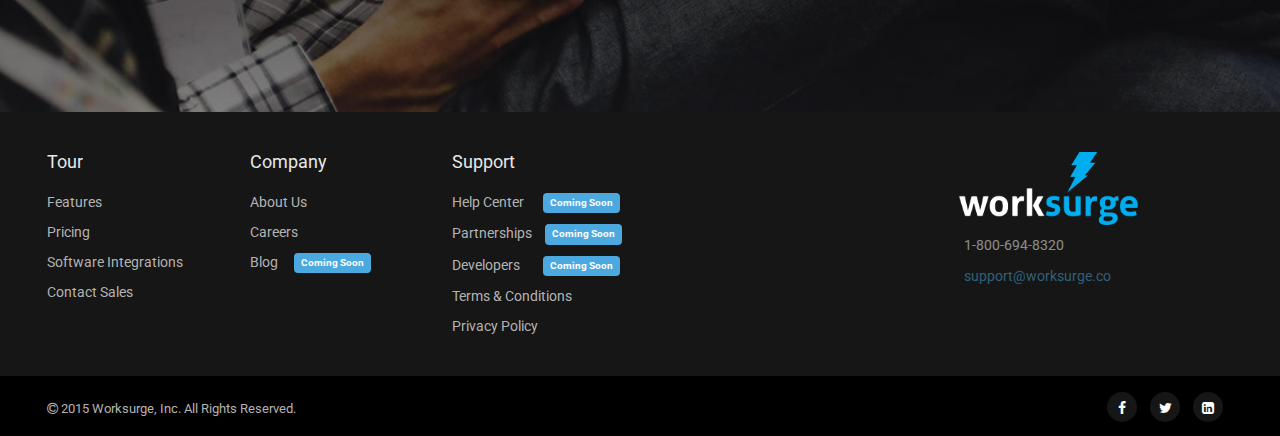
==== commit d988780e: "that was bothering me" ====
--- a/index.html
+++ b/index.html
@@ -131,11 +131,11 @@
 
                         <li><a href="#feature-2" role="tab" data-toggle="tab"><i class="fa fa-cloud"></i><br><span class="hidden-sm hidden-xs">Application Management</span></a></li>
 
-                        <li><a href="#feature-3" role="tab" data-toggle="tab"><i class="fa fa-cogs"></i><br><span class="hidden-sm hidden-xs">Automated User Provisioning</span></a></li>
-
-                        <li class="last"><a href="#feature-4" role="tab" data-toggle="tab"><i class="fa fa-credit-card"></i><br><span class="hidden-sm hidden-xs">Consolidated Billing</span></a></li>
-
-                        <li class="last"><a href="#feature-5" role="tab" data-toggle="tab"><i class="fa fa-sign-in"></i><br><span class="hidden-sm hidden-xs">Single Sign-On</span></a></li>
+                        <li><a href="#feature-3" role="tab" data-toggle="tab"><i class="fa fa-cogs"></i><br><span class="hidden-sm hidden-xs">Automated Provisioning</span></a></li>
+
+                        <li><a href="#feature-4" role="tab" data-toggle="tab"><i class="fa fa-credit-card"></i><br><span class="hidden-sm hidden-xs">Consolidated Billing</span></a></li>
+
+                        <li><a href="#feature-5" role="tab" data-toggle="tab"><i class="fa fa-sign-in"></i><br><span class="hidden-sm hidden-xs">Single Sign-On</span></a></li>
 
                     </ul><!--//nav-tabs-->
 
@@ -183,18 +183,6 @@
             </div><!--//row-->
         </div><!--//container-->
     </section><!--//features-tabbed-->
-
-
-
-
-
-
-
-
-
-
-
-
 
 
 
--- a/assets/css/styles.css
+++ b/assets/css/styles.css
@@ -1051,7 +1051,8 @@
   position: relative;
   z-index: 1;
   background: #fafafa;
-  border: 1px solid #eeeeee;
+  /*border: 1px solid #eeeeee;*/
+  border: 0;
   border-right: none;
   -webkit-box-flex: 1;
   /* OLD - iOS 6-, Safari 3.1-6 */
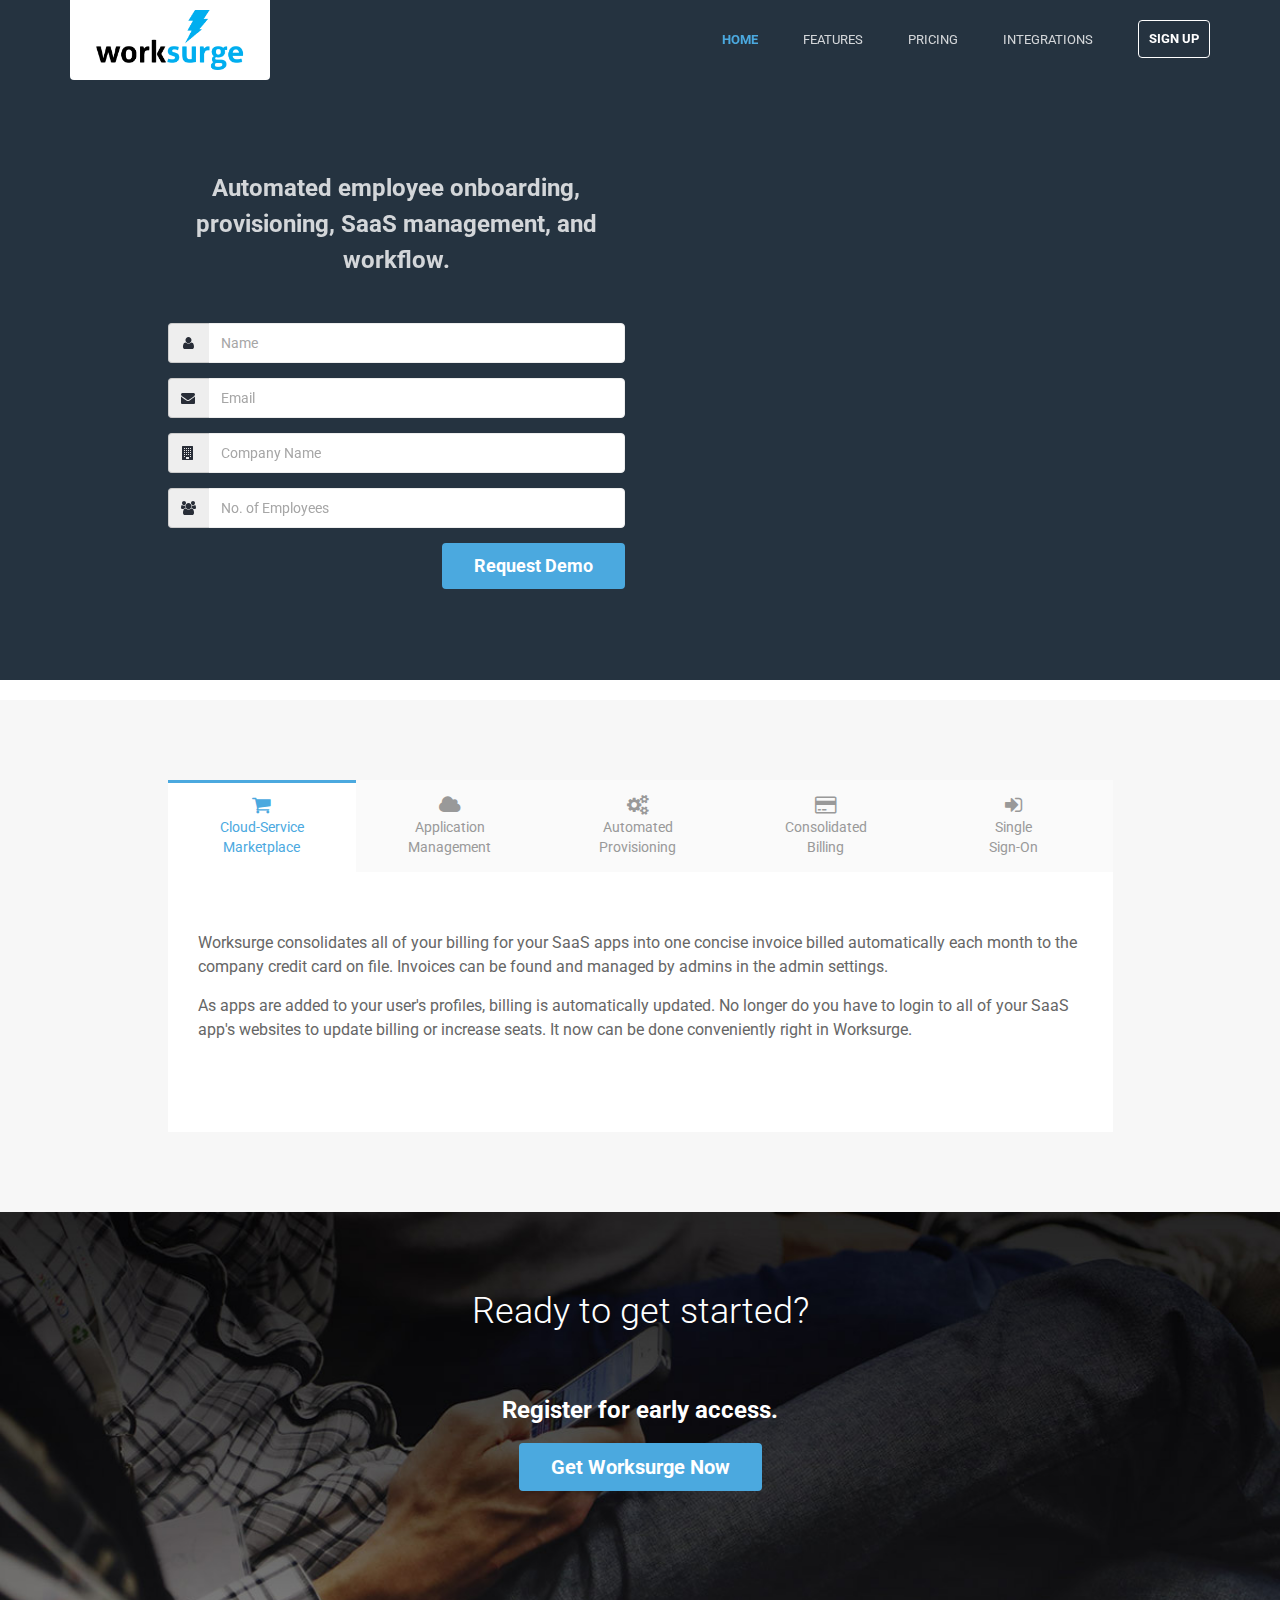
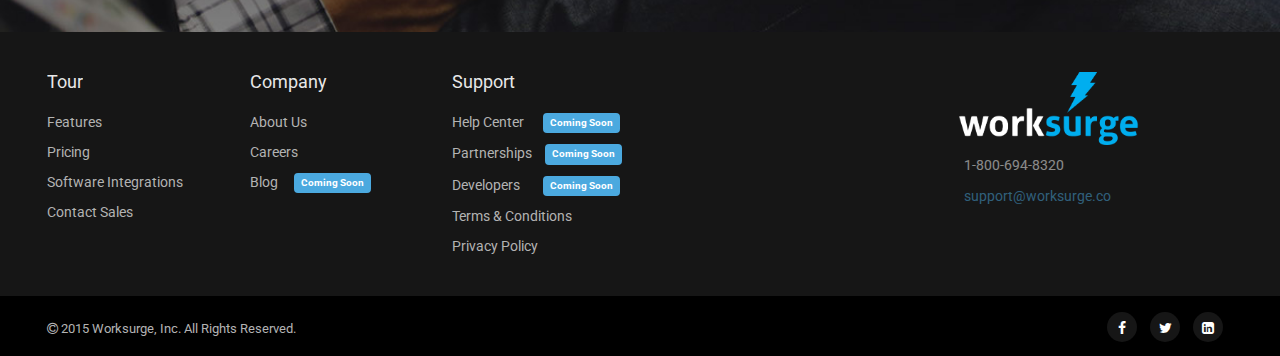
==== commit 7aba4b9a: "formatting" ====
--- a/index.html
+++ b/index.html
@@ -127,15 +127,15 @@
                     <!-- Nav tabs -->
                     <ul class="nav nav-tabs text-center" role="tablist">
 
-                      <li class="active"><a href="#feature-1" role="tab" data-toggle="tab"><i class="fa fa-shopping-cart"></i><br><span class="hidden-sm hidden-xs">Cloud-Service Marketplace</span></a></li>
-
-                        <li><a href="#feature-2" role="tab" data-toggle="tab"><i class="fa fa-cloud"></i><br><span class="hidden-sm hidden-xs">Application Management</span></a></li>
-
-                        <li><a href="#feature-3" role="tab" data-toggle="tab"><i class="fa fa-cogs"></i><br><span class="hidden-sm hidden-xs">Automated Provisioning</span></a></li>
-
-                        <li><a href="#feature-4" role="tab" data-toggle="tab"><i class="fa fa-credit-card"></i><br><span class="hidden-sm hidden-xs">Consolidated Billing</span></a></li>
-
-                        <li><a href="#feature-5" role="tab" data-toggle="tab"><i class="fa fa-sign-in"></i><br><span class="hidden-sm hidden-xs">Single Sign-On</span></a></li>
+                      <li class="active"><a href="#feature-1" role="tab" data-toggle="tab"><i class="fa fa-shopping-cart"></i><br><span class="hidden-sm hidden-xs">Cloud-Service<br>Marketplace</span></a></li>
+
+                        <li><a href="#feature-2" role="tab" data-toggle="tab"><i class="fa fa-cloud"></i><br><span class="hidden-sm hidden-xs">Application<br>Management</span></a></li>
+
+                        <li><a href="#feature-3" role="tab" data-toggle="tab"><i class="fa fa-cogs"></i><br><span class="hidden-sm hidden-xs">Automated<br>Provisioning</span></a></li>
+
+                        <li><a href="#feature-4" role="tab" data-toggle="tab"><i class="fa fa-credit-card"></i><br><span class="hidden-sm hidden-xs">Consolidated<br>Billing</span></a></li>
+
+                        <li class="last"><a href="#feature-5" role="tab" data-toggle="tab"><i class="fa fa-sign-in"></i><br><span class="hidden-sm hidden-xs">Single<br>Sign-On</span></a></li>
 
                     </ul><!--//nav-tabs-->
 
@@ -145,36 +145,36 @@
                         <div class="tab-pane fade in active" id="feature-1">
                             <h3 class="title sr-only">Admin Automation</h3>
                             <div class="desc text-left">
-                              <p>Invibox consolidates all of your billing for your SaaS apps into one concise invoice billed automatically each month to the company credit card on file.  Invoices can be found and managed by admins in the admin settings.</p>
-                              <p>As apps are added to your user's profiles, billing is automatically updated.  No longer do you have to login to all of your SaaS app's websites to update billing or increase seats.  It now can be done conveniently right in Invibox.</p>
+                              <p>Worksurge consolidates all of your billing for your SaaS apps into one concise invoice billed automatically each month to the company credit card on file.  Invoices can be found and managed by admins in the admin settings.</p>
+                              <p>As apps are added to your user's profiles, billing is automatically updated.  No longer do you have to login to all of your SaaS app's websites to update billing or increase seats.  It now can be done conveniently right in Worksurge.</p>
                             </div><!--//desc-->
                         </div><!--//tab-pane-->
                         <div class="tab-pane" id="feature-2">
                             <h3 class="title sr-only"></h3>
                             <div class="desc text-left">
-                              <p>Invibox consolidates all of your billing for your SaaS apps into one concise invoice billed automatically each month to the company credit card on file.  Invoices can be found and managed by admins in the admin settings.</p>
-                              <p>As apps are added to your user's profiles, billing is automatically updated.  No longer do you have to login to all of your SaaS app's websites to update billing or increase seats.  It now can be done conveniently right in Invibox.</p>
+                              <p>Worksurge consolidates all of your billing for your SaaS apps into one concise invoice billed automatically each month to the company credit card on file.  Invoices can be found and managed by admins in the admin settings.</p>
+                              <p>As apps are added to your user's profiles, billing is automatically updated.  No longer do you have to login to all of your SaaS app's websites to update billing or increase seats.  It now can be done conveniently right in Worksurge.</p>
                             </div><!--//desc-->
                         </div><!--//tab-pane-->
                         <div class="tab-pane" id="feature-3">
                             <h3 class="title sr-only">Communication Tools</h3>
                             <div class="desc text-left">
-                              <p>Invibox consolidates all of your billing for your SaaS apps into one concise invoice billed automatically each month to the company credit card on file.  Invoices can be found and managed by admins in the admin settings.</p>
-                              <p>As apps are added to your user's profiles, billing is automatically updated.  No longer do you have to login to all of your SaaS app's websites to update billing or increase seats.  It now can be done conveniently right in Invibox.</p>
+                              <p>Worksurge consolidates all of your billing for your SaaS apps into one concise invoice billed automatically each month to the company credit card on file.  Invoices can be found and managed by admins in the admin settings.</p>
+                              <p>As apps are added to your user's profiles, billing is automatically updated.  No longer do you have to login to all of your SaaS app's websites to update billing or increase seats.  It now can be done conveniently right in Worksurge.</p>
                             </div><!--//desc-->
                         </div><!--//tab-pane-->
                         <div class="tab-pane" id="feature-4">
                             <h3 class="title sr-only">Consolidated Billing</h3>
                             <div class="desc text-left">
-                              <p>Invibox consolidates all of your billing for your SaaS apps into one concise invoice billed automatically each month to the company credit card on file.  Invoices can be found and managed by admins in the admin settings.</p>
-                              <p>As apps are added to your user's profiles, billing is automatically updated.  No longer do you have to login to all of your SaaS app's websites to update billing or increase seats.  It now can be done conveniently right in Invibox.</p>
+                              <p>Worksurge consolidates all of your billing for your SaaS apps into one concise invoice billed automatically each month to the company credit card on file.  Invoices can be found and managed by admins in the admin settings.</p>
+                              <p>As apps are added to your user's profiles, billing is automatically updated.  No longer do you have to login to all of your SaaS app's websites to update billing or increase seats.  It now can be done conveniently right in Worksurge.</p>
                             </div><!--//desc-->
                         </div><!--//tab-pane-->
                         <div class="tab-pane" id="feature-5">
                             <h3 class="title sr-only"></h3>
                             <div class="desc text-left">
-                              <p>Invibox consolidates all of your billing for your SaaS apps into one concise invoice billed automatically each month to the company credit card on file.  Invoices can be found and managed by admins in the admin settings.</p>
-                              <p>As apps are added to your user's profiles, billing is automatically updated.  No longer do you have to login to all of your SaaS app's websites to update billing or increase seats.  It now can be done conveniently right in Invibox.</p>
+                              <p>Worksurge consolidates all of your billing for your SaaS apps into one concise invoice billed automatically each month to the company credit card on file.  Invoices can be found and managed by admins in the admin settings.</p>
+                              <p>As apps are added to your user's profiles, billing is automatically updated.  No longer do you have to login to all of your SaaS app's websites to update billing or increase seats.  It now can be done conveniently right in Worksurge.</p>
                             </div><!--//desc-->
                         </div><!--//tab-pane-->
 
@@ -201,7 +201,7 @@
         <section id="cta-section" class="section cta-section text-center home-cta-section">
             <div class="container">
                <h2 class="title">Ready to get started?</h2>
-               <p class="intro">Pre-register today and get two months free.</p>
+               <p class="intro">Register for early access.</p>
                <p><a class="btn btn-cta btn-cta-primary" href="http://themes.3rdwavemedia.com/website-templates/responsive-bootstrap-theme-for-products-velocity/" target="_blank">Get Worksurge Now</a></p>
             </div><!--//container-->
         </section><!--//cta-section-->
--- a/assets/css/styles.css
+++ b/assets/css/styles.css
@@ -496,7 +496,7 @@
   padding-top: 120px;
   position: relative;
   color: #fff;
-  margin-bottom: 80px;
+  /*margin-bottom: 80px;*/
   height: 620px;
   z-index: 10;
 }
@@ -1111,7 +1111,8 @@
   color: #4ba9df;
 }
 .nav-tabs > li.last {
-  border-right: 1px solid #eeeeee;
+  padding-right: 5px;
+  /*border-right: 0px solid #f6f6f6;*/
 }
 /* ======= Steps ======= */
 .steps {
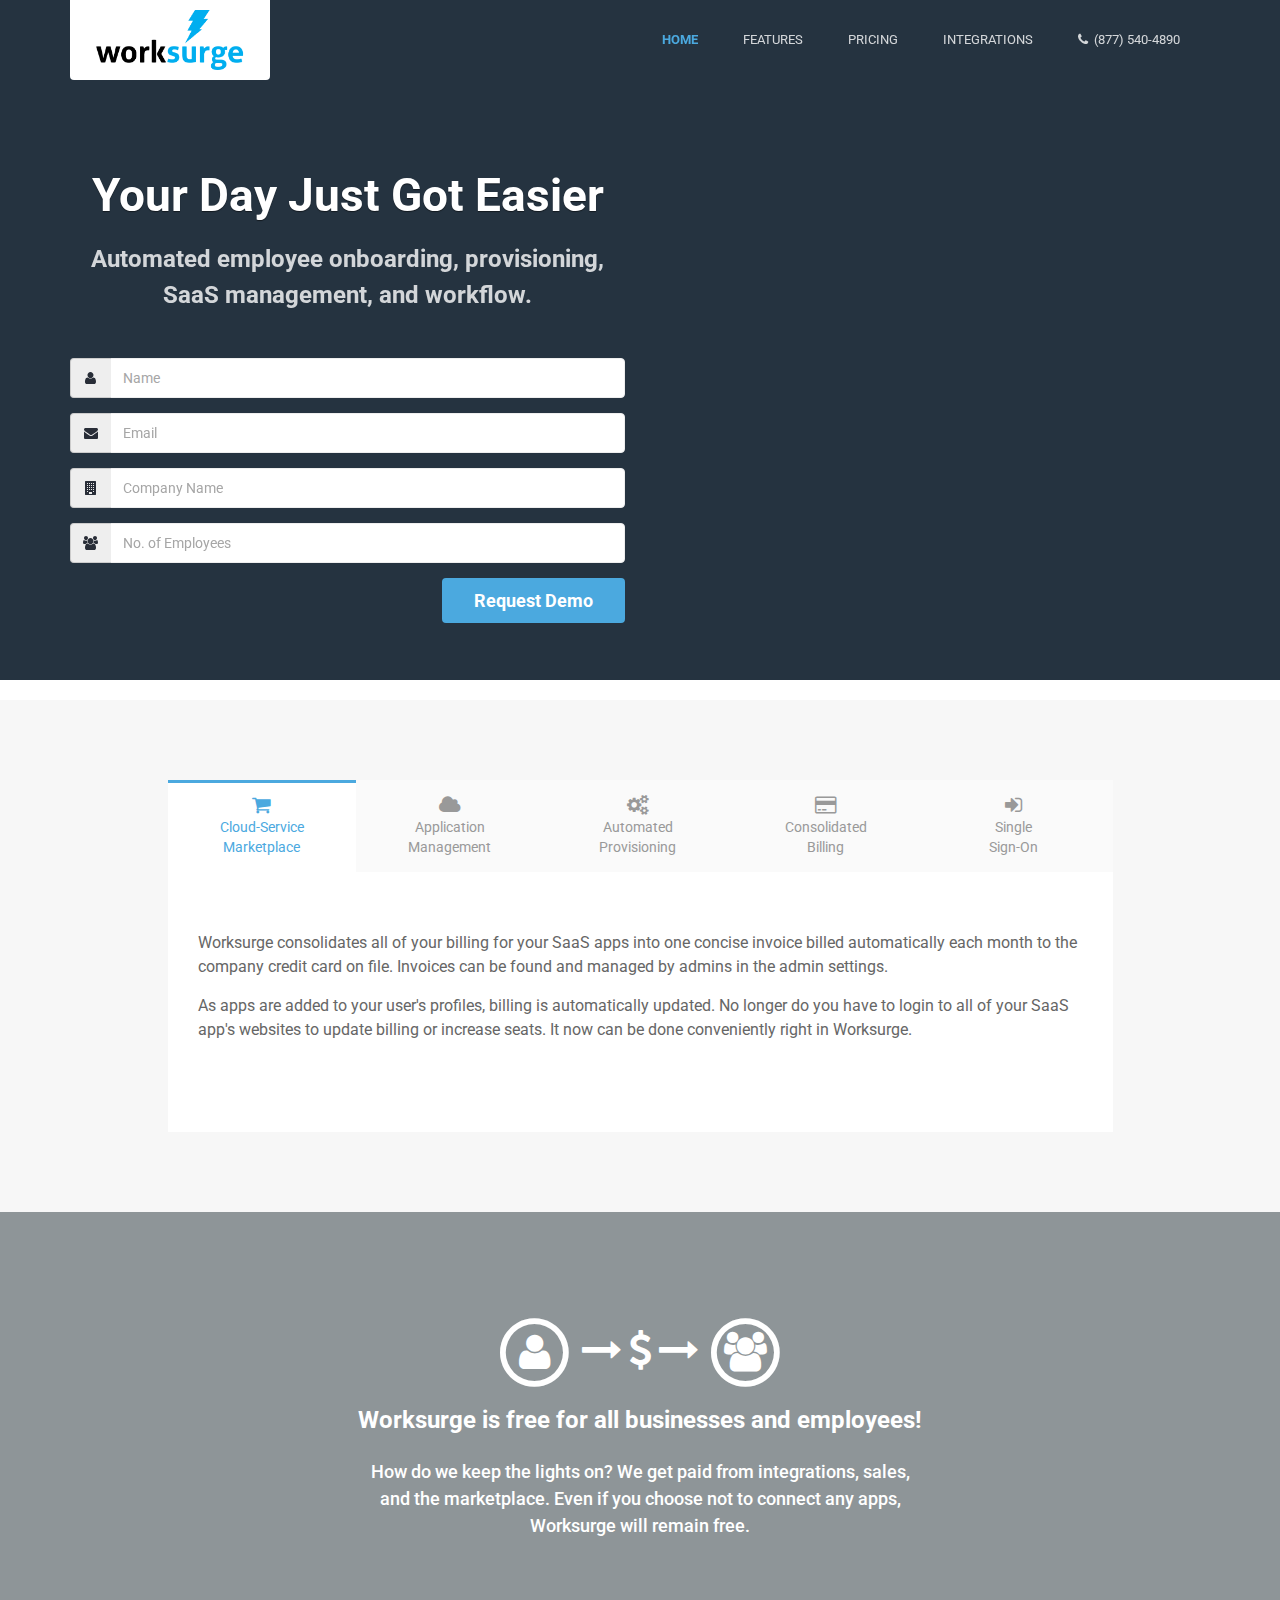
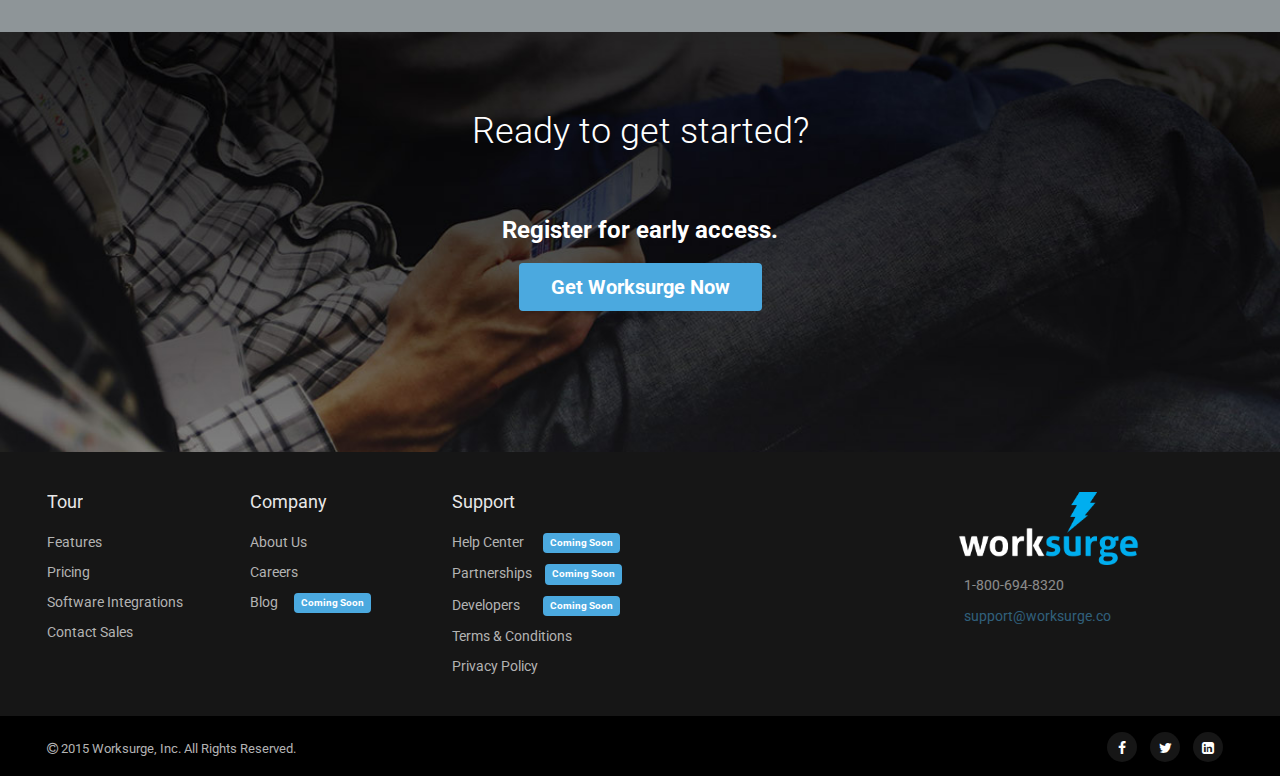
==== commit 665fd0a8: "new section" ====
--- a/index.html
+++ b/index.html
@@ -47,10 +47,11 @@
                 <div id="navbar-collapse" class="navbar-collapse collapse">
                     <ul class="nav navbar-nav">
                         <li class="active nav-item"><a href="home.html">Home</a></li>
-                        <li class="nav-item"><a href="features.html">Features</a></li>
-                        <li class="nav-item"><a href="pricing.html">Pricing</a></li>
+                        <li class="nav-item"><a href="#">Features</a></li>
+                        <li class="nav-item"><a href="#">Pricing</a></li>
                         <li class="nav-item"><a href="integrations.html">Integrations</a></li>
-                        <li class="nav-item nav-item-cta last"><a class="btn btn-cta btn-cta-secondary" href="signup.html">Sign Up</a></li>
+                        <li class="nav-item"><a href="#"><i class="fa fa-phone"></i> &nbsp;(877) 540-4890</a></li>
+                        <!-- <li class="nav-item nav-item-cta last"><a class="btn btn-cta btn-cta-secondary" href="signup.html">Sign Up</a></li> -->
                     </ul><!--//nav-->
                 </div><!--//navabr-collapse-->
             </nav><!--//main-nav-->
@@ -71,9 +72,9 @@
         <div class="container text-center">
 
 <div class="row">
-<div class="col-md-5 col-md-offset-1">   <!-- col-sm-6 col-sm-offset-3 col-xs-8 col-xs-offset-2 -->
-
-            <!-- <h2 class="title">Automated employee onboarding, provisioning, SaaS management, and workflow.</h2> -->
+<div class="col-md-6">   <!-- col-sm-6 col-sm-offset-3 col-xs-8 col-xs-offset-2 -->
+
+            <h2 class="title">Your Day Just Got Easier</h2>
             <p class="intro">Automated employee onboarding, provisioning, SaaS management, and workflow.</p>
 
   <form id="demo-form" target="_self" onsubmit="" action="">
@@ -188,7 +189,32 @@
 
 
 
-
+        <!-- ******Pricing Section****** -->
+        <section id="pricing-section" class="section pricing-section text-center">
+            <div class="container">
+               <h2 class="title">
+               <span class="fa-stack fa-lg">
+                 <i class="fa fa-circle-thin fa-stack-2x"></i>
+                 <i class="fa fa-user fa-stack-1x"></i>
+               </span>
+               <i class="fa fa-lg fa-long-arrow-right"></i>
+               <i class="fa fa-lg fa-usd"></i>
+               <i class="fa fa-lg fa-long-arrow-right"></i>
+               <span class="fa-stack fa-lg">
+                 <i class="fa fa-circle-thin fa-stack-2x"></i>
+                 <i class="fa fa-users fa-stack-1x"></i>
+               </span>
+               </h2>
+               <p class="intro">Worksurge is free for all businesses and employees!</p>
+
+            <div class="row">
+            <div class="col-md-6 col-md-offset-3">
+               <p class="paragraph">How do we keep the lights on? We get paid from integrations, sales, and the marketplace. Even if you choose not to connect any apps, Worksurge will remain free.</p>
+            </div>
+            </div>
+
+            </div><!--//container-->
+        </section><!--//cta-section-->
 
 
 
@@ -230,8 +256,8 @@
                         <div class="footer-col-inner">
                             <h3 class="title">Tour</h3>
                             <ul class="list-unstyled">
-                                <li><a href="features.html">Features</a></li>
-                                <li><a href="pricing.html">Pricing</a></li>
+                                <li><a href="#">Features</a></li>
+                                <li><a href="#">Pricing</a></li>
                                 <li><a href="integrations.html">Software Integrations</a></li>
                                 <li><a href="contact.html">Contact Sales</a></li>
                             </ul>
--- a/assets/css/styles.css
+++ b/assets/css/styles.css
@@ -884,6 +884,27 @@
   font-size: 18px;
   margin-bottom: 15px;
 }
+
+/* ======= pricing-section ======= */
+.pricing-section {
+  background: #8e9598;
+  min-height: 420px;
+  color: #fff;
+  padding-top: 80px;
+  border: none;
+}
+.pricing-section .intro {
+  color: #fff;
+  margin-bottom: 20px;
+}
+.pricing-section .paragraph {
+  color: #fff;
+  font-weight: 500;
+  font-size: 18px;
+}
+
+
+
 /* ======= cta-section ======= */
 .cta-section {
   background: #253340 url('../images/background/bg-footer-1.jpg') no-repeat left top;
